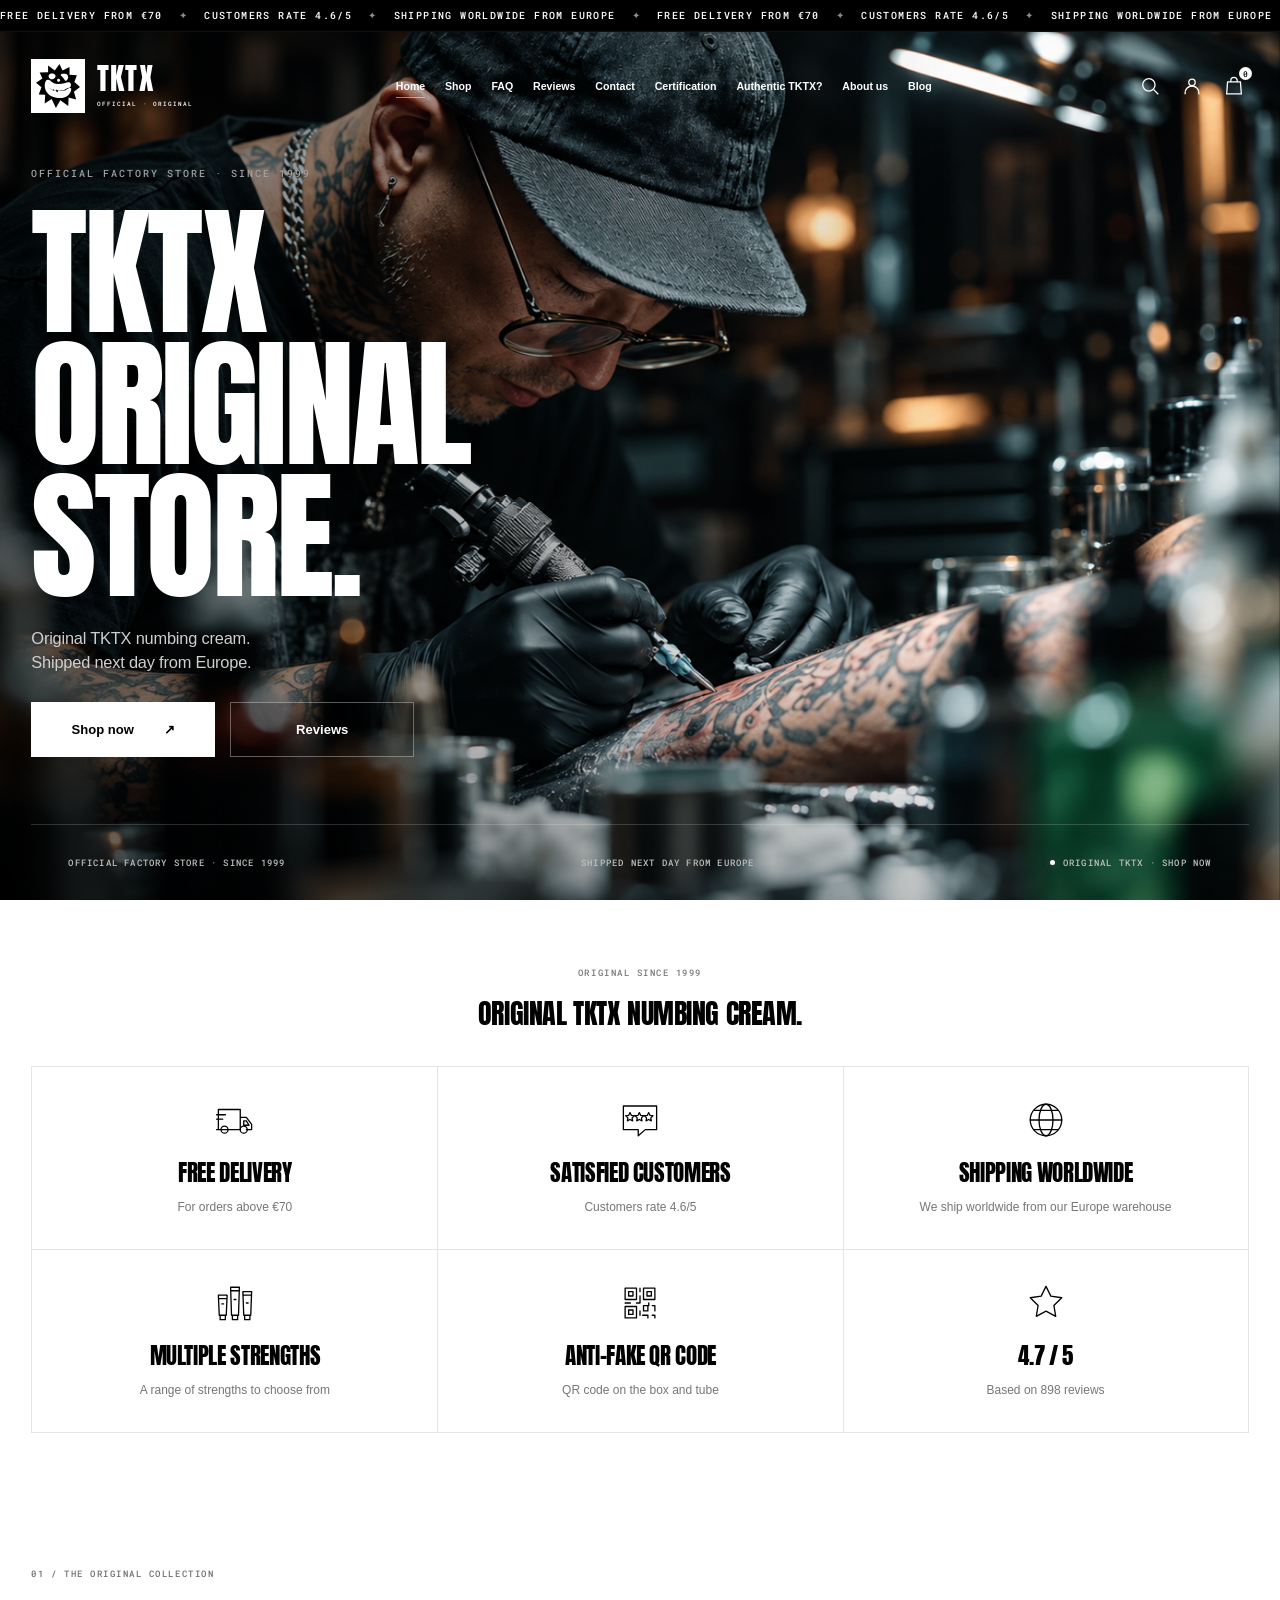
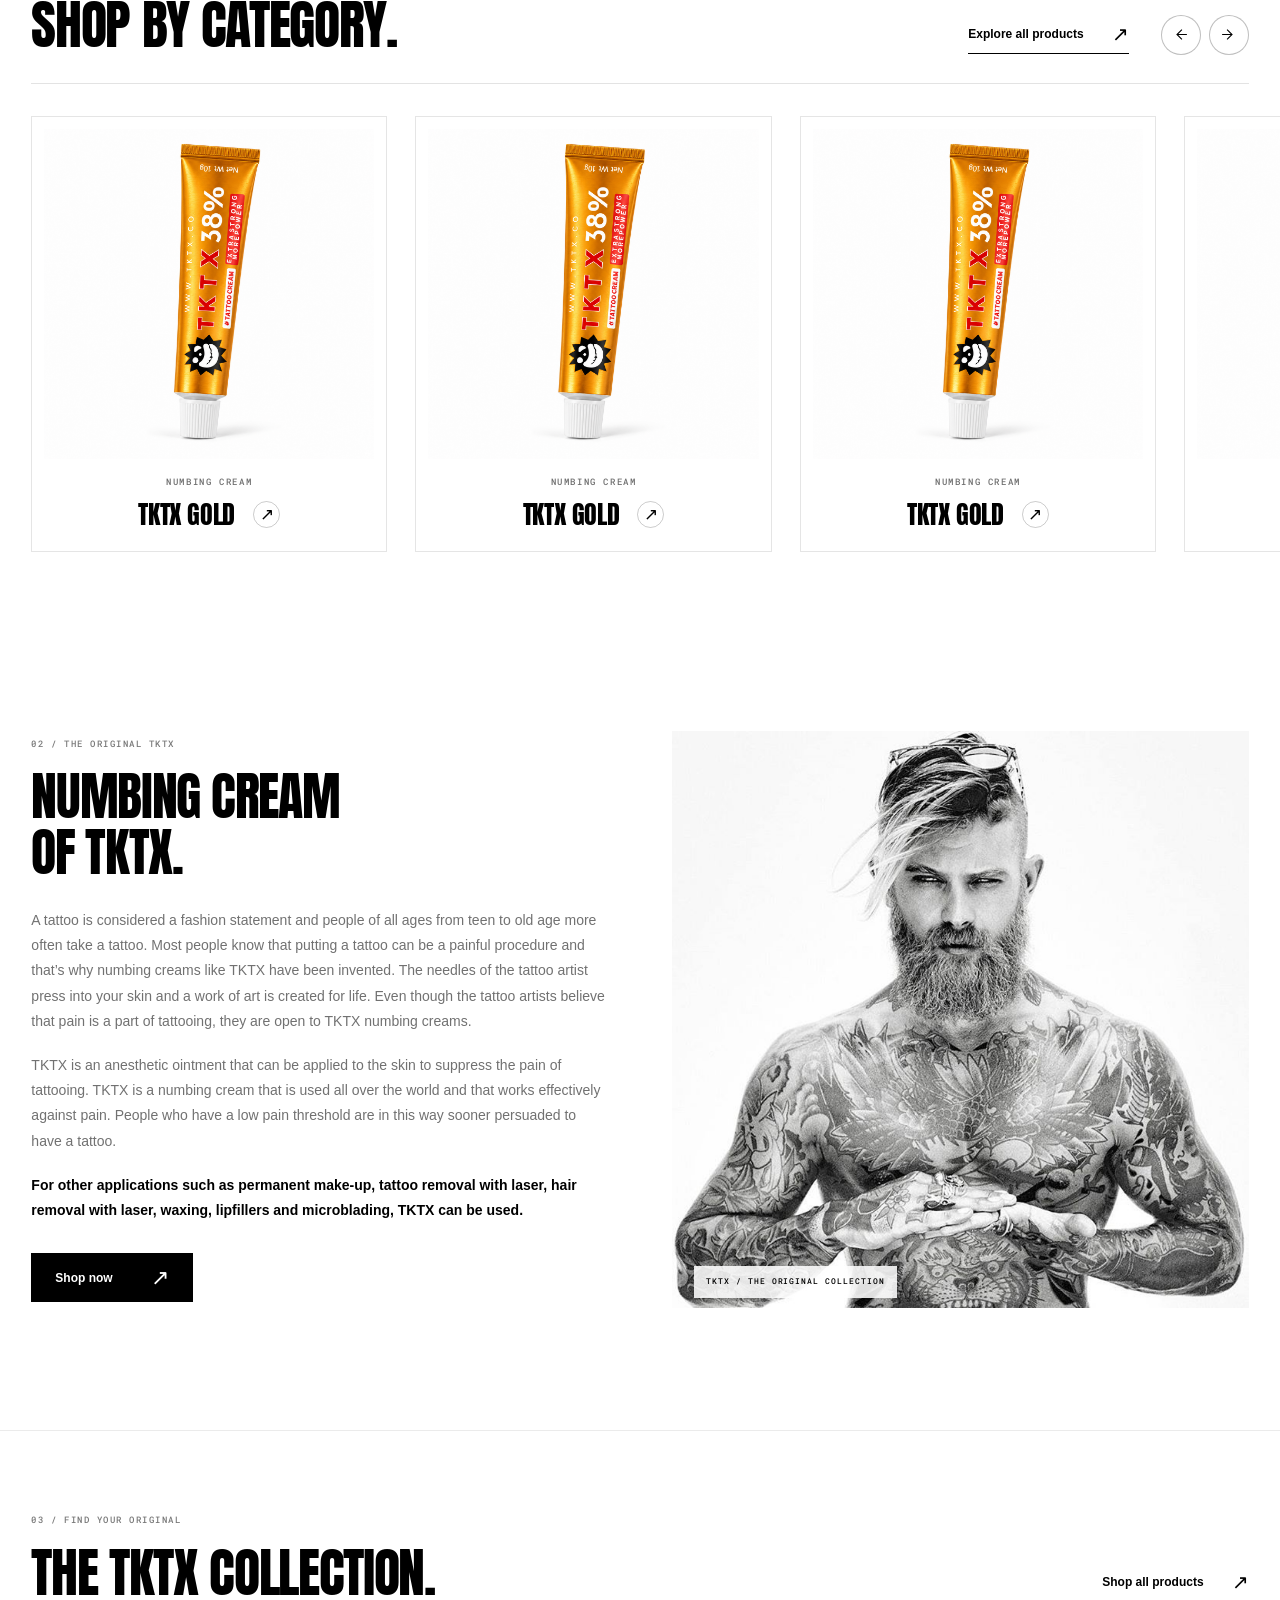
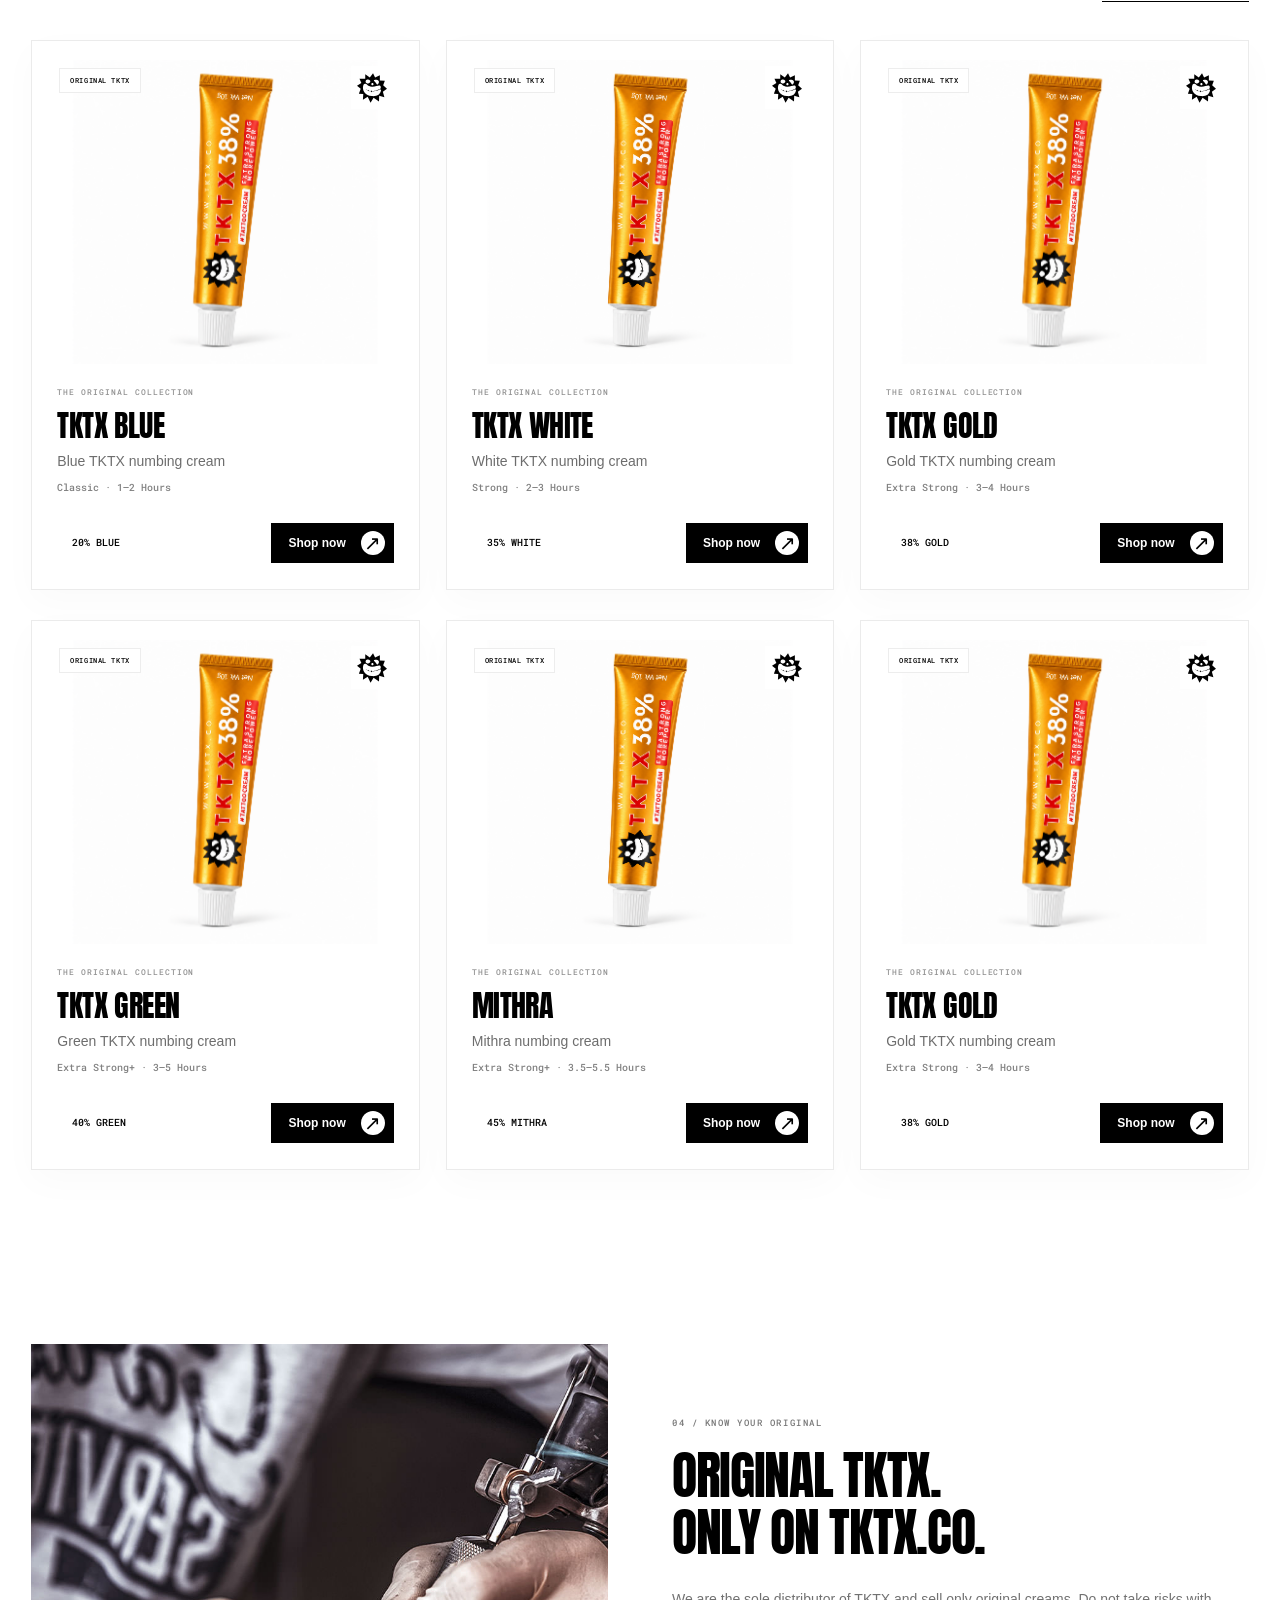
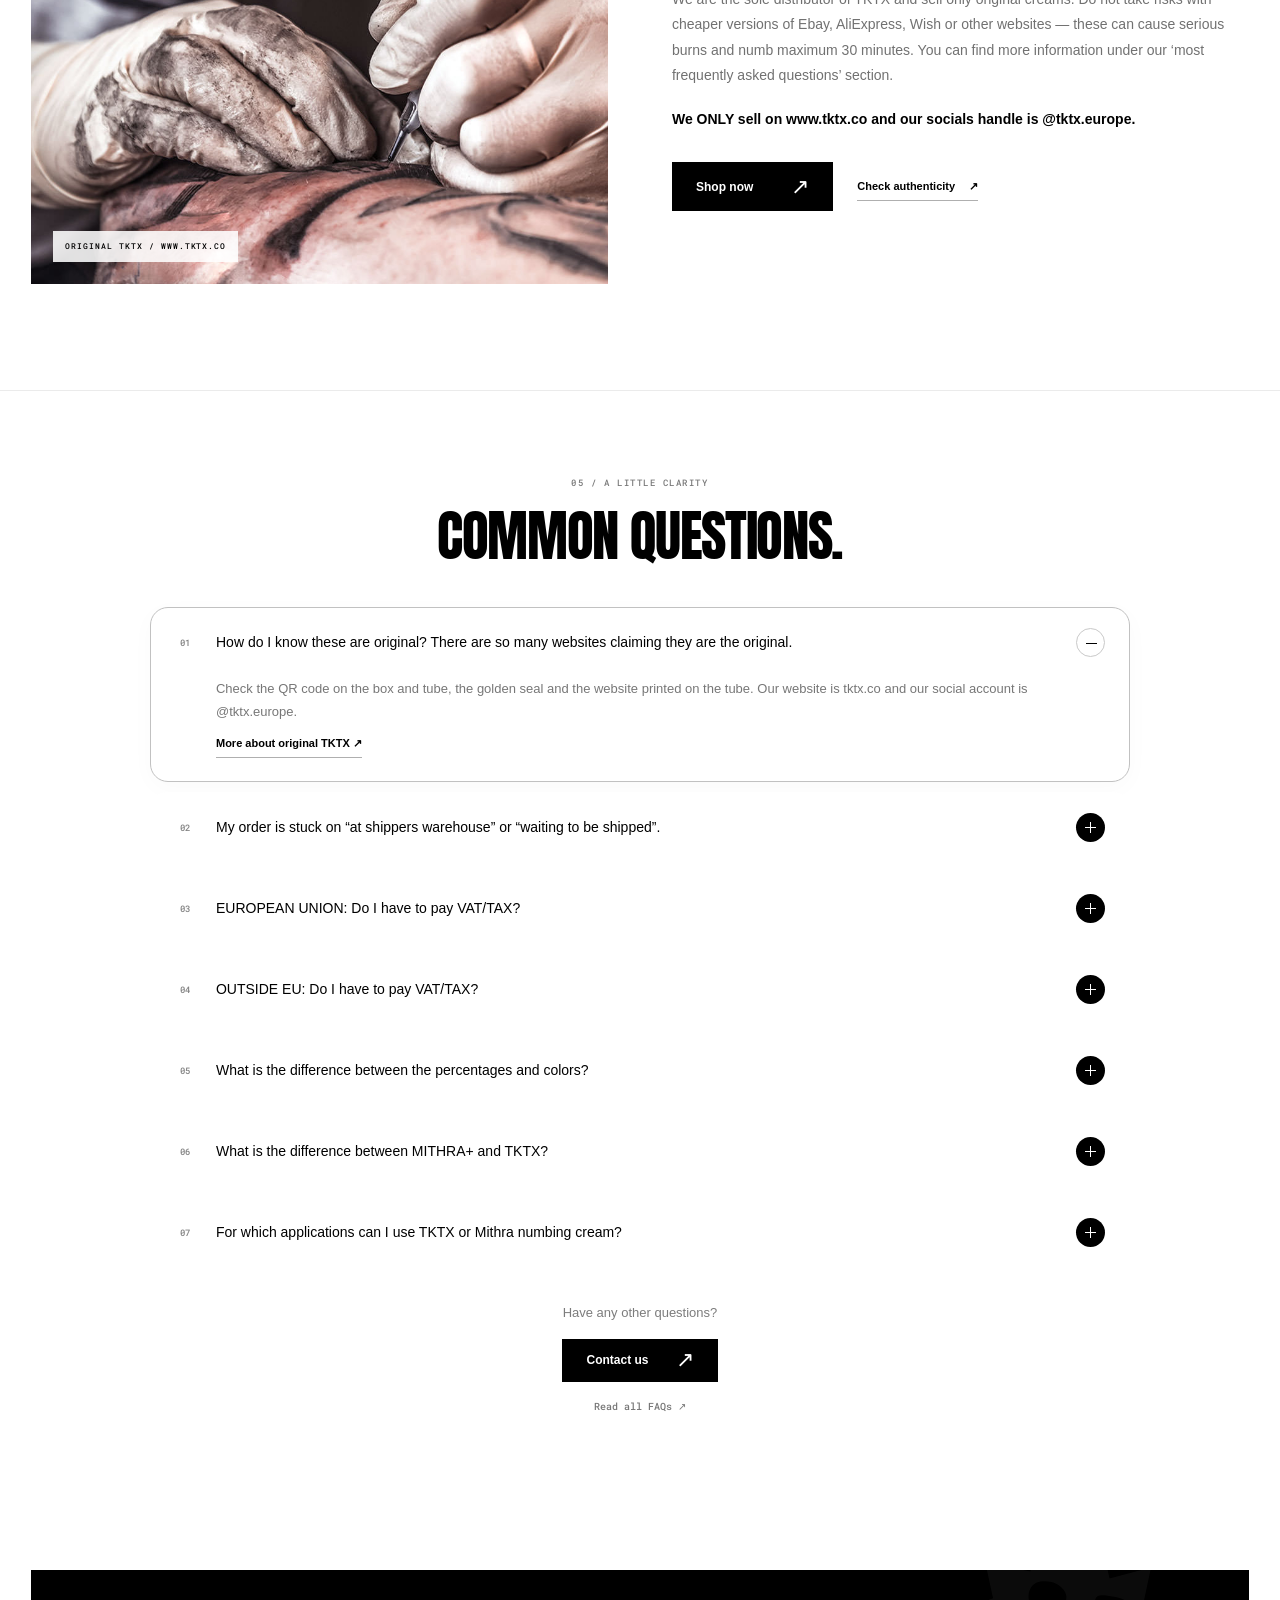
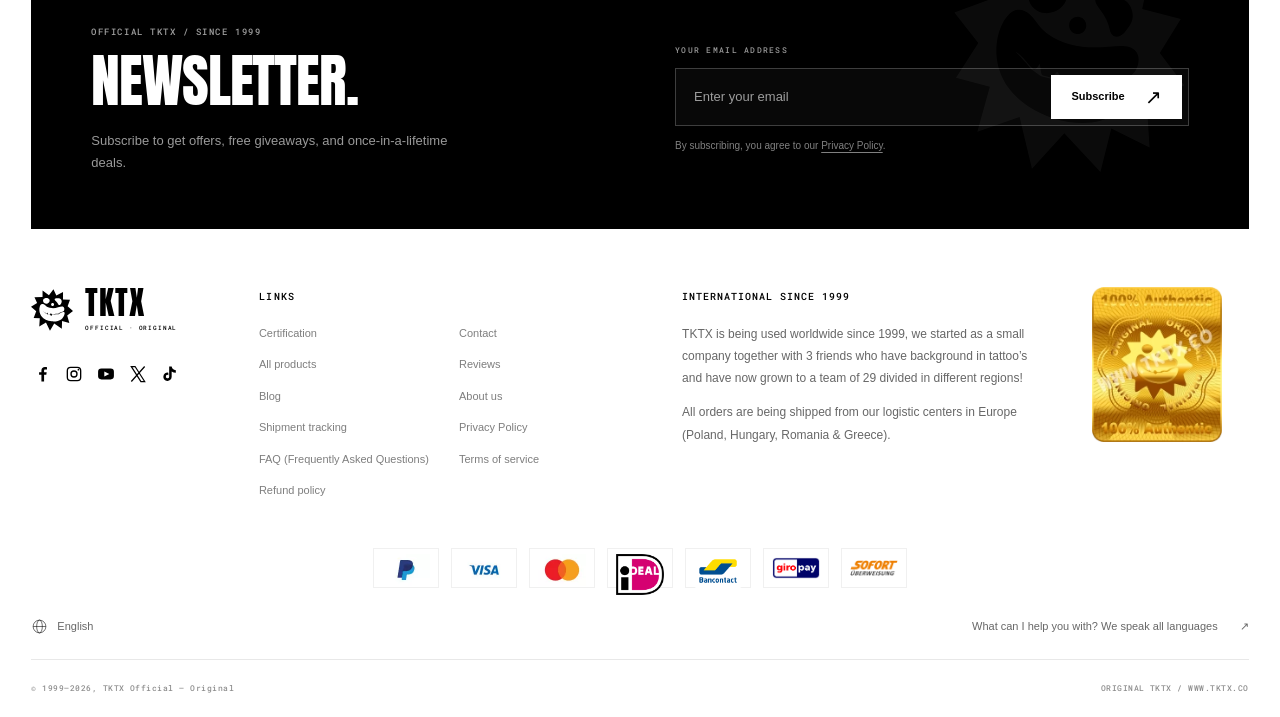
==== index.html @ 7bce00c0 "Add files via upload" ====
<!doctype html>
<html lang="en">
<head>
  <meta charset="UTF-8">
  <meta name="viewport" content="width=device-width, initial-scale=1">
  <meta name="theme-color" content="#000000">
  <meta name="description" content="TKTX Official — Original Store. Original TKTX numbing cream, shipped from Europe.">
  <title>TKTX Official — Original Store</title>
  <link rel="icon" href="assets/tktx-logo-light.svg" type="image/svg+xml">
  <link rel="preload" href="assets/anton.ttf" as="font" type="font/ttf" crossorigin>
  <link rel="preload" href="assets/roboto-mono.ttf" as="font" type="font/ttf" crossorigin>
  <link rel="preload" href="assets/cinematic-tattoo.png" as="image" fetchpriority="high">
  <style>html,body{margin:0;min-width:320px;background:#000000}</style>
  <link rel="stylesheet" href="style.css?v=7">
  <link rel="stylesheet" href="home-sections.css?v=6">
  <link rel="stylesheet" href="footer-finish.css?v=3">
  <script src="script.js?v=3" defer></script>
  <script src="category-slider.js?v=1" defer></script>
  <script src="home-sections.js?v=1" defer></script>
</head>
<body>
  <main class="tktx-store">
    <section class="hero" aria-labelledby="hero-title">
      <div class="announcement" role="region" aria-label="Store announcements">
        <p class="sr-only">Free delivery from €70. Customers rate 4.6/5. Shipping worldwide from Europe.</p>
        <div class="announcement-track" aria-hidden="true">
          <div class="announcement-group"><span>FREE DELIVERY FROM €70</span><i>✦</i><span>CUSTOMERS RATE 4.6/5</span><i>✦</i><span>SHIPPING WORLDWIDE FROM EUROPE</span><i>✦</i></div>
          <div class="announcement-group"><span>FREE DELIVERY FROM €70</span><i>✦</i><span>CUSTOMERS RATE 4.6/5</span><i>✦</i><span>SHIPPING WORLDWIDE FROM EUROPE</span><i>✦</i></div>
        </div>
      </div>
      <div class="hero-image" aria-hidden="true"></div>
      <div class="hero-shade" aria-hidden="true"></div>
      <header class="header">
        <a class="brand" href="https://www.tktx.co/" aria-label="TKTX home">
          <span class="brand-mark"><img src="assets/tktx-logo-dark.svg" alt="" width="44" height="44"></span>
          <span class="brand-name">TKTX<span>OFFICIAL · ORIGINAL</span></span>
        </a>
        <nav class="desktop-nav" aria-label="Main navigation">
          <a class="nav-link current" href="https://www.tktx.co/" aria-current="page">Home</a>
          <a class="nav-link" href="https://www.tktx.co/shop/">Shop</a>
          <a class="nav-link" href="https://www.tktx.co/faq-frequently-asked-questions/">FAQ</a>
          <a class="nav-link" href="https://www.tktx.co/reviews/">Reviews</a>
          <a class="nav-link" href="https://www.tktx.co/contact/">Contact</a>
          <a class="nav-link" href="https://www.tktx.co/certification/">Certification</a>
          <a class="nav-link" href="https://www.tktx.co/fake-tktx/">Authentic TKTX?</a>
          <a class="nav-link" href="https://www.tktx.co/about-us/">About us</a>
          <a class="nav-link" href="https://www.tktx.co/magazinea/">Blog</a>
        </nav>
        <div class="header-tools">
          <button class="icon-link search-toggle" aria-label="Search products" aria-haspopup="dialog"><svg viewBox="0 0 24 24" fill="none" stroke="currentColor" stroke-width="1.4" aria-hidden="true"><circle cx="10.75" cy="10.75" r="6.75"/><path d="m16 16 5 5"/></svg></button>
          <a class="icon-link account-link" href="https://www.tktx.co/my-account/" aria-label="Your account"><svg viewBox="0 0 24 24" fill="none" stroke="currentColor" stroke-width="1.4" aria-hidden="true"><circle cx="12" cy="8" r="3.5"/><path d="M4.5 21v-1.5a7.5 7.5 0 0 1 15 0V21"/></svg></a>
          <a class="icon-link cart-link" href="https://www.tktx.co/cart/" aria-label="Shopping bag"><svg viewBox="0 0 24 24" fill="none" stroke="currentColor" stroke-width="1.4" aria-hidden="true"><path d="M5 7.5h14l1 13H4l1-13Z"/><path d="M8.5 8V6a3.5 3.5 0 0 1 7 0v2"/></svg><span class="cart-count">0</span></a>
          <button class="menu-toggle" aria-expanded="false" aria-controls="mobile-nav" aria-label="Open menu"><span></span><span></span></button>
        </div>
      </header>
      <div class="hero-copy">
        <p class="eyebrow reveal">OFFICIAL FACTORY STORE · SINCE 1999</p>
        <h1 id="hero-title" aria-label="TKTX Official — Original Store">
          <span class="line"><span>TKTX</span></span>
          <span class="line"><span>ORIGINAL</span></span>
          <span class="line"><span>STORE.</span></span>
        </h1>
        <p class="description reveal">Original TKTX numbing cream.<br>Shipped next day from Europe.</p>
        <div class="actions reveal">
          <a class="button primary" href="https://www.tktx.co/shop/">Shop now <span aria-hidden="true">↗</span></a>
          <a class="button secondary" href="https://www.tktx.co/reviews/">Reviews</a>
        </div>
      </div>
      <footer class="hero-footer">
        <span>OFFICIAL FACTORY STORE · SINCE 1999</span>
        <span>SHIPPED NEXT DAY FROM EUROPE</span>
        <a class="store-status" href="https://www.tktx.co/shop/"><i aria-hidden="true"></i> ORIGINAL TKTX · SHOP NOW</a>
      </footer>
      <nav id="mobile-nav" class="mobile-nav" aria-label="Mobile navigation" inert>
        <a href="https://www.tktx.co/">Home</a><a href="https://www.tktx.co/shop/">Shop <span aria-hidden="true">↗</span></a>
        <a href="https://www.tktx.co/faq-frequently-asked-questions/">FAQ</a><a href="https://www.tktx.co/reviews/">Reviews</a>
        <a href="https://www.tktx.co/contact/">Contact</a><a href="https://www.tktx.co/certification/">Certification</a>
        <a href="https://www.tktx.co/fake-tktx/">Authentic TKTX?</a><a href="https://www.tktx.co/about-us/">About us</a>
        <a href="https://www.tktx.co/magazinea/">Blog</a>
      </nav>
    </section>
    <section class="benefits-section" id="benefits" aria-labelledby="benefits-title">
      <div class="page-container">
        <p class="section-kicker center">ORIGINAL SINCE 1999</p>
        <h2 id="benefits-title" class="benefits-title">ORIGINAL TKTX NUMBING CREAM.</h2>
        <div class="benefits-grid">
          <article class="benefit"><div class="benefit-icon"><svg viewBox="0 0 48 48" fill="none" stroke="currentColor" stroke-width="1.5" stroke-linecap="round" stroke-linejoin="round" aria-hidden="true"><path d="M5 12h25v23H5zM30 21h7l6 8v6h-6M30 35H17M5 35H3M3 18h10M3 23h7"/><circle cx="12" cy="35" r="4"/><circle cx="34" cy="35" r="4"/><path d="M34 25h3l3 5h-6z"/></svg></div><h3>FREE DELIVERY</h3><p>For orders above €70</p></article>
          <article class="benefit"><div class="benefit-icon"><svg viewBox="0 0 48 48" fill="none" stroke="currentColor" stroke-width="1.5" stroke-linecap="round" stroke-linejoin="round" aria-hidden="true"><path d="M5 8h38v27H30l-8 7v-7H5z"/><path d="m14 16 1.5 3.2 3.5.5-2.5 2.5.6 3.5-3.1-1.6-3.1 1.6.6-3.5L9 19.7l3.5-.5zM25 16l1.5 3.2 3.5.5-2.5 2.5.6 3.5-3.1-1.6-3.1 1.6.6-3.5-2.5-2.5 3.5-.5zM36 16l1.5 3.2 3.5.5-2.5 2.5.6 3.5-3.1-1.6-3.1 1.6.6-3.5-2.5-2.5 3.5-.5z" transform="translate(-1 0) scale(.97)"/></svg></div><h3>SATISFIED CUSTOMERS</h3><p>Customers rate 4.6/5</p></article>
          <article class="benefit"><div class="benefit-icon"><svg viewBox="0 0 48 48" fill="none" stroke="currentColor" stroke-width="1.5" stroke-linecap="round" stroke-linejoin="round" aria-hidden="true"><circle cx="24" cy="24" r="18"/><ellipse cx="24" cy="24" rx="8" ry="18"/><path d="M6 24h36M10 13h28M10 35h28"/></svg></div><h3>SHIPPING WORLDWIDE</h3><p>We ship worldwide from our Europe warehouse</p></article>
          <article class="benefit"><div class="benefit-icon"><svg viewBox="0 0 48 48" fill="none" stroke="currentColor" stroke-width="1.5" stroke-linecap="round" stroke-linejoin="round" aria-hidden="true"><path d="M5 15h10l-1 23H6L5 15ZM19 6h10l-1 32h-8L19 6ZM33 11h10l-1 27h-8l-1-27ZM7 38h6v5H7zM21 38h6v5h-6zM35 38h6v5h-6zM5 19h10M19 10h10M33 15h10"/><path d="M9 25h2M23 20h2M37 24h2"/></svg></div><h3>MULTIPLE STRENGTHS</h3><p>A range of strengths to choose from</p></article>
          <article class="benefit"><div class="benefit-icon"><svg viewBox="0 0 48 48" fill="none" stroke="currentColor" stroke-width="1.5" stroke-linecap="round" stroke-linejoin="round" aria-hidden="true"><path d="M7 7h13v13H7zM28 7h13v13H28zM7 28h13v13H7z"/><path d="M11 11h5v5h-5zM32 11h5v5h-5zM11 32h5v5h-5zM28 27h5v6h-5zM38 27h3v6M27 38h6v3M38 38h3v3M20 24h4M24 7v4M24 16v8M7 24h6M34 24v3M24 33v5"/></svg></div><h3>ANTI-FAKE QR CODE</h3><p>QR code on the box and tube</p></article>
          <article class="benefit benefit-rating"><div class="benefit-icon"><svg viewBox="0 0 48 48" fill="none" stroke="currentColor" stroke-width="1.5" stroke-linecap="round" stroke-linejoin="round" aria-hidden="true"><path d="m24 5 5.5 11.1L42 18l-9 8.8 2.1 12.4L24 33.3l-11.1 5.9L15 26.8 6 18l12.5-1.9L24 5Z"/></svg></div><h3>4.7 / 5</h3><p>Based on 898 reviews</p></article>
        </div>
      </div>
    </section>
    <section class="collection-section" id="categories" aria-labelledby="collection-title" data-category-carousel aria-roledescription="carousel">
      <div class="collection-container">
        <header class="collection-heading">
          <div>
            <p class="collection-eyebrow">01 / THE ORIGINAL COLLECTION</p>
            <h2 id="collection-title">SHOP BY CATEGORY.</h2>
          </div>
          <div class="collection-heading-actions">
            <a class="collection-all" href="https://www.tktx.co/shop/">Explore all products <span aria-hidden="true">↗</span></a>
<div class="category-controls" aria-label="Category slider controls">
              <button class="category-control category-prev" type="button" aria-label="Previous category"><svg viewBox="0 0 24 24" fill="none" stroke="currentColor" stroke-width="1.5" aria-hidden="true"><path d="m14 5-7 7 7 7M7 12h14"/></svg></button>
              <button class="category-control category-next" type="button" aria-label="Next category"><svg viewBox="0 0 24 24" fill="none" stroke="currentColor" stroke-width="1.5" aria-hidden="true"><path d="m10 5 7 7-7 7M17 12H3"/></svg></button>
            </div>
          </div>
        </header>
        <div class="category-viewport">
          <div class="category-track">
            <a class="category-product" href="https://www.tktx.co/product/tktx-mithra-numbing-cream/?attribute_pa_strength=38-gold-extra-strong-3-4-hours" aria-label="Explore TKTX Gold numbing cream">
            <figure>
              <div class="category-product-stage"><img src="assets/tktx-gold-studio.png" width="1254" height="1254" loading="lazy" decoding="async" alt="TKTX Gold tube presented on a clean white studio background"></div>
              <figcaption>
                <span class="category-type">NUMBING CREAM</span>
                <h3>TKTX GOLD<span class="category-arrow" aria-hidden="true">↗</span></h3>
              </figcaption>
            </figure>
          </a>
            <a class="category-product" href="https://www.tktx.co/product/tktx-mithra-numbing-cream/?attribute_pa_strength=38-gold-extra-strong-3-4-hours" aria-label="Explore TKTX Gold numbing cream">
            <figure>
              <div class="category-product-stage"><img src="assets/tktx-gold-studio.png" width="1254" height="1254" loading="lazy" decoding="async" alt="TKTX Gold tube presented on a clean white studio background"></div>
              <figcaption>
                <span class="category-type">NUMBING CREAM</span>
                <h3>TKTX GOLD<span class="category-arrow" aria-hidden="true">↗</span></h3>
              </figcaption>
            </figure>
          </a>
            <a class="category-product" href="https://www.tktx.co/product/tktx-mithra-numbing-cream/?attribute_pa_strength=38-gold-extra-strong-3-4-hours" aria-label="Explore TKTX Gold numbing cream">
            <figure>
              <div class="category-product-stage"><img src="assets/tktx-gold-studio.png" width="1254" height="1254" loading="lazy" decoding="async" alt="TKTX Gold tube presented on a clean white studio background"></div>
              <figcaption>
                <span class="category-type">NUMBING CREAM</span>
                <h3>TKTX GOLD<span class="category-arrow" aria-hidden="true">↗</span></h3>
              </figcaption>
            </figure>
          </a>
            <a class="category-product" href="https://www.tktx.co/product/tktx-mithra-numbing-cream/?attribute_pa_strength=38-gold-extra-strong-3-4-hours" aria-label="Explore TKTX Gold numbing cream">
            <figure>
              <div class="category-product-stage"><img src="assets/tktx-gold-studio.png" width="1254" height="1254" loading="lazy" decoding="async" alt="TKTX Gold tube presented on a clean white studio background"></div>
              <figcaption>
                <span class="category-type">NUMBING CREAM</span>
                <h3>TKTX GOLD<span class="category-arrow" aria-hidden="true">↗</span></h3>
              </figcaption>
            </figure>
          </a>
            <a class="category-product" href="https://www.tktx.co/product/tktx-mithra-numbing-cream/?attribute_pa_strength=38-gold-extra-strong-3-4-hours" aria-label="Explore TKTX Gold numbing cream">
            <figure>
              <div class="category-product-stage"><img src="assets/tktx-gold-studio.png" width="1254" height="1254" loading="lazy" decoding="async" alt="TKTX Gold tube presented on a clean white studio background"></div>
              <figcaption>
                <span class="category-type">NUMBING CREAM</span>
                <h3>TKTX GOLD<span class="category-arrow" aria-hidden="true">↗</span></h3>
              </figcaption>
            </figure>
          </a>
            <a class="category-product" href="https://www.tktx.co/product/tktx-mithra-numbing-cream/?attribute_pa_strength=38-gold-extra-strong-3-4-hours" aria-label="Explore TKTX Gold numbing cream">
            <figure>
              <div class="category-product-stage"><img src="assets/tktx-gold-studio.png" width="1254" height="1254" loading="lazy" decoding="async" alt="TKTX Gold tube presented on a clean white studio background"></div>
              <figcaption>
                <span class="category-type">NUMBING CREAM</span>
                <h3>TKTX GOLD<span class="category-arrow" aria-hidden="true">↗</span></h3>
              </figcaption>
            </figure>
          </a>
          </div>
        </div>
      </div>
    </section>
    <section class="story-section" id="about-tktx" aria-labelledby="story-title">
      <div class="page-container story-grid">
        <div class="story-copy">
          <p class="section-kicker">02 / THE ORIGINAL TKTX</p>
          <h2 id="story-title">NUMBING CREAM<br>OF TKTX.</h2>
          <div class="story-text">
            <p>A tattoo is considered a fashion statement and people of all ages from teen to old age more often take a tattoo. Most people know that putting a tattoo can be a painful procedure and that’s why numbing creams like TKTX have been invented. The needles of the tattoo artist press into your skin and a work of art is created for life. Even though the tattoo artists believe that pain is a part of tattooing, they are open to TKTX numbing creams.</p>
            <p>TKTX is an anesthetic ointment that can be applied to the skin to suppress the pain of tattooing. TKTX is a numbing cream that is used all over the world and that works effectively against pain. People who have a low pain threshold are in this way sooner persuaded to have a tattoo.</p>
            <p class="story-emphasis">For other applications such as permanent make-up, tattoo removal with laser, hair removal with laser, waxing, lipfillers and microblading, TKTX can be used.</p>
          </div>
          <a class="dark-button" href="https://www.tktx.co/shop/">Shop now <span aria-hidden="true">↗</span></a>
        </div>
        <figure class="story-image"><img src="assets/tktx-story-model.png" alt="Black and white portrait of a tattooed model" width="750" height="750" loading="lazy" decoding="async"><figcaption>TKTX / THE ORIGINAL COLLECTION</figcaption></figure>
      </div>
    </section>
    <section class="products-section" id="products" aria-labelledby="products-title">
      <div class="page-container">
        <header class="products-heading"><div><p class="section-kicker">03 / FIND YOUR ORIGINAL</p><h2 id="products-title">THE TKTX COLLECTION.</h2></div><a class="collection-all" href="https://www.tktx.co/shop/">Shop all products <span aria-hidden="true">↗</span></a></header>
        <div class="shop-grid">
          <article class="shop-card">
            <a class="shop-card-image" href="https://www.tktx.co/product/tktx-mithra-numbing-cream/?attribute_pa_strength=20-blue-classic-1-2-hours" aria-label="View TKTX BLUE">
              <span class="shop-card-badge">ORIGINAL TKTX</span>
              <span class="shop-card-mark"><img src="assets/tktx-logo-dark.svg" alt="" width="30" height="30"></span>
              <img class="shop-packshot" src="assets/tktx-gold-studio.png" alt="TKTX Gold studio packshot used as the shared design preview" width="1254" height="1254" loading="lazy" decoding="async">
            </a>
            <div class="shop-card-body">
              <p class="shop-card-label">THE ORIGINAL COLLECTION</p>
              <h3>TKTX BLUE</h3>
              <p class="shop-card-description">Blue TKTX numbing cream</p>
              <p class="shop-card-meta">Classic · 1–2 Hours</p>
              <div class="shop-card-bottom"><span class="variant-pill">20% BLUE</span><a class="buy-button" href="https://www.tktx.co/product/tktx-mithra-numbing-cream/?attribute_pa_strength=20-blue-classic-1-2-hours" aria-label="Shop TKTX BLUE">Shop now <span aria-hidden="true">↗</span></a></div>
            </div>
          </article>
          <article class="shop-card">
            <a class="shop-card-image" href="https://www.tktx.co/product/tktx-mithra-numbing-cream/?attribute_pa_strength=35-white-strong-2-3-hours" aria-label="View TKTX WHITE">
              <span class="shop-card-badge">ORIGINAL TKTX</span>
              <span class="shop-card-mark"><img src="assets/tktx-logo-dark.svg" alt="" width="30" height="30"></span>
              <img class="shop-packshot" src="assets/tktx-gold-studio.png" alt="TKTX Gold studio packshot used as the shared design preview" width="1254" height="1254" loading="lazy" decoding="async">
            </a>
            <div class="shop-card-body">
              <p class="shop-card-label">THE ORIGINAL COLLECTION</p>
              <h3>TKTX WHITE</h3>
              <p class="shop-card-description">White TKTX numbing cream</p>
              <p class="shop-card-meta">Strong · 2–3 Hours</p>
              <div class="shop-card-bottom"><span class="variant-pill">35% WHITE</span><a class="buy-button" href="https://www.tktx.co/product/tktx-mithra-numbing-cream/?attribute_pa_strength=35-white-strong-2-3-hours" aria-label="Shop TKTX WHITE">Shop now <span aria-hidden="true">↗</span></a></div>
            </div>
          </article>
          <article class="shop-card">
            <a class="shop-card-image" href="https://www.tktx.co/product/tktx-mithra-numbing-cream/?attribute_pa_strength=38-gold-extra-strong-3-4-hours" aria-label="View TKTX GOLD">
              <span class="shop-card-badge">ORIGINAL TKTX</span>
              <span class="shop-card-mark"><img src="assets/tktx-logo-dark.svg" alt="" width="30" height="30"></span>
              <img class="shop-packshot" src="assets/tktx-gold-studio.png" alt="TKTX Gold studio packshot used as the shared design preview" width="1254" height="1254" loading="lazy" decoding="async">
            </a>
            <div class="shop-card-body">
              <p class="shop-card-label">THE ORIGINAL COLLECTION</p>
              <h3>TKTX GOLD</h3>
              <p class="shop-card-description">Gold TKTX numbing cream</p>
              <p class="shop-card-meta">Extra Strong · 3–4 Hours</p>
              <div class="shop-card-bottom"><span class="variant-pill">38% GOLD</span><a class="buy-button" href="https://www.tktx.co/product/tktx-mithra-numbing-cream/?attribute_pa_strength=38-gold-extra-strong-3-4-hours" aria-label="Shop TKTX GOLD">Shop now <span aria-hidden="true">↗</span></a></div>
            </div>
          </article>
          <article class="shop-card">
            <a class="shop-card-image" href="https://www.tktx.co/product/tktx-mithra-numbing-cream/?attribute_pa_strength=40-green-extra-strong-3-5-hours" aria-label="View TKTX GREEN">
              <span class="shop-card-badge">ORIGINAL TKTX</span>
              <span class="shop-card-mark"><img src="assets/tktx-logo-dark.svg" alt="" width="30" height="30"></span>
              <img class="shop-packshot" src="assets/tktx-gold-studio.png" alt="TKTX Gold studio packshot used as the shared design preview" width="1254" height="1254" loading="lazy" decoding="async">
            </a>
            <div class="shop-card-body">
              <p class="shop-card-label">THE ORIGINAL COLLECTION</p>
              <h3>TKTX GREEN</h3>
              <p class="shop-card-description">Green TKTX numbing cream</p>
              <p class="shop-card-meta">Extra Strong+ · 3–5 Hours</p>
              <div class="shop-card-bottom"><span class="variant-pill">40% GREEN</span><a class="buy-button" href="https://www.tktx.co/product/tktx-mithra-numbing-cream/?attribute_pa_strength=40-green-extra-strong-3-5-hours" aria-label="Shop TKTX GREEN">Shop now <span aria-hidden="true">↗</span></a></div>
            </div>
          </article>
          <article class="shop-card">
            <a class="shop-card-image" href="https://www.tktx.co/product/tktx-mithra-numbing-cream/?attribute_pa_strength=45-mithra-extra-strong-3-5-5-5-hours" aria-label="View MITHRA">
              <span class="shop-card-badge">ORIGINAL TKTX</span>
              <span class="shop-card-mark"><img src="assets/tktx-logo-dark.svg" alt="" width="30" height="30"></span>
              <img class="shop-packshot" src="assets/tktx-gold-studio.png" alt="TKTX Gold studio packshot used as the shared design preview" width="1254" height="1254" loading="lazy" decoding="async">
            </a>
            <div class="shop-card-body">
              <p class="shop-card-label">THE ORIGINAL COLLECTION</p>
              <h3>MITHRA</h3>
              <p class="shop-card-description">Mithra numbing cream</p>
              <p class="shop-card-meta">Extra Strong+ · 3.5–5.5 Hours</p>
              <div class="shop-card-bottom"><span class="variant-pill">45% MITHRA</span><a class="buy-button" href="https://www.tktx.co/product/tktx-mithra-numbing-cream/?attribute_pa_strength=45-mithra-extra-strong-3-5-5-5-hours" aria-label="Shop MITHRA">Shop now <span aria-hidden="true">↗</span></a></div>
            </div>
          </article>
          <article class="shop-card">
            <a class="shop-card-image" href="https://www.tktx.co/product/tktx-mithra-numbing-cream/?attribute_pa_strength=38-gold-extra-strong-3-4-hours" aria-label="View TKTX GOLD">
              <span class="shop-card-badge">ORIGINAL TKTX</span>
              <span class="shop-card-mark"><img src="assets/tktx-logo-dark.svg" alt="" width="30" height="30"></span>
              <img class="shop-packshot" src="assets/tktx-gold-studio.png" alt="TKTX Gold studio packshot used as the shared design preview" width="1254" height="1254" loading="lazy" decoding="async">
            </a>
            <div class="shop-card-body">
              <p class="shop-card-label">THE ORIGINAL COLLECTION</p>
              <h3>TKTX GOLD</h3>
              <p class="shop-card-description">Gold TKTX numbing cream</p>
              <p class="shop-card-meta">Extra Strong · 3–4 Hours</p>
              <div class="shop-card-bottom"><span class="variant-pill">38% GOLD</span><a class="buy-button" href="https://www.tktx.co/product/tktx-mithra-numbing-cream/?attribute_pa_strength=38-gold-extra-strong-3-4-hours" aria-label="Shop TKTX GOLD">Shop now <span aria-hidden="true">↗</span></a></div>
            </div>
          </article>
        </div>
      </div>
    </section>
    <section class="authentic-section" id="original-tktx" aria-labelledby="authentic-title">
      <div class="page-container story-grid authenticity-grid">
        <figure class="story-image authentic-image"><img src="assets/tktx-authentic-model.png" alt="Close-up of a tattoo artist working with a tattoo machine" width="1400" height="870" loading="lazy" decoding="async"><figcaption>ORIGINAL TKTX / WWW.TKTX.CO</figcaption></figure>
        <div class="story-copy">
          <p class="section-kicker">04 / KNOW YOUR ORIGINAL</p>
          <h2 id="authentic-title">ORIGINAL TKTX.<br>ONLY ON TKTX.CO.</h2>
          <div class="story-text"><p>We are the sole distributor of TKTX and sell only original creams. Do not take risks with cheaper versions of Ebay, AliExpress, Wish or other websites — these can cause serious burns and numb maximum 30 minutes. You can find more information under our ‘most frequently asked questions’ section.</p><p class="story-emphasis">We ONLY sell on www.tktx.co and our socials handle is @tktx.europe.</p></div>
          <div class="story-actions"><a class="dark-button" href="https://www.tktx.co/shop/">Shop now <span aria-hidden="true">↗</span></a><a class="text-link" href="https://www.tktx.co/fake-tktx/">Check authenticity <span aria-hidden="true">↗</span></a></div>
        </div>
      </div>
    </section>
    <section class="faq-section" id="faq" aria-labelledby="faq-title">
      <div class="page-container">
        <header class="faq-heading"><p class="section-kicker">05 / A LITTLE CLARITY</p><h2 id="faq-title">COMMON QUESTIONS.</h2></header>
        <div class="faq-list">
          <details class="faq-item" name="tktx-faq" open><summary><span class="faq-number">01</span><span>How do I know these are original? There are so many websites claiming they are the original.</span><span class="faq-toggle" aria-hidden="true"></span></summary><div class="faq-answer"><p>Check the QR code on the box and tube, the golden seal and the website printed on the tube. Our website is tktx.co and our social account is @tktx.europe.</p><a class="text-link" href="https://www.tktx.co/fake-tktx/">More about original TKTX ↗</a></div></details>
          <details class="faq-item" name="tktx-faq"><summary><span class="faq-number">02</span><span>My order is stuck on “at shippers warehouse” or “waiting to be shipped”.</span><span class="faq-toggle" aria-hidden="true"></span></summary><div class="faq-answer"><p>Tracking updates when the parcel reaches your country. If you have received a tracking number, your order is on its way.</p></div></details>
          <details class="faq-item" name="tktx-faq"><summary><span class="faq-number">03</span><span>EUROPEAN UNION: Do I have to pay VAT/TAX?</span><span class="faq-toggle" aria-hidden="true"></span></summary><div class="faq-answer"><p>It is included. Orders ship from within Europe.</p></div></details>
          <details class="faq-item" name="tktx-faq"><summary><span class="faq-number">04</span><span>OUTSIDE EU: Do I have to pay VAT/TAX?</span><span class="faq-toggle" aria-hidden="true"></span></summary><div class="faq-answer"><p>Charges depend on your local government’s rules. Contact us if you need help with your order.</p></div></details>
          <details class="faq-item" name="tktx-faq"><summary><span class="faq-number">05</span><span>What is the difference between the percentages and colors?</span><span class="faq-toggle" aria-hidden="true"></span></summary><div class="faq-answer"><p>The versions are Blue 20%, White 35%, Gold 38%, Green 40% and Mithra 45%. See the product page for each option. Times can vary by person and application area.</p></div></details>
          <details class="faq-item" name="tktx-faq"><summary><span class="faq-number">06</span><span>What is the difference between MITHRA+ and TKTX?</span><span class="faq-toggle" aria-hidden="true"></span></summary><div class="faq-answer"><p>The companies have joined. Mithra+ has a thicker pink cream; TKTX has a white cream.</p></div></details>
          <details class="faq-item" name="tktx-faq"><summary><span class="faq-number">07</span><span>For which applications can I use TKTX or Mithra numbing cream?</span><span class="faq-toggle" aria-hidden="true"></span></summary><div class="faq-answer"><p>The site lists tattooing, piercing, waxing, laser procedures, permanent make-up and microblading. Read the full product information and FAQ for details.</p></div></details>
        </div>
        <div class="faq-contact"><p>Have any other questions?</p><a class="dark-button" href="https://www.tktx.co/contact/">Contact us <span aria-hidden="true">↗</span></a><a class="faq-more" href="https://www.tktx.co/faq-frequently-asked-questions/">Read all FAQs ↗</a></div>
      </div>
    </section>
    <footer class="site-footer" id="footer" role="contentinfo">
      <div class="page-container">
        <div class="newsletter-panel">
          <div class="newsletter-copy"><p class="section-kicker">OFFICIAL TKTX / SINCE 1999</p><h2>NEWSLETTER.</h2><p class="newsletter-description">Subscribe to get offers, free giveaways, and once-in-a-lifetime deals.</p></div>
          <form class="newsletter-form"><label class="newsletter-label" for="newsletter-email">YOUR EMAIL ADDRESS</label>
            <div class="newsletter-input-row"><input class="newsletter-input" id="newsletter-email" type="email" name="email" placeholder="Enter your email" autocomplete="email" required><button class="newsletter-submit" type="submit">Subscribe <span aria-hidden="true">↗</span></button></div>
            <p class="newsletter-privacy">By subscribing, you agree to our <a href="https://www.tktx.co/privacy-policy-2/">Privacy Policy</a>.</p><p class="newsletter-feedback" role="status" hidden></p>
          </form>
        </div>
        <div class="footer-main">
          <div class="footer-about"><a class="footer-brand" href="https://www.tktx.co/" aria-label="TKTX home"><img src="assets/tktx-logo-dark.svg" alt="" width="42" height="42"><span class="footer-wordmark">TKTX<small>OFFICIAL · ORIGINAL</small></span></a><div class="footer-socials" aria-label="Social accounts"><a href="https://www.facebook.com/TKTX.Europe" aria-label="Facebook" target="_blank" rel="noopener noreferrer"><svg viewBox="0 0 24 24" aria-hidden="true"><path d="M14.5 21v-8h2.7l.4-3h-3.1V8c0-.9.3-1.5 1.6-1.5H18V3.8c-.4-.1-1.4-.2-2.5-.2-2.5 0-4.2 1.5-4.2 4.3V10H8.5v3h2.8v8z" fill="currentColor"/></svg></a><a href="https://www.instagram.com/tktx.europe" aria-label="Instagram" target="_blank" rel="noopener noreferrer"><svg viewBox="0 0 24 24" aria-hidden="true"><rect x="4" y="4" width="16" height="16" rx="4" fill="none" stroke="currentColor" stroke-width="1.6"/><circle cx="12" cy="12" r="3.6" fill="none" stroke="currentColor" stroke-width="1.6"/><circle cx="17.3" cy="6.8" r="1" fill="currentColor"/></svg></a><a href="https://www.youtube.com/@tktx.co.europe/shorts" aria-label="YouTube" target="_blank" rel="noopener noreferrer"><svg viewBox="0 0 24 24" aria-hidden="true"><rect x="2.5" y="5.5" width="19" height="13" rx="4" fill="currentColor"/><path d="m10 9 6 3-6 3z" fill="#ffffff"/></svg></a><a href="https://x.com/TKTX_europe" aria-label="X" target="_blank" rel="noopener noreferrer"><svg viewBox="0 0 24 24" aria-hidden="true"><path d="M4 3h4.5L20 21h-4.5L4 3Zm16 0L4 21" fill="none" stroke="currentColor" stroke-width="1.5"/></svg></a><a href="https://www.tiktok.com/@tktx.europe" aria-label="TikTok" target="_blank" rel="noopener noreferrer"><svg viewBox="0 0 24 24" aria-hidden="true"><path d="M14 3v12.3a5 5 0 1 1-4-4.9v3a2 2 0 1 0 1 1.9V3h3c.5 2.7 2 4.1 5 4.5v3A9 9 0 0 1 14 9" fill="currentColor"/></svg></a></div></div>
          <nav class="footer-column footer-links" aria-label="Footer links"><h3>LINKS</h3><ul><li><a href="https://www.tktx.co/certification/">Certification</a></li><li><a href="https://www.tktx.co/contact/">Contact</a></li><li><a href="https://www.tktx.co/shop/">All products</a></li><li><a href="https://www.tktx.co/reviews/">Reviews</a></li><li><a href="https://www.tktx.co/magazinea/">Blog</a></li><li><a href="https://www.tktx.co/about-us/">About us</a></li><li><a href="https://www.tktx.co/ts-shipment-tracking/">Shipment tracking</a></li><li><a href="https://www.tktx.co/privacy-policy-2/">Privacy Policy</a></li><li><a href="https://www.tktx.co/faq-frequently-asked-questions/">FAQ (Frequently Asked Questions)</a></li><li><a href="https://www.tktx.co/terms-of-service/">Terms of service</a></li><li><a href="https://www.tktx.co/return-and-refund-policy/">Refund policy</a></li></ul></nav>
          <div class="footer-history"><h3>INTERNATIONAL SINCE 1999</h3><p>TKTX is being used worldwide since 1999, we started as a small company together with 3 friends who have background in tattoo’s and have now grown to a team of 29 divided in different regions!</p><p>All orders are being shipped from our logistic centers in Europe (Poland, Hungary, Romania &amp; Greece).</p></div>
          <div class="footer-authenticity"><img src="assets/tktx-authentic-seal.avif" alt="TKTX 100% Authentic seal" width="150" height="180" loading="lazy"></div>
        </div>
        <div class="footer-payments" aria-label="Payment methods"><span><img src="assets/payment-paypal.webp" alt="PayPal" width="68" height="40" loading="lazy"></span><span><img src="assets/payment-visa.webp" alt="Visa" width="68" height="40" loading="lazy"></span><span><img src="assets/payment-mastercard.webp" alt="Mastercard" width="68" height="40" loading="lazy"></span><span><img src="assets/payment-ideal.webp" alt="iDEAL" width="68" height="40" loading="lazy"></span><span><img src="assets/payment-bancontact.webp" alt="Bancontact" width="68" height="40" loading="lazy"></span><span><img src="assets/payment-giropay.webp" alt="Giropay" width="68" height="40" loading="lazy"></span><span><img src="assets/payment-sofort.webp" alt="Sofort" width="68" height="40" loading="lazy"></span></div>
        <div class="footer-service"><span class="footer-language"><svg viewBox="0 0 24 24" fill="none" stroke="currentColor" stroke-width="1.3" aria-hidden="true"><circle cx="12" cy="12" r="9"/><ellipse cx="12" cy="12" rx="4" ry="9"/><path d="M3 12h18"/></svg>English</span><a href="https://www.tktx.co/contact/">What can I help you with? We speak all languages <span aria-hidden="true">↗</span></a></div>
        <div class="footer-bottom"><span>© 1999–2026, TKTX Official – Original</span><span>ORIGINAL TKTX / WWW.TKTX.CO</span></div>
      </div>
    </footer>
  <dialog class="search-panel" id="search-panel" aria-labelledby="search-title">
    <button class="panel-close" aria-label="Close search">×</button>
    <p class="eyebrow">TKTX OFFICIAL · ORIGINAL STORE</p>
    <h2 id="search-title">FIND YOUR TKTX.</h2>
    <form action="https://www.tktx.co/" method="get" class="search-form">
      <label class="sr-only" for="product-search">Search products</label>
      <input id="product-search" type="search" name="s" placeholder="Search products…" required>
      <input type="hidden" name="post_type" value="product">
      <button class="button" type="submit">Search ↗</button>
    </form>
  </dialog>
  </main>
</body>
</html>
---- style.css ----
@font-face{font-family:TKTXAnton;src:url('assets/anton.ttf') format('truetype');font-weight:400;font-style:normal;font-display:swap}
@font-face{font-family:TKTXMono;src:url('assets/roboto-mono.ttf') format('truetype');font-weight:500;font-style:normal;font-display:swap}
.tktx-store{--paper:#ffffff;--ink:#000000;--gutter:2.45vw;--content-max:1400px;--content-edge:max(var(--gutter),calc((100% - var(--content-max))/2));--announcement-height:32px;--ease:cubic-bezier(.22,1,.36,1);color-scheme:dark;color:var(--paper);font-family:Arial,Helvetica,sans-serif;-webkit-font-smoothing:antialiased}
.tktx-store *{box-sizing:border-box}
.tktx-store button,.tktx-store a{-webkit-tap-highlight-color:transparent}
.tktx-store button{font:inherit;color:inherit;cursor:pointer}
.tktx-store a{color:inherit;text-decoration:none}
.tktx-store button:focus-visible,.tktx-store a:focus-visible,.tktx-store input:focus-visible{outline:2px solid var(--paper);outline-offset:5px}
.tktx-store ::selection{color:var(--ink);background:var(--paper)}
.tktx-store .sr-only{position:absolute;width:1px;height:1px;padding:0;margin:-1px;overflow:hidden;clip:rect(0,0,0,0);white-space:nowrap;border:0}
.tktx-store .hero{height:100vh;height:100svh;position:relative;isolation:isolate;overflow:hidden;background:var(--ink)}
.tktx-store .announcement{position:absolute;top:0;left:0;right:0;z-index:10;height:var(--announcement-height);overflow:hidden;background:#000000;color:var(--paper);border-bottom:1px solid #ffffff13}
.tktx-store .announcement-track{display:flex;width:max-content;height:var(--announcement-height);animation:tktx-marquee var(--marquee-duration,48s) linear infinite}
.tktx-store .announcement-group{display:flex;flex-shrink:0;align-items:center;gap:16px;padding-right:16px;font:500 10px/var(--announcement-height) TKTXMono,monospace;letter-spacing:.14em;white-space:nowrap}
.tktx-store .announcement-group i{font:normal 10px/1 Arial,sans-serif;opacity:.55}
.tktx-store .announcement:hover .announcement-track{animation-play-state:paused}
.tktx-store .hero-image{position:absolute;inset:var(--announcement-height) 0 0;z-index:-3;background:url('assets/cinematic-tattoo.png') center center/cover no-repeat;animation:tktx-photo-enter 1.8s var(--ease) both}
.tktx-store .hero-shade{position:absolute;inset:var(--announcement-height) 0 0;z-index:-2;background:linear-gradient(90deg,#00000099,#00000045 36%,transparent 74%),linear-gradient(0deg,#00000038,transparent 24%)}
.tktx-store .header{position:absolute;left:var(--content-edge);right:var(--content-edge);top:calc(var(--announcement-height) + 3vh);display:flex;justify-content:space-between;align-items:center;gap:24px;z-index:5;animation:tktx-fade-enter 1s .16s both}
.tktx-store .brand{display:inline-flex;align-items:center;gap:12px;flex-shrink:0}
.tktx-store .brand-mark{display:grid;place-items:center;width:54px;height:54px;background:var(--paper)}
.tktx-store .brand-mark img{display:block;width:44px;height:44px;object-fit:contain;transition:transform .45s var(--ease)}
.tktx-store .brand:hover img{transform:rotate(-9deg)}
.tktx-store .brand-name{font:400 30px/1 TKTXAnton,Impact,sans-serif;letter-spacing:.035em}
.tktx-store .brand-name>span{display:block;margin-top:7px;font:500 6px/1.2 TKTXMono,monospace;letter-spacing:.17em;white-space:nowrap}
.tktx-store .desktop-nav{display:flex;align-items:center;gap:clamp(14px,1.55vw,28px)}
.tktx-store .nav-link{padding:8px 0;border:0;font-size:clamp(10px,.83vw,14px);font-weight:600;position:relative;white-space:nowrap}
.tktx-store .nav-link::after{content:'';position:absolute;left:0;right:0;bottom:2px;height:1px;background:currentColor;transform:scaleX(0);transform-origin:left;transition:transform .35s var(--ease)}
.tktx-store .nav-link:hover::after,.tktx-store .nav-link.current::after{transform:scaleX(1)}
.tktx-store .nav-link.current::after{opacity:.5}
.tktx-store .header-tools{display:flex;align-items:center;gap:12px}
.tktx-store .icon-link{display:inline-flex;align-items:center;justify-content:center;position:relative;flex-shrink:0;width:30px;height:36px;border:0;background:none;padding:3px;transition:opacity .25s}
.tktx-store .icon-link:hover{opacity:.65}
.tktx-store .icon-link svg{width:22px;height:22px}
.tktx-store .cart-count{position:absolute;top:-1px;right:-3px;display:grid;place-items:center;min-width:13px;height:13px;border-radius:50%;font:500 8px/1 TKTXMono,monospace;background:var(--paper);color:var(--ink)}
.tktx-store .button{min-height:46px;display:inline-flex;align-items:center;justify-content:center;gap:30px;border-radius:0;border:1px solid var(--paper);background:var(--paper);color:var(--ink);font-weight:600;font-size:clamp(12px,1.02vw,17px);padding:0 1.9vw;position:relative;transition:background .3s,color .3s,border-color .3s,transform .3s var(--ease)}
.tktx-store .button:hover{background:#d3d3d3;border-color:#d3d3d3;transform:translateY(-2px)}
.tktx-store .hero-copy{position:absolute;top:calc(var(--announcement-height) + 15vh);left:var(--content-edge);width:min(55%,770px);z-index:1}
.tktx-store .eyebrow{margin:0;font:500 clamp(9px,.78vw,13px)/1.5 TKTXMono,monospace;letter-spacing:.2em;color:#9e9e9e}
.tktx-store h1{font:400 min(11.1vw,155.4px,17.8vh)/.93 TKTXAnton,Impact,'Arial Narrow',sans-serif;letter-spacing:-.025em;margin:2.65vh 0;width:100%;text-transform:uppercase;color:var(--paper)}
.tktx-store .line{display:block;white-space:nowrap;overflow:hidden;padding-bottom:.055em;margin-bottom:-.055em}
.tktx-store .line>span{display:block;animation:tktx-line-enter 1.15s var(--ease) both;animation-delay:.12s}
.tktx-store .line:nth-child(2)>span{animation-delay:.25s}
.tktx-store .line:nth-child(3)>span{animation-delay:.38s}
.tktx-store .description{font-size:clamp(13px,1.28vw,22px);line-height:1.48;color:#cfcfcf;margin:0 0 3.05vh;letter-spacing:-.012em;animation-delay:.6s!important}
.tktx-store .actions{display:flex;gap:1.2vw;animation-delay:.75s!important}
.tktx-store .actions .button{height:6.15vh;min-width:14.35vw}
.tktx-store .secondary{background:#00000020;border-color:#ffffff59;color:var(--paper)}
.tktx-store .secondary:hover{background:var(--paper);color:var(--ink)}
.tktx-store .reveal{animation:tktx-fade-up 1s var(--ease) both}
.tktx-store .hero-footer{position:absolute;bottom:0;left:var(--content-edge);right:var(--content-edge);height:8.45vh;min-height:46px;border-top:1px solid #ffffff2b;display:flex;justify-content:space-between;align-items:center;gap:18px;padding:0 min(2.9vw,40px);font:500 clamp(8px,.72vw,12px)/1.4 TKTXMono,monospace;letter-spacing:.13em;white-space:nowrap;color:#bfbfbf;animation:tktx-fade-enter 1.2s .8s both}
.tktx-store .store-status{display:flex;align-items:center;gap:.6vw;padding:10px 0;transition:color .3s}
.tktx-store .store-status:hover{color:#ffffff}
.tktx-store .store-status i{width:5px;height:5px;background:var(--paper);border-radius:100%;box-shadow:0 0 8px #ffffff40;animation:tktx-status-breathe 3s ease-in-out infinite}
.tktx-store .menu-toggle,.tktx-store .mobile-nav{display:none}
.tktx-store .search-panel{position:fixed;inset:0;margin:auto;width:min(620px,calc(100vw - 32px));max-height:85svh;overflow:auto;padding:55px 36px 36px;background:var(--ink);color:var(--paper);border:1px solid #505050;box-shadow:0 24px 100px #00000088}
.tktx-store .search-panel::backdrop{background:#000000b8;backdrop-filter:blur(9px)}
.tktx-store .search-panel[open]{animation:tktx-fade-up .45s var(--ease) both}
.tktx-store .panel-close{position:absolute;top:14px;right:18px;font-size:30px;font-weight:300;background:none;border:0;line-height:1;padding:4px 8px}
.tktx-store .search-panel h2{font:400 clamp(36px,5vw,58px)/1.05 TKTXAnton,sans-serif;letter-spacing:-.025em;margin:22px 0}
.tktx-store .search-form{display:flex;gap:10px}
.tktx-store .search-form input[type=search]{width:0;flex:1;min-width:0;padding:14px;border:1px solid #ffffff59;background:#ffffff05;border-radius:0;color:var(--paper);font:14px Arial,sans-serif}
.tktx-store .search-form .button{padding:0 20px;font-size:13px}
@keyframes tktx-marquee{to{transform:translateX(-50%)}}
@keyframes tktx-line-enter{from{transform:translateY(115%)}to{transform:translateY(0)}}
@keyframes tktx-fade-up{from{opacity:0;transform:translateY(18px)}to{opacity:1;transform:translateY(0)}}
@keyframes tktx-fade-enter{from{opacity:0}to{opacity:1}}
@keyframes tktx-photo-enter{from{transform:scale(1.045);opacity:.3}to{transform:scale(1);opacity:1}}
@keyframes tktx-status-breathe{50%{opacity:.4;box-shadow:0 0 0 transparent}}
@media(min-width:1800px){.tktx-store .announcement-group{gap:16px;padding-right:16px;font-size:10px}.tktx-store .brand-mark{width:64px;height:64px}.tktx-store .brand-mark img{width:52px;height:52px}.tktx-store .brand-name{font-size:36px}}
@media(min-aspect-ratio:2/1){.tktx-store .hero-image{background-size:100% auto;background-position:center 45%}.tktx-store .hero-copy{top:calc(var(--announcement-height) + 15vh)}.tktx-store h1{font-size:min(16.9vh,155.4px);margin:1.8vh 0}.tktx-store .description{font-size:1.9vh}.tktx-store .actions .button{min-height:36px}.tktx-store .hero-footer{min-height:38px}}
@media(max-width:1100px){
 .tktx-store .desktop-nav{display:none}
 .tktx-store .menu-toggle{display:flex;flex-direction:column;justify-content:center;gap:6px;width:36px;height:36px;background:none;border:0;padding:5px}
 .tktx-store .menu-toggle span{width:26px;height:1px;background:var(--paper);transition:transform .3s}
 .tktx-store .menu-toggle[aria-expanded=true] span:first-child{transform:translateY(3.5px) rotate(45deg)}
 .tktx-store .menu-toggle[aria-expanded=true] span:last-child{transform:translateY(-3.5px) rotate(-45deg)}
 .tktx-store .mobile-nav{display:flex;position:absolute;inset:var(--announcement-height) 0 auto;z-index:4;max-height:calc(100svh - var(--announcement-height));overflow:auto;padding:110px 6vw 24px;background:#000000f7;backdrop-filter:blur(15px);flex-direction:column;transform:translateY(-110%);visibility:hidden;transition:transform .5s var(--ease),visibility .5s}
 .tktx-store .mobile-nav.open{transform:translateY(0);visibility:visible}
 .tktx-store .mobile-nav a{display:flex;justify-content:space-between;padding:11px 0;border-bottom:1px solid #ffffff20;font:400 25px/1.15 TKTXAnton,sans-serif;text-transform:uppercase}
}
@media(max-width:760px){
 .tktx-store{--gutter:6vw}
 .tktx-store .announcement-group{gap:14px;padding-right:14px;font-size:9px;letter-spacing:.1em}
 .tktx-store .hero-image{background-position:54% center}
 .tktx-store .hero-shade{background:linear-gradient(90deg,#000000b0,#00000059 65%,#0000001f),linear-gradient(0deg,#000000a6,transparent 45%)}
 .tktx-store .header{top:calc(var(--announcement-height) + 24px);gap:12px}
 .tktx-store .brand{gap:9px}
 .tktx-store .brand-mark{width:44px;height:44px}
 .tktx-store .brand-mark img{width:36px;height:36px}
 .tktx-store .brand-name{font-size:26px}
 .tktx-store .brand-name>span{font-size:5px;margin-top:5px}
 .tktx-store .header-tools{gap:8px}
 .tktx-store .account-link{display:none}
 .tktx-store .hero-copy{top:calc(var(--announcement-height) + 18%);width:88%}
 .tktx-store .eyebrow{font-size:8px;letter-spacing:.16em}
 .tktx-store h1{font-size:min(22vw,15.9svh);line-height:.98;margin:24px 0 25px;letter-spacing:-.03em}
 .tktx-store .description{font-size:13px;line-height:1.6;margin-bottom:24px}
 .tktx-store .actions{gap:10px}
 .tktx-store .actions .button{font-size:11px;min-width:135px;padding:0 18px;height:46px;gap:22px}
 .tktx-store .hero-footer{height:95px;display:grid;grid-template-columns:1fr 1fr;gap:13px 8px;align-content:center;padding:12px 0;font-size:7px;letter-spacing:.08em}
 .tktx-store .hero-footer>span:first-child{grid-column:1/-1}
 .tktx-store .store-status{justify-self:end;padding:0;gap:7px;font-size:7px}
 .tktx-store .store-status i{height:4px;width:4px}
 .tktx-store .search-panel{padding:50px 22px 26px}
}
@media(max-width:380px){.tktx-store .brand-name>span{display:none}.tktx-store .header-tools{gap:4px}.tktx-store .hero-footer,.tktx-store .store-status{font-size:6px}}
@media(max-width:760px) and (max-height:740px){
 .tktx-store .hero-copy{top:calc(var(--announcement-height) + 14%)}
 .tktx-store h1{font-size:min(22vw,11.2svh);line-height:.94;margin:1.8svh 0}
 .tktx-store .description{font-size:12px;line-height:1.45;margin-bottom:2svh}
 .tktx-store .actions .button{height:40px;min-height:40px}
 .tktx-store .hero-footer{height:65px;row-gap:8px}
 .tktx-store .header{top:calc(var(--announcement-height) + 18px)}
 .tktx-store .mobile-nav{padding-top:82px}
 .tktx-store .mobile-nav a{font-size:21px;padding:9px 0}
}
@media(prefers-reduced-motion:reduce){
 .tktx-store *,.tktx-store *::before,.tktx-store *::after{animation:none!important;transition:none!important}
}

/* White collection section — shares the banner's typography and 1400px grid. */
.tktx-store .collection-section{background:#ffffff;color:var(--ink);padding:82px 0 94px;scroll-margin-top:24px}
.tktx-store .collection-container{width:calc(100% - 2 * var(--gutter));max-width:var(--content-max,1400px);margin:0 auto}
.tktx-store .collection-heading{display:flex;align-items:flex-end;justify-content:space-between;gap:28px;padding-bottom:28px;border-bottom:1px solid #0000001c}
.tktx-store .collection-eyebrow{margin:0 0 15px;font:500 9px/1.5 TKTXMono,monospace;letter-spacing:.17em;color:#707070}
.tktx-store .collection-heading h2{margin:0;color:var(--ink);font:400 clamp(36px,4.2vw,60px)/1.1 TKTXAnton,Impact,sans-serif;letter-spacing:-.025em}
.tktx-store .collection-all{display:inline-flex;align-items:center;gap:28px;padding:9px 0;font-size:12px;font-weight:600;white-space:nowrap;border-bottom:1px solid #000000;transition:opacity .25s}
.tktx-store .collection-all:hover{opacity:.55}
.tktx-store .collection-all span{font-size:20px;font-weight:400;line-height:1}
.tktx-store .category-grid{display:flex;justify-content:center;padding-top:32px}
.tktx-store .category-product{display:block;width:min(400px,100%);text-align:center}
.tktx-store .category-product figure{margin:0}
.tktx-store .category-product-stage{display:grid;place-items:center;height:350px;background:#ffffff}
.tktx-store .category-product-stage img{display:block;width:350px;max-width:100%;height:auto;aspect-ratio:1;object-fit:contain;transition:transform .7s var(--ease)}
.tktx-store .category-product:hover .category-product-stage img{transform:translateY(-7px) rotate(-2deg)}
.tktx-store .category-product figcaption{padding:20px 20px 0}
.tktx-store .category-type{display:block;margin-bottom:10px;font:500 9px/1.5 TKTXMono,monospace;letter-spacing:.18em;color:#707070}
.tktx-store .category-product h3{display:inline-flex;align-items:center;gap:18px;margin:0;color:var(--ink);font:400 27px/1.2 TKTXAnton,Impact,sans-serif;letter-spacing:-.015em}
.tktx-store .category-arrow{display:grid;place-items:center;width:27px;height:27px;border:1px solid #00000033;border-radius:50%;font:400 17px/1 Arial,sans-serif;transition:background .3s,color .3s,transform .3s}
.tktx-store .category-product:hover .category-arrow{background:var(--ink);color:#ffffff;transform:rotate(5deg)}
.tktx-store .collection-section a:focus-visible{outline:2px solid var(--ink)}
@media(max-width:760px){
 .tktx-store .collection-section{padding:54px 0 64px}
 .tktx-store .collection-heading{align-items:flex-start;gap:20px;padding-bottom:24px;flex-direction:column}
 .tktx-store .collection-eyebrow{font-size:8px;margin-bottom:12px}
 .tktx-store .collection-heading h2{font-size:clamp(32px,8.7vw,48px)}
 .tktx-store .collection-all{font-size:11px;gap:20px}
 .tktx-store .category-grid{padding-top:24px}
 .tktx-store .category-product-stage{height:300px}
 .tktx-store .category-product-stage img{width:300px}
 .tktx-store .category-product figcaption{padding-top:14px}
 .tktx-store .category-product h3{font-size:25px}
}

/* Three full cards with the next card exposed past the right container edge. */
.tktx-store .collection-section{overflow:hidden}
.tktx-store .collection-container{--category-gap:28px;--category-content:min(var(--content-max,1400px),calc(100vw - 2 * var(--gutter)));--category-width:calc((var(--category-content) - 3 * var(--category-gap)) / 3.18)}
.tktx-store .collection-heading-actions{display:flex;align-items:center;gap:32px}
.tktx-store .category-controls{display:flex;gap:8px}
.tktx-store .category-control{display:grid;place-items:center;width:40px;height:40px;padding:0;border:1px solid #00000040;border-radius:50%;background:#ffffff;color:var(--ink);cursor:pointer;transition:background .25s,color .25s}
.tktx-store .category-control:hover{background:var(--ink);color:#ffffff}
.tktx-store .category-control svg{width:17px;height:17px}
.tktx-store .category-control:focus-visible{outline:2px solid var(--ink);outline-offset:4px}
.tktx-store .category-viewport{width:calc(100% + max(var(--gutter),calc((100vw - var(--content-max,1400px)) / 2)));max-width:calc(4 * var(--category-width) + 3 * var(--category-gap));overflow:hidden;padding-top:32px;touch-action:pan-y;cursor:grab}
.tktx-store .category-viewport:active{cursor:grabbing}
.tktx-store .category-track{display:flex;align-items:flex-start;gap:var(--category-gap);width:100%;transition:transform .65s var(--ease);will-change:transform}
.tktx-store .category-track .category-product{width:var(--category-width);flex:0 0 var(--category-width);min-width:0;user-select:none}
.tktx-store .category-track .category-product-stage{height:auto;aspect-ratio:1}
.tktx-store .category-track .category-product-stage img{width:100%;height:100%;max-height:370px;pointer-events:none}
.tktx-store .category-track .category-product figcaption{padding-top:16px}
.tktx-store .category-track .category-product h3{font-size:26px}
@media(max-width:1000px){.tktx-store .collection-container{--category-gap:22px;--category-width:calc((var(--category-content) - 2 * var(--category-gap)) / 2.15)}}
@media(max-width:760px){
 .tktx-store .collection-container{--category-gap:18px;--category-width:calc((var(--category-content) - var(--category-gap)) / 1.18)}
 .tktx-store .collection-heading-actions{width:100%;justify-content:space-between;gap:16px}
 .tktx-store .category-control{width:36px;height:36px}
 .tktx-store .category-viewport{padding-top:24px}
 .tktx-store .category-track .category-product h3{font-size:25px}
}
@media(prefers-reduced-motion:reduce){.tktx-store .category-track{transition:none}}
---- home-sections.css ----
/* TKTX homepage additions: shared white canvas, charcoal typography, 1400px grid. */
.tktx-store .page-container{width:calc(100% - 2 * var(--gutter));max-width:var(--content-max,1400px);margin:0 auto}
.tktx-store .section-kicker{margin:0 0 17px;font:500 9px/1.5 TKTXMono,monospace;letter-spacing:.17em;color:#797979}
.tktx-store .center{text-align:center}
.tktx-store .benefits-section,.tktx-store .story-section,.tktx-store .authentic-section,.tktx-store .products-section,.tktx-store .faq-section{background:#ffffff;color:var(--ink);color-scheme:light}
.tktx-store .benefits-section{padding:66px 0 64px}
.tktx-store .benefits-title{margin:0;text-align:center;font:400 clamp(24px,2.2vw,34px)/1.2 TKTXAnton,Impact,sans-serif;letter-spacing:-.015em}
.tktx-store .benefits-grid{display:grid;grid-template-columns:repeat(3,minmax(0,1fr));margin-top:36px;border:1px solid #0000001a}
.tktx-store .benefit{text-align:center;padding:32px 28px}
.tktx-store .benefit:not(:nth-child(3n+1)){border-left:1px solid #0000001a}
.tktx-store .benefit:nth-child(n+4){border-top:1px solid #0000001a}
.tktx-store .benefit-icon{width:42px;height:42px;margin:0 auto 18px}
.tktx-store .benefit-icon svg{display:block;width:100%;height:100%}
.tktx-store .benefit h3{display:flex;align-items:center;justify-content:center;min-height:0;margin:0 0 11px;font:400 clamp(22px,1.8vw,28px)/1.2 TKTXAnton,Impact,sans-serif;letter-spacing:-.015em}
.tktx-store .benefit p{max-width:280px;margin:0 auto;font:12px/1.6 Arial,sans-serif;color:#767676}
.tktx-store .benefits-section+.collection-section{padding-top:70px}
.tktx-store .story-section{padding:70px 0 110px}
.tktx-store .story-grid{display:grid;grid-template-columns:minmax(0,1fr) minmax(0,1fr);align-items:center;gap:clamp(40px,5vw,90px)}
.tktx-store .story-copy h2{margin:0 0 27px;font:400 clamp(38px,4.1vw,60px)/1.08 TKTXAnton,Impact,sans-serif;letter-spacing:-.025em;color:var(--ink)}
.tktx-store .story-text p{margin:0 0 19px;font:14px/1.8 Arial,sans-serif;color:#717171}
.tktx-store .story-text .story-emphasis{color:#000000;font-weight:600}
.tktx-store .story-text{margin-bottom:30px}
.tktx-store .story-image{position:relative;overflow:hidden;align-self:stretch;min-height:600px;max-height:760px;margin:0;background:#e7e7e7}
.tktx-store .story-image>img{display:block;width:100%;height:100%;position:absolute;inset:0;object-fit:cover;object-position:65% center}
.tktx-store .story-image figcaption{position:absolute;bottom:22px;left:22px;margin:0;background:#ffffffde;color:#000000;padding:10px 12px;font:500 8px/1.4 TKTXMono,monospace;letter-spacing:.12em}
.tktx-store .dark-button{display:inline-flex;align-items:center;justify-content:center;gap:38px;min-height:49px;padding:0 23px;background:var(--ink);color:#ffffff;border:1px solid var(--ink);font:600 12px/1 Arial,sans-serif;transition:background .3s,color .3s,transform .3s}
.tktx-store .dark-button:hover{background:#000000;transform:translateY(-2px)}
.tktx-store .dark-button>span{font-size:22px;font-weight:400}
.tktx-store .text-link{display:inline-flex;align-items:center;gap:14px;color:var(--ink);font:600 11px/1.4 Arial,sans-serif;border-bottom:1px solid #00000050;padding:6px 0}
.tktx-store .story-actions{display:flex;align-items:center;flex-wrap:wrap;gap:24px}
.tktx-store .products-section{padding:82px 0 100px;border-top:1px solid #00000014}
.tktx-store .products-heading{display:flex;align-items:flex-end;justify-content:space-between;gap:28px;margin-bottom:38px}
.tktx-store .products-heading h2{margin:0;font:400 clamp(36px,4.2vw,60px)/1.1 TKTXAnton,Impact,sans-serif;letter-spacing:-.025em}
.tktx-store .shop-grid{display:grid;grid-template-columns:repeat(3,minmax(0,1fr));gap:30px 26px}
.tktx-store .shop-card{min-width:0;border:1px solid #00000014;border-radius:26px;background:#ffffff;padding:11px;box-shadow:0 12px 35px #00000006;transition:transform .45s var(--ease),box-shadow .45s}
.tktx-store .shop-card:hover{transform:translateY(-5px);box-shadow:0 18px 45px #00000010}
.tktx-store .shop-card-image{position:relative;display:grid;place-items:center;aspect-ratio:1.17;overflow:hidden;background:#ffffff;border-radius:17px}
.tktx-store .shop-packshot{display:block;width:88%;height:95%;object-fit:contain;mix-blend-mode:multiply;transition:transform .65s var(--ease)}
.tktx-store .shop-card:hover .shop-packshot{transform:rotate(-4deg) scale(1.035)}
.tktx-store .shop-card-badge{position:absolute;top:16px;left:16px;z-index:1;background:#ffffffd9;border:1px solid #00000012;border-radius:20px;padding:8px 10px;font:500 7px/1 TKTXMono,monospace;letter-spacing:.08em}
.tktx-store .shop-card-mark{position:absolute;right:14px;top:14px;z-index:1;width:43px;height:43px;border-radius:50%;display:grid;place-items:center;background:#ffffff}
.tktx-store .shop-card-mark img{display:block;width:30px;height:30px}
.tktx-store .shop-card-body{padding:23px 14px 15px}
.tktx-store .shop-card-label{margin:0 0 11px;font:500 8px/1.4 TKTXMono,monospace;letter-spacing:.12em;color:#919191}
.tktx-store .shop-card-body h3{font:400 30px/1.15 TKTXAnton,Impact,sans-serif;letter-spacing:-.02em;margin:0 0 9px}
.tktx-store .shop-card-description{margin:0 0 8px;font:14px/1.4 Arial,sans-serif;color:#6d6d6d}
.tktx-store .shop-card-meta{margin:0;font:500 10px/1.5 TKTXMono,monospace;color:#818181}
.tktx-store .shop-card-bottom{display:flex;align-items:center;justify-content:space-between;gap:10px;margin-top:28px}
.tktx-store .variant-pill{display:inline-flex;align-items:center;justify-content:center;background:#ffffff;color:#000000;border-radius:30px;padding:12px 15px;font:500 10px/1 TKTXMono,monospace;white-space:nowrap}
.tktx-store .buy-button{display:inline-flex;align-items:center;justify-content:center;gap:15px;background:var(--ink);color:#ffffff;border-radius:30px;padding:8px 9px 8px 17px;font:600 12px/1 Arial,sans-serif;white-space:nowrap;transition:background .25s}
.tktx-store .buy-button:hover{background:#000000}
.tktx-store .buy-button>span{display:grid;place-items:center;background:#ffffff;color:var(--ink);width:24px;height:24px;border-radius:50%;font:20px/1 Arial,sans-serif}
.tktx-store .authentic-section{padding:74px 0 106px}
.tktx-store .authentic-image{min-height:540px}
.tktx-store .authentic-image>img{object-position:50% center}
.tktx-store .faq-section{padding:85px 0 90px;border-top:1px solid #00000014}
.tktx-store .faq-heading{text-align:center;margin-bottom:40px}
.tktx-store .faq-heading h2{margin:0;font:400 clamp(40px,4.3vw,62px)/1.1 TKTXAnton,Impact,sans-serif;letter-spacing:-.025em}
.tktx-store .faq-list{max-width:980px;margin:0 auto;display:grid;gap:10px}
.tktx-store .faq-item{border:1px solid transparent;border-radius:18px;background:#ffffff;overflow:hidden;transition:background .25s,border-color .25s,box-shadow .25s}
.tktx-store .faq-item[open]{background:#ffffff;border-color:#c1c1c1;box-shadow:0 6px 24px #00000006}
.tktx-store .faq-item summary{list-style:none;cursor:pointer;display:grid;grid-template-columns:26px 1fr 31px;align-items:center;gap:17px;padding:20px 22px;color:var(--ink);font:500 14px/1.5 Arial,sans-serif}
.tktx-store .faq-item summary::-webkit-details-marker{display:none}
.tktx-store .faq-item summary:focus-visible{outline:2px solid var(--ink);outline-offset:-5px}
.tktx-store .faq-number{display:grid;place-items:center;width:25px;height:25px;border-radius:50%;background:#ffffff;font:500 9px/1 TKTXMono,monospace;color:#828282}
.tktx-store .faq-toggle{display:block;position:relative;width:29px;height:29px;background:var(--ink);border-radius:50%;color:#ffffff}
.tktx-store .faq-toggle::before,.tktx-store .faq-toggle::after{content:'';position:absolute;top:14px;left:9px;width:11px;height:1px;background:currentColor;transition:transform .25s}
.tktx-store .faq-toggle::after{transform:rotate(90deg)}
.tktx-store .faq-item[open] .faq-toggle{background:#ffffff;color:var(--ink);border:1px solid #c9c9c9}
.tktx-store .faq-item[open] .faq-toggle::after{transform:rotate(0)}
.tktx-store .faq-answer{padding:0 70px 23px 65px;color:#777777;font:13px/1.8 Arial,sans-serif}
.tktx-store .faq-answer p{margin:0 0 6px}
.tktx-store .faq-contact{text-align:center;margin-top:35px}
.tktx-store .faq-contact p{margin:0 0 16px;color:#7c7c7c;font:13px/1.5 Arial,sans-serif}
.tktx-store .faq-contact .dark-button{min-height:43px;gap:27px}
.tktx-store .faq-more{display:block;width:max-content;margin:18px auto 0;font:500 10px/1.4 TKTXMono,monospace;color:#777777}
.tktx-store .site-footer{background:#ffffff;color:var(--ink);color-scheme:light;padding:66px 0 22px}
.tktx-store .newsletter-panel{background:var(--ink);color:#ffffff;border-radius:24px;padding:52px 55px;display:grid;grid-template-columns:1fr 1fr;align-items:center;gap:80px}
.tktx-store .newsletter-panel .section-kicker{color:#9e9e9e;margin-bottom:14px}
.tktx-store .newsletter-panel h2{font:400 clamp(30px,3.2vw,44px)/1.1 TKTXAnton,Impact,sans-serif;letter-spacing:-.02em;margin:0 0 18px}
.tktx-store .newsletter-description{font:13px/1.7 Arial,sans-serif;color:#b1b1b1;max-width:390px;margin:0}
.tktx-store .newsletter-label{display:block;font:500 9px/1.4 TKTXMono,monospace;letter-spacing:.1em;margin-bottom:12px;color:#bebebe}
.tktx-store .newsletter-input-row{display:flex;gap:10px}
.tktx-store .newsletter-input{flex:1;min-width:0;width:0;border:1px solid #ffffff26;border-radius:30px;padding:15px 19px;background:#ffffff0b;color:#ffffff;font:12px/1.2 Arial,sans-serif}
.tktx-store .newsletter-input::placeholder{color:#9d9d9d}
.tktx-store .newsletter-submit{border:1px solid #ffffff;border-radius:30px;background:#ffffff;color:var(--ink);padding:0 22px;font:600 11px/1 Arial,sans-serif;white-space:nowrap;cursor:pointer;transition:background .25s}
.tktx-store .newsletter-submit:hover{background:#cccccc}
.tktx-store .newsletter-privacy{margin:12px 0 0;color:#9d9d9d;font:10px/1.6 Arial,sans-serif}
.tktx-store .newsletter-privacy a{text-decoration:underline;text-underline-offset:3px}
.tktx-store .newsletter-feedback{margin:12px 0 0;font:11px/1.6 Arial,sans-serif;color:#d3d3d3}
.tktx-store .footer-main{display:grid;grid-template-columns:1.5fr 1fr 1fr 1fr;gap:42px;padding:58px 0 45px}
.tktx-store .footer-brand{display:inline-flex;align-items:center;gap:12px}
.tktx-store .footer-brand>img{width:42px;height:42px}
.tktx-store .footer-wordmark{font:400 32px/1 TKTXAnton,Impact,sans-serif;letter-spacing:.03em}
.tktx-store .footer-wordmark small{display:block;font:500 6px/1.4 TKTXMono,monospace;letter-spacing:.14em;margin-top:5px}
.tktx-store .footer-about p{max-width:225px;font:12px/1.8 Arial,sans-serif;color:#828282;margin:18px 0 0}
.tktx-store .footer-column h3{font:500 10px/1.5 TKTXMono,monospace;letter-spacing:.13em;margin:2px 0 19px}
.tktx-store .footer-column ul{list-style:none;margin:0;padding:0;display:grid;gap:13px}
.tktx-store .footer-column a{font:12px/1.5 Arial,sans-serif;color:#7e7e7e;transition:color .25s}
.tktx-store .footer-column a:hover{color:var(--ink)}
.tktx-store .footer-bottom{border-top:1px solid #00000017;display:flex;justify-content:space-between;gap:20px;padding-top:22px;font:500 8px/1.6 TKTXMono,monospace;color:#8e8e8e;letter-spacing:.06em}
.tktx-store .benefits-section a:focus-visible,.tktx-store .story-section a:focus-visible,.tktx-store .products-section a:focus-visible,.tktx-store .authentic-section a:focus-visible,.tktx-store .faq-section a:focus-visible,.tktx-store .site-footer a:focus-visible{outline:2px solid var(--ink);outline-offset:5px}
.tktx-store .newsletter-panel input:focus-visible,.tktx-store .newsletter-panel button:focus-visible,.tktx-store .newsletter-panel a:focus-visible{outline:2px solid #ffffff;outline-offset:4px}
@media(max-width:1100px){
 .tktx-store .story-grid{gap:40px}
 .tktx-store .story-image{min-height:660px}
 .tktx-store .authentic-image{min-height:530px}
 .tktx-store .shop-grid{gap:22px 18px}
 .tktx-store .shop-card-body{padding:19px 8px 12px}
 .tktx-store .shop-card-bottom{gap:6px}
 .tktx-store .variant-pill{font-size:8px;padding:11px 10px}
 .tktx-store .buy-button{font-size:10px;gap:8px;padding-left:12px}
 .tktx-store .shop-card-badge{font-size:6px;top:12px;left:12px}
 .tktx-store .newsletter-panel{padding:40px;gap:40px}
}
@media(max-width:900px){
 .tktx-store .shop-grid{grid-template-columns:repeat(2,minmax(0,1fr))}
 .tktx-store .story-grid{grid-template-columns:1fr;gap:35px}
 .tktx-store .story-image{min-height:0;height:auto;aspect-ratio:1.35;max-height:none}
 .tktx-store .authentic-image{order:2}
 .tktx-store .story-copy h2{font-size:48px}
 .tktx-store .story-text p{font-size:14px}
 .tktx-store .newsletter-panel{grid-template-columns:1fr;gap:30px}
}
@media(max-width:760px){
 .tktx-store .benefits-section{padding:44px 0 38px}
 .tktx-store .benefits-title{font-size:25px}
 .tktx-store .benefits-grid{grid-template-columns:1fr;margin-top:27px}
 .tktx-store .benefit{display:grid;grid-template-columns:42px 1fr;column-gap:20px;text-align:left;padding:23px 20px}
 .tktx-store .benefit+.benefit{border-left:0;border-top:1px solid #00000013}
 .tktx-store .benefit-icon{grid-row:1/3;margin:0;align-self:center;width:38px;height:38px}
 .tktx-store .benefit h3{display:block;min-height:0;font-size:24px;margin-bottom:7px}
 .tktx-store .benefit p{max-width:none;margin:0;font-size:12px}
 .tktx-store .section-kicker{font-size:8px;margin-bottom:14px}
 .tktx-store .story-section,.tktx-store .authentic-section{padding:45px 0 60px}
 .tktx-store .story-copy h2{font-size:clamp(35px,9vw,48px);margin-bottom:23px}
 .tktx-store .story-text p{font-size:13px;line-height:1.85}
 .tktx-store .story-image{aspect-ratio:1}
 .tktx-store .story-image figcaption{bottom:15px;left:15px;font-size:6px}
 .tktx-store .products-section{padding:52px 0 62px}
 .tktx-store .products-heading{align-items:flex-start;flex-direction:column;gap:20px;margin-bottom:28px}
 .tktx-store .products-heading h2{font-size:clamp(32px,8.7vw,48px)}
 .tktx-store .shop-grid{gap:18px}
 .tktx-store .shop-card{border-radius:21px;padding:8px}
 .tktx-store .shop-card-image{border-radius:14px}
 .tktx-store .shop-card-mark{width:33px;height:33px;right:10px;top:10px}
 .tktx-store .shop-card-mark img{width:24px;height:24px}
 .tktx-store .shop-card-body h3{font-size:27px}
 .tktx-store .shop-card-description{font-size:12px}
 .tktx-store .shop-card-meta{font-size:8px}
 .tktx-store .shop-card-bottom{margin-top:22px}
 .tktx-store .faq-section{padding:55px 0 58px}
 .tktx-store .faq-heading{margin-bottom:28px}
 .tktx-store .faq-heading h2{font-size:clamp(32px,8.5vw,45px)}
 .tktx-store .faq-item{border-radius:15px}
 .tktx-store .faq-item summary{grid-template-columns:22px 1fr 27px;gap:11px;padding:17px 13px;font-size:12px}
 .tktx-store .faq-number{width:22px;height:22px;font-size:8px}
 .tktx-store .faq-answer{padding:0 47px 19px;font-size:12px}
 .tktx-store .site-footer{padding:40px 0 20px}
 .tktx-store .newsletter-panel{padding:30px 24px;border-radius:21px;gap:26px}
 .tktx-store .newsletter-panel h2{font-size:35px}
 .tktx-store .newsletter-description{font-size:12px}
 .tktx-store .newsletter-input{padding:14px}
 .tktx-store .newsletter-submit{padding:0 15px;font-size:10px}
 .tktx-store .footer-main{grid-template-columns:repeat(3,minmax(0,1fr));gap:33px 20px;padding:38px 0 32px}
 .tktx-store .footer-about{grid-column:1/-1}
 .tktx-store .footer-about p{max-width:290px}
 .tktx-store .footer-column h3{font-size:8px}
 .tktx-store .footer-column a{font-size:11px}
 .tktx-store .footer-bottom{flex-direction:column;gap:10px;font-size:7px}
}
@media(max-width:560px){.tktx-store .shop-grid{grid-template-columns:1fr}.tktx-store .shop-card-body{padding:21px 13px 14px}.tktx-store .shop-card-description{font-size:14px}.tktx-store .shop-card-meta{font-size:10px}.tktx-store .variant-pill{font-size:10px;padding:12px 15px}.tktx-store .buy-button{font-size:12px;gap:15px}.tktx-store .shop-card-badge{font-size:7px}.tktx-store .shop-card-image{aspect-ratio:1.18}}
@media(prefers-reduced-motion:reduce){.tktx-store .shop-card,.tktx-store .shop-packshot,.tktx-store .dark-button,.tktx-store .faq-item{transition:none}}
---- footer-finish.css ----
/* Requested finishing: straight product corners and a subtle category outline. */
.tktx-store .shop-card,.tktx-store .shop-card *{border-radius:0}
.tktx-store .category-track .category-product{border:1px solid #0000001a;padding:12px 12px 21px;background:#ffffff}
.tktx-store .category-track .category-product figcaption{padding-left:0;padding-right:0}
.tktx-store .story-section .story-image{background:#ffffff}
.tktx-store .story-section .story-image>img{object-fit:contain;object-position:center}
.tktx-store .newsletter-panel{position:relative;isolation:isolate;overflow:hidden;border-radius:0;background:#000000;padding:55px 60px;gap:70px}
.tktx-store .newsletter-panel::after{content:'';position:absolute;z-index:-1;right:5%;top:-35px;width:240px;height:240px;background:var(--newsletter-mark,url('assets/tktx-logo-light.svg')) center/contain no-repeat;opacity:.045;transform:rotate(12deg);pointer-events:none}
.tktx-store .newsletter-panel h2{font-size:clamp(40px,4.5vw,64px);line-height:1;margin-bottom:20px}
.tktx-store .newsletter-description{max-width:370px;color:#ffffff99}
.tktx-store .newsletter-label{font-size:8px;color:#ffffff99;letter-spacing:.16em}
.tktx-store .newsletter-input-row{gap:0;padding:6px;border:1px solid #ffffff38;background:#ffffff08}
.tktx-store .newsletter-input{border:0;border-radius:0;background:transparent;padding:13px 12px;font-size:13px}
.tktx-store .newsletter-submit{display:inline-flex;align-items:center;justify-content:center;gap:20px;padding:0 19px;min-height:44px;border-radius:0;background:#ffffff;color:#000000;border-color:#ffffff}
.tktx-store .newsletter-submit>span{font-size:20px;font-weight:400}
.tktx-store .newsletter-privacy{color:#ffffff80}
.tktx-store .footer-main{grid-template-columns:.7fr 1.45fr 1.4fr .6fr;gap:45px}
.tktx-store .footer-links ul{grid-template-columns:1fr 1fr;column-gap:22px;row-gap:13px}
.tktx-store .footer-links a{font-size:11px}
.tktx-store .footer-history h3{font:500 10px/1.5 TKTXMono,monospace;letter-spacing:.1em;margin:2px 0 19px}
.tktx-store .footer-history p{font:12px/1.85 Arial,sans-serif;margin:0 0 12px;color:#00000099}
.tktx-store .footer-authenticity img{display:block;width:100%;max-width:130px;height:auto}
.tktx-store .footer-socials{display:flex;align-items:center;gap:11px;margin-top:27px}
.tktx-store .footer-socials a{display:inline-flex;align-items:center;justify-content:center;width:21px;height:24px;color:#000000;transition:opacity .25s}
.tktx-store .footer-socials a:hover{opacity:.55}
.tktx-store .footer-socials svg{width:20px;height:20px}
.tktx-store .footer-payments{display:flex;justify-content:center;align-items:center;flex-wrap:wrap;gap:12px;padding:4px 0 30px}
.tktx-store .footer-payments>span{display:grid;place-items:center;width:66px;height:40px;background:#ffffff;border:1px solid #0000000f;padding:5px 8px}
.tktx-store .footer-payments img{display:block;width:100%;height:100%;object-fit:contain}
.tktx-store .footer-service{display:flex;align-items:center;justify-content:space-between;gap:20px;padding-bottom:24px;font:11px/1.6 Arial,sans-serif;color:#00000099}
.tktx-store .footer-language{display:flex;align-items:center;gap:9px}
.tktx-store .footer-language svg{width:17px;height:17px}
.tktx-store .footer-service>a{display:flex;align-items:center;gap:22px}
@media(max-width:1100px){.tktx-store .footer-main{grid-template-columns:.65fr 1.3fr 1.4fr;gap:30px}.tktx-store .footer-authenticity{grid-column:1/-1;justify-self:center}.tktx-store .footer-authenticity img{width:95px}.tktx-store .newsletter-panel{padding:42px;gap:35px}}
@media(max-width:760px){.tktx-store .newsletter-panel{padding:30px 24px;gap:28px}.tktx-store .newsletter-panel h2{font-size:44px}.tktx-store .newsletter-input-row{padding:4px}.tktx-store .newsletter-input{padding:12px 9px;font-size:12px}.tktx-store .newsletter-submit{gap:12px;padding:0 13px;min-height:41px}.tktx-store .footer-main{grid-template-columns:1fr;gap:32px}.tktx-store .footer-about{grid-column:auto}.tktx-store .footer-links ul{column-gap:25px;row-gap:14px}.tktx-store .footer-history h3{font-size:9px}.tktx-store .footer-authenticity{grid-column:auto;justify-self:start}.tktx-store .footer-authenticity img{width:90px}.tktx-store .footer-payments{gap:8px}.tktx-store .footer-payments>span{width:59px;height:35px;padding:4px 7px}.tktx-store .footer-service{align-items:flex-start;flex-direction:column;gap:16px;font-size:10px}.tktx-store .category-track .category-product{padding:9px 9px 18px}}

.tktx-store .footer-payments svg{display:block;width:100%;height:100%}

/* Clip the moving row at its sides without shaving off the bottom border. */
.tktx-store .category-viewport{overflow:visible;clip-path:inset(-16px 0 -16px 0);padding-bottom:4px}
.tktx-store .category-track{align-items:stretch;height:auto}
.tktx-store .category-track .category-product{height:auto;border-bottom:1px solid #0000001a}
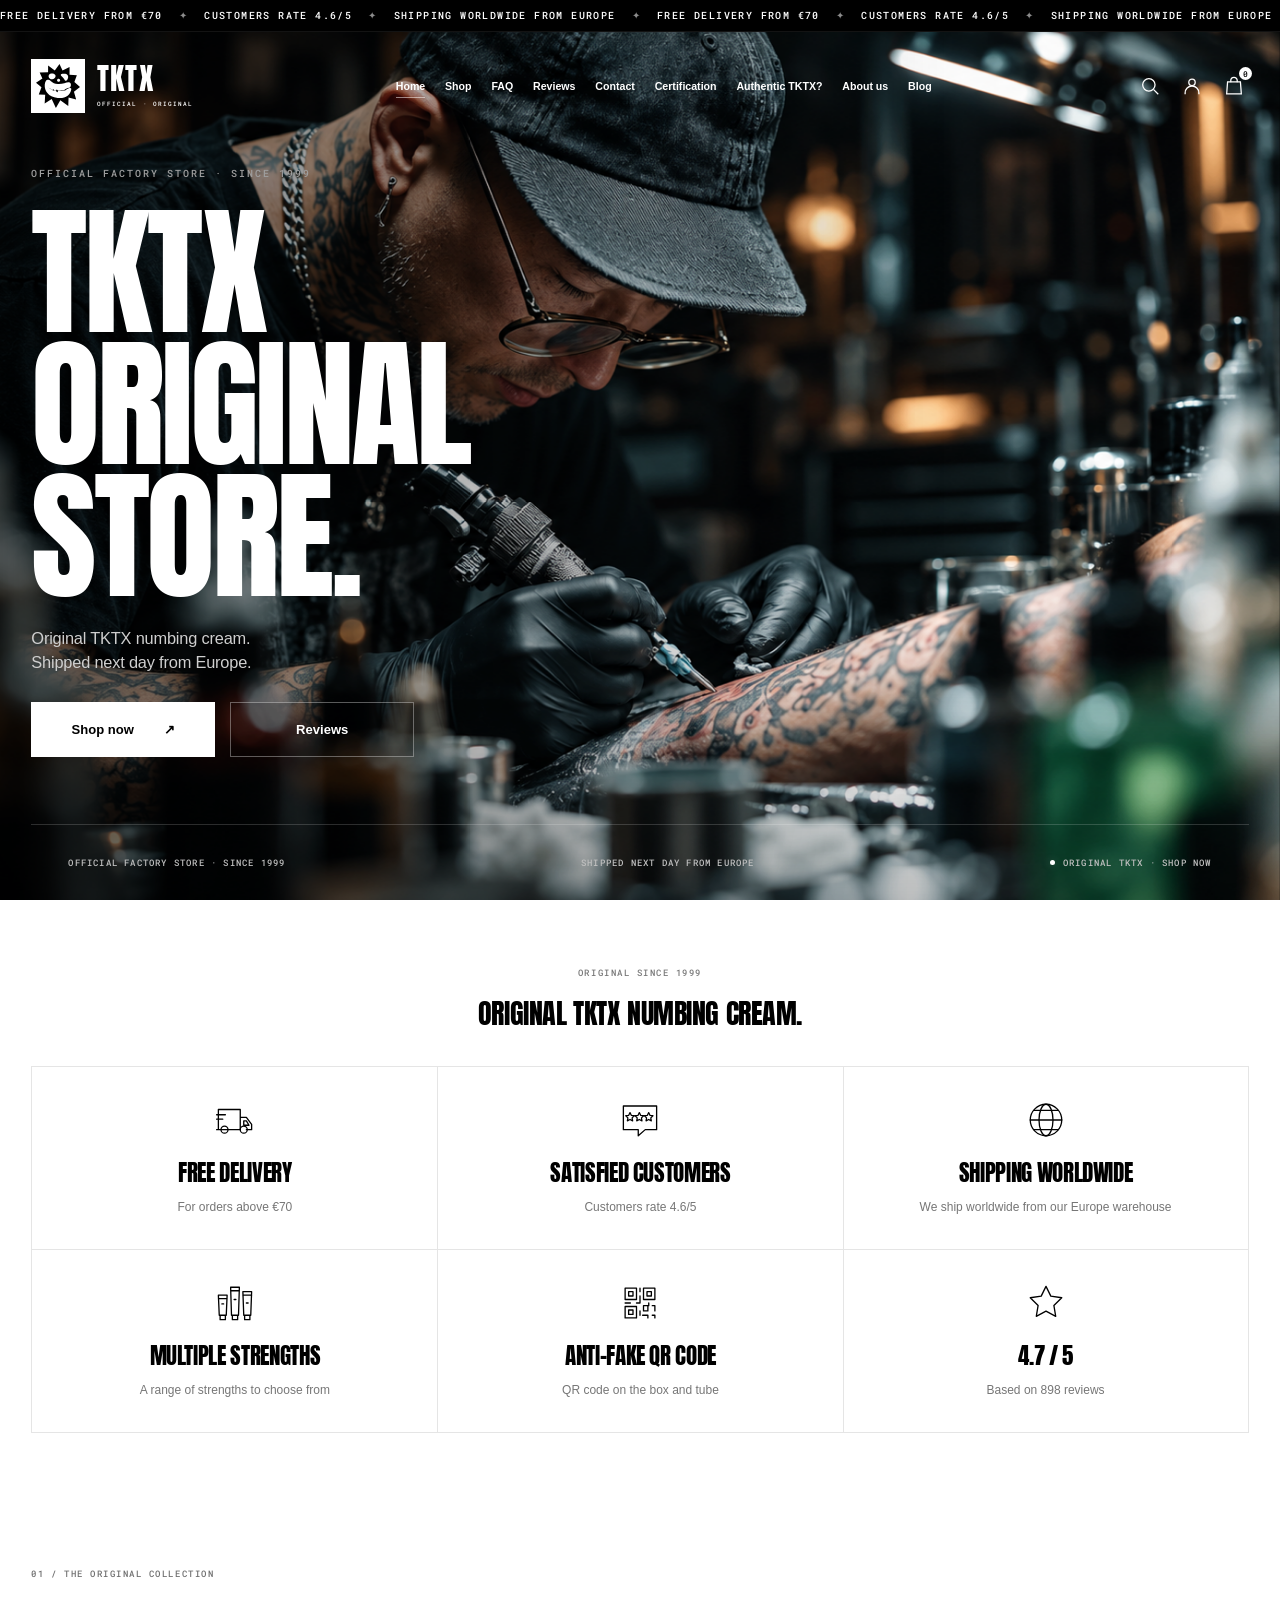
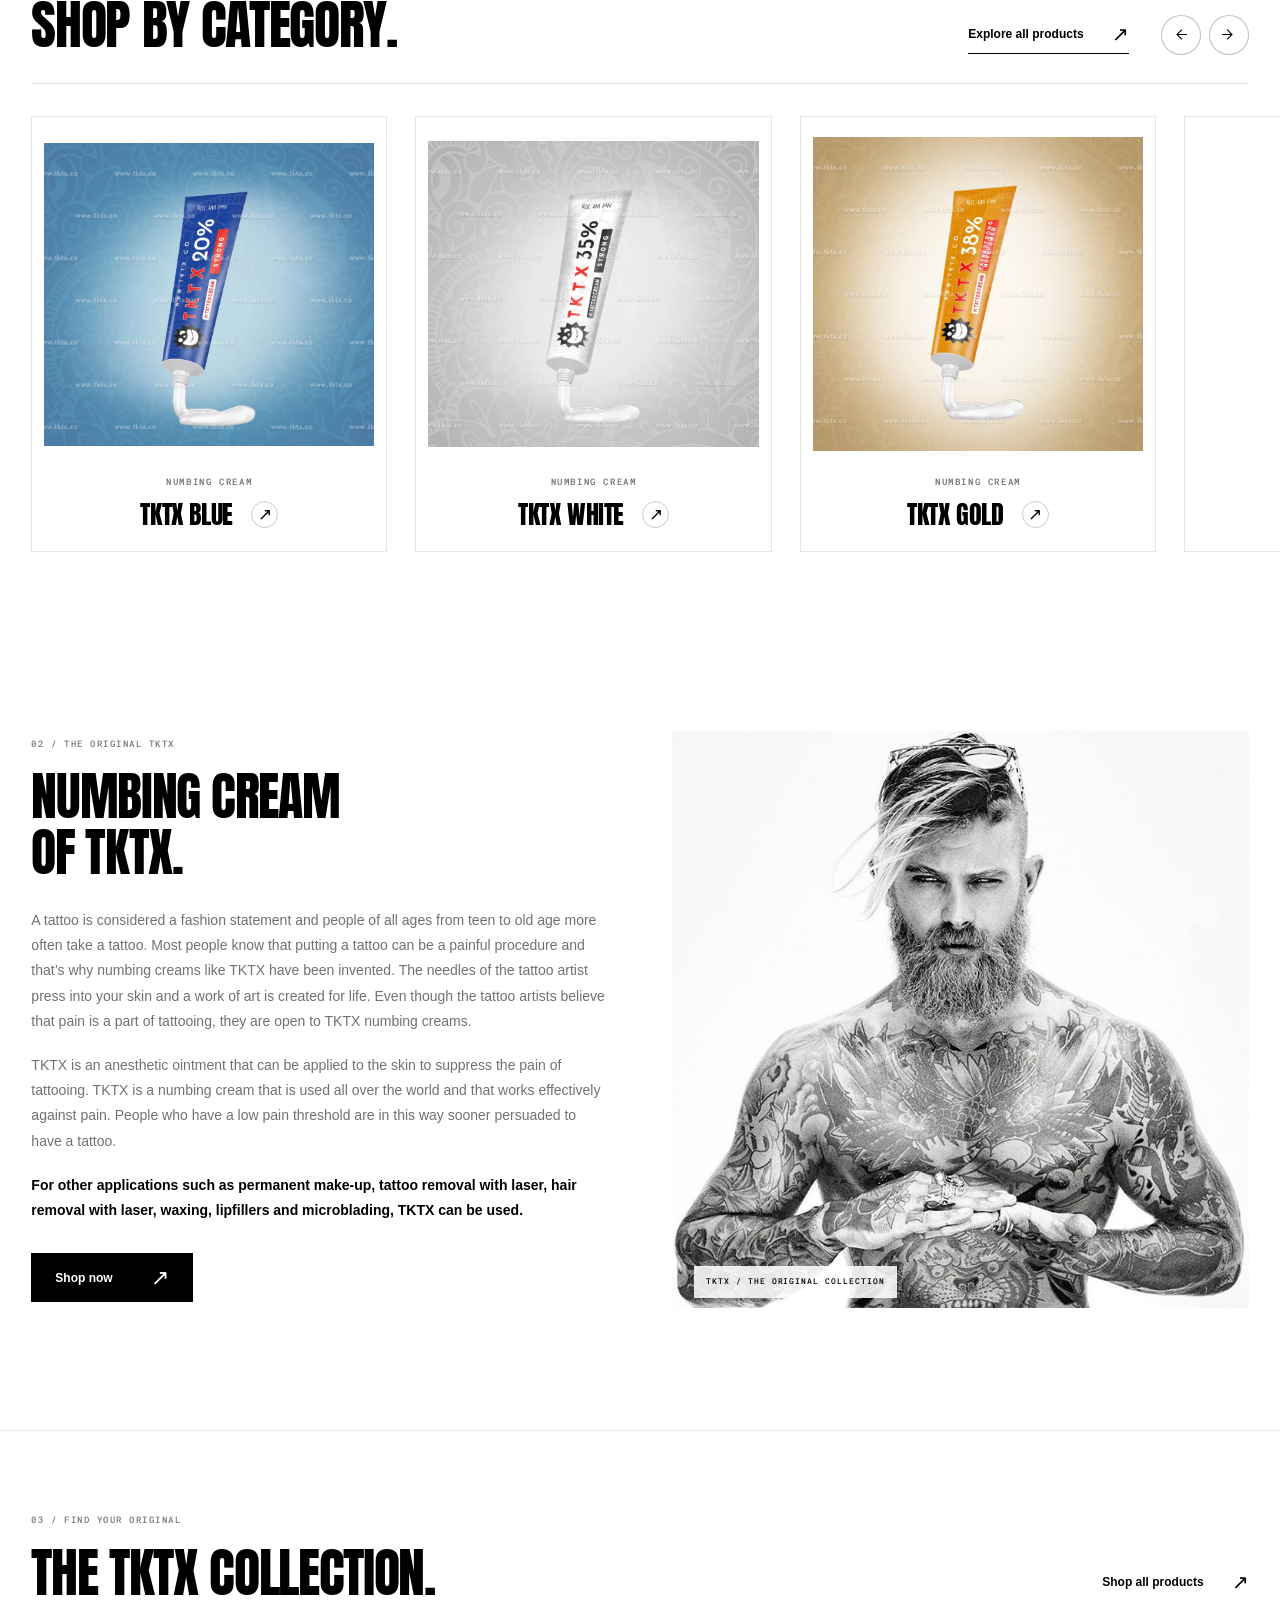
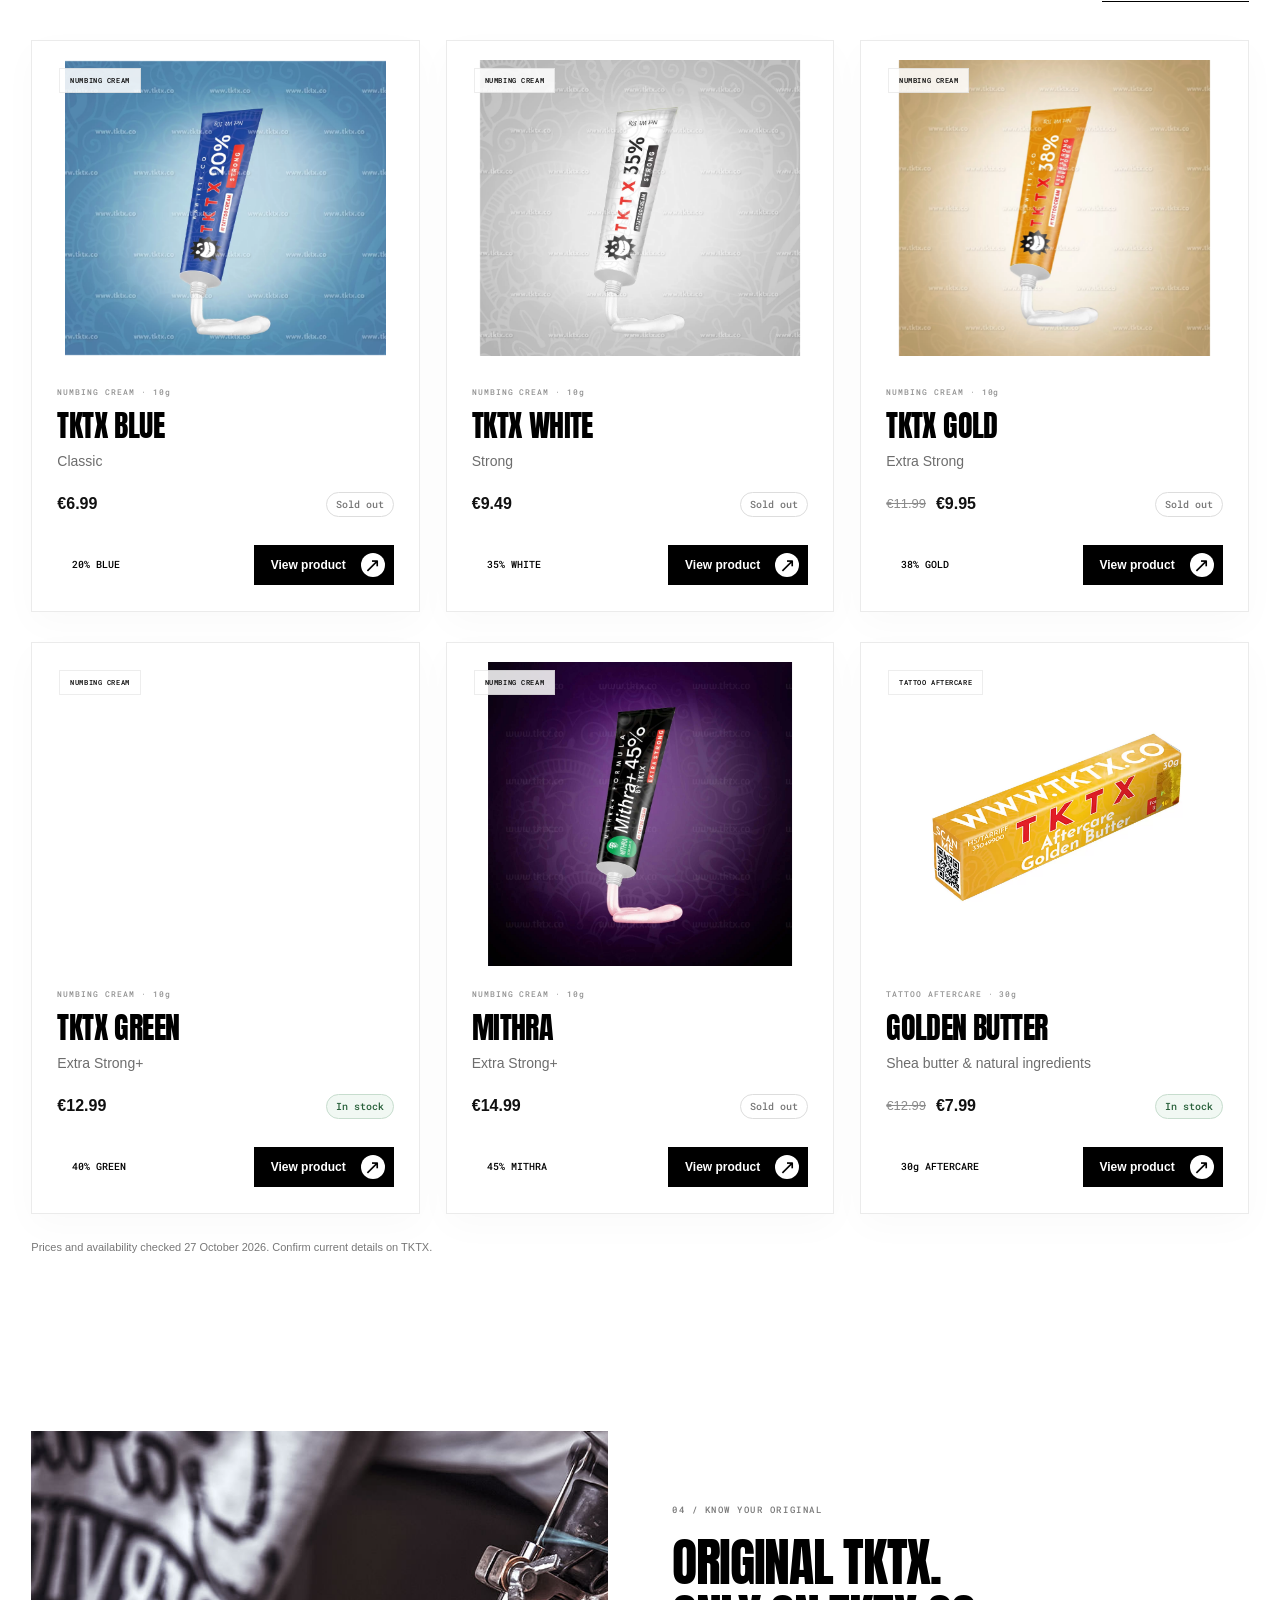
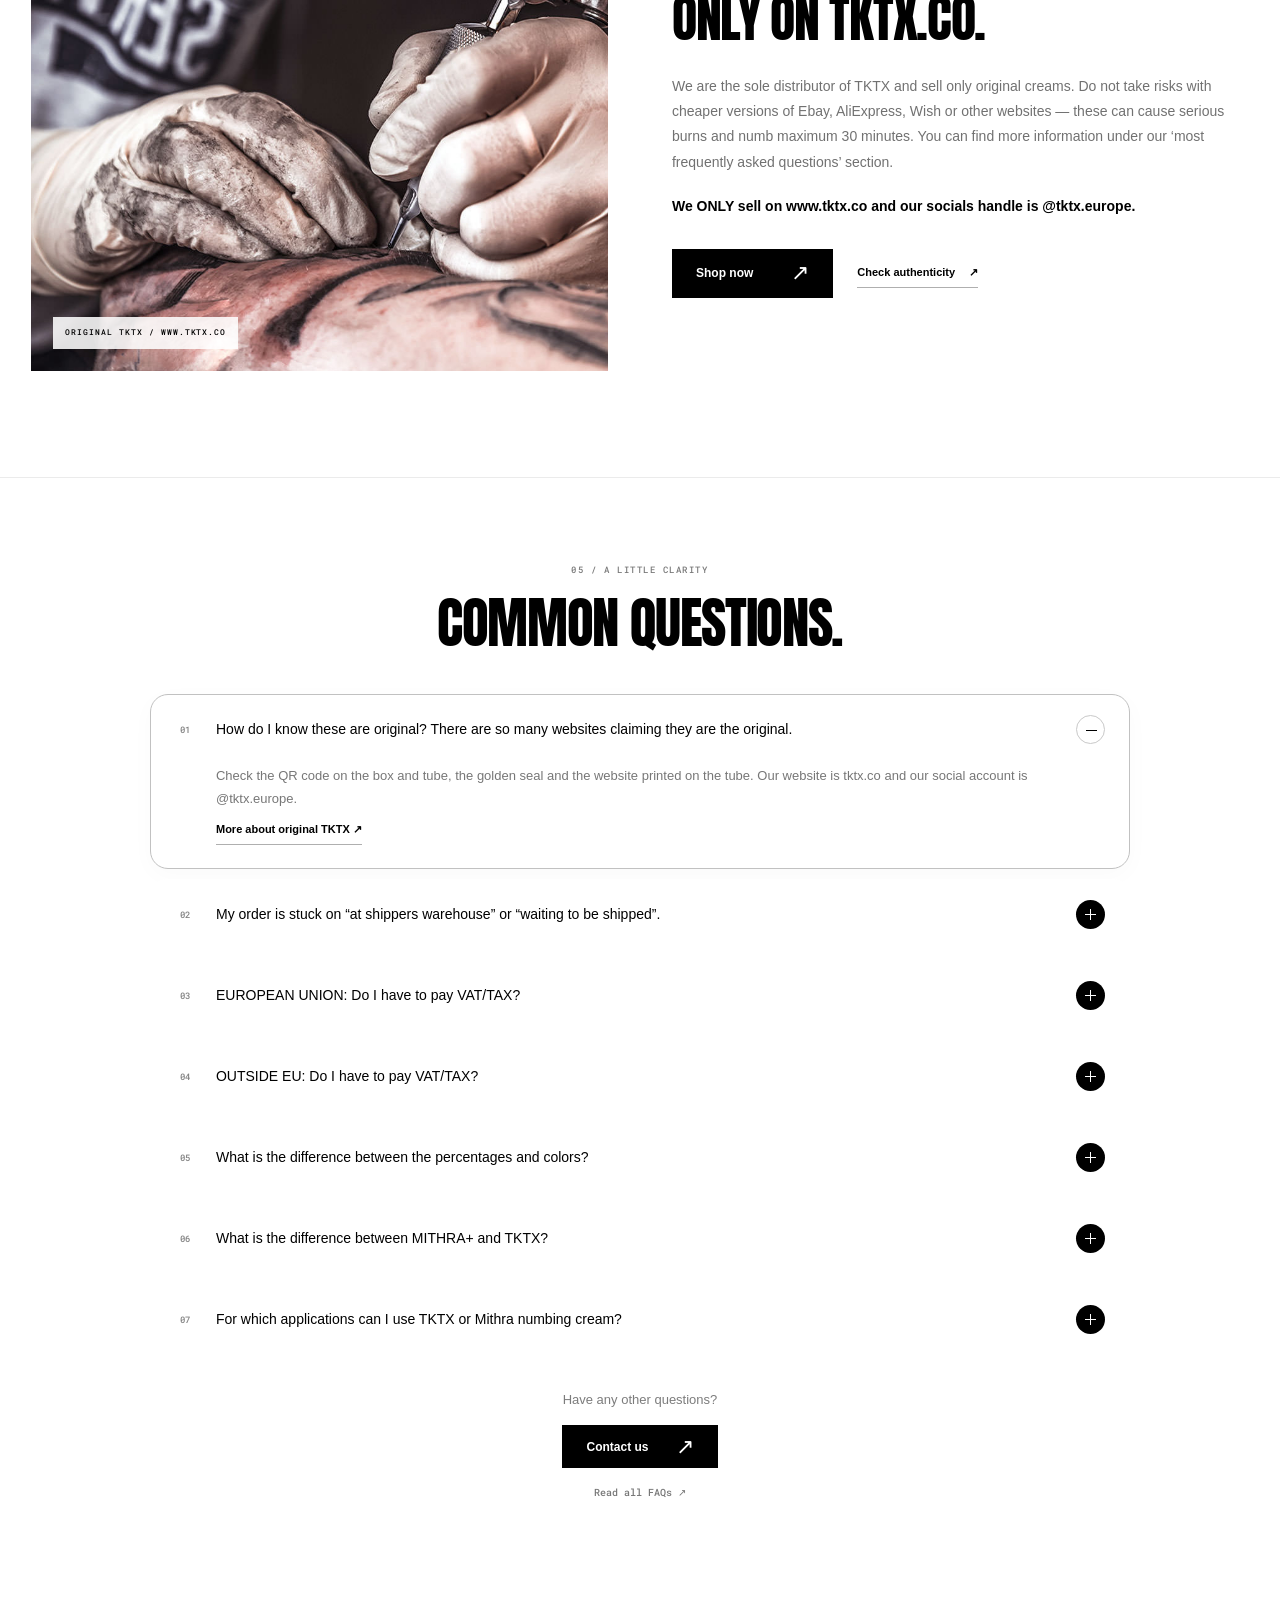
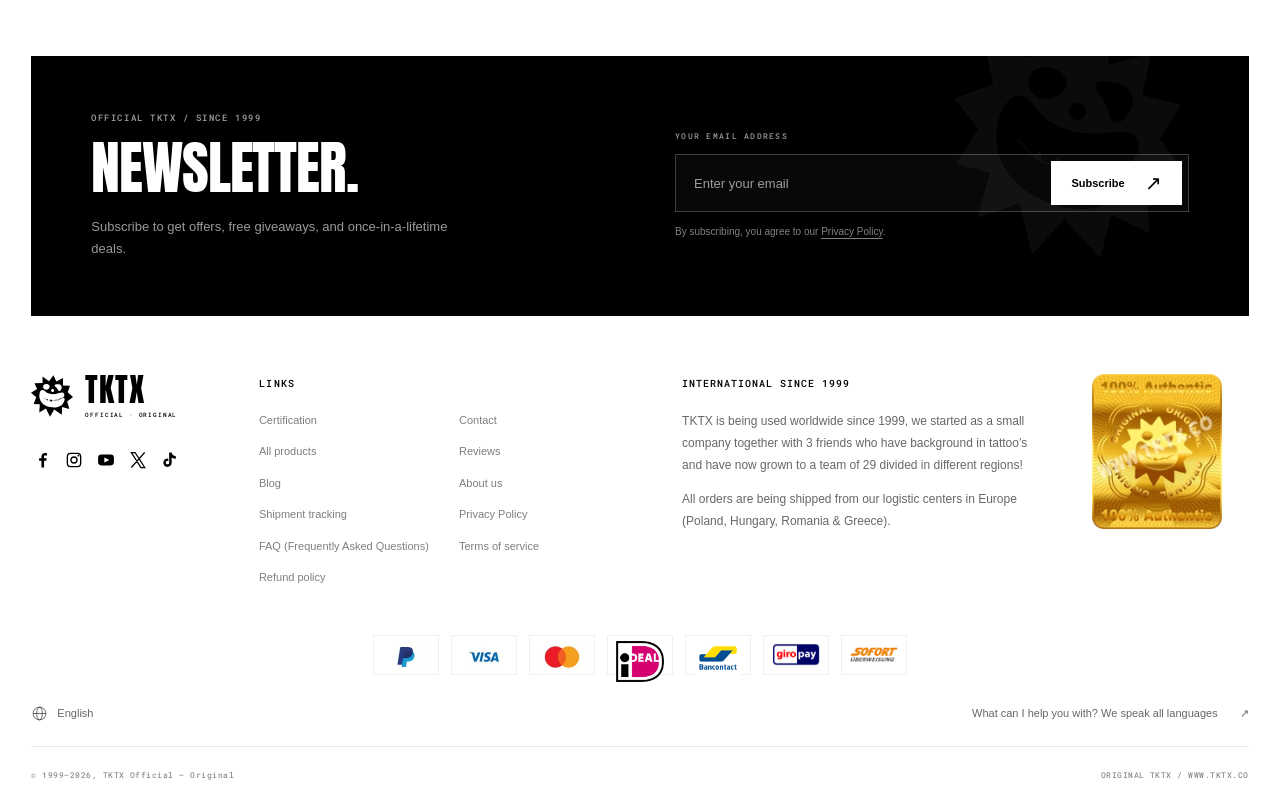
==== commit 5529c943: "Add files via upload" ====
--- a/index.html
+++ b/index.html
@@ -1,336 +1,199 @@
-<!doctype html>
-<html lang="en">
-<head>
-  <meta charset="UTF-8">
-  <meta name="viewport" content="width=device-width, initial-scale=1">
-  <meta name="theme-color" content="#000000">
-  <meta name="description" content="TKTX Official — Original Store. Original TKTX numbing cream, shipped from Europe.">
-  <title>TKTX Official — Original Store</title>
-  <link rel="icon" href="assets/tktx-logo-light.svg" type="image/svg+xml">
-  <link rel="preload" href="assets/anton.ttf" as="font" type="font/ttf" crossorigin>
-  <link rel="preload" href="assets/roboto-mono.ttf" as="font" type="font/ttf" crossorigin>
-  <link rel="preload" href="assets/cinematic-tattoo.png" as="image" fetchpriority="high">
-  <style>html,body{margin:0;min-width:320px;background:#000000}</style>
-  <link rel="stylesheet" href="style.css?v=7">
-  <link rel="stylesheet" href="home-sections.css?v=6">
-  <link rel="stylesheet" href="footer-finish.css?v=3">
-  <script src="script.js?v=3" defer></script>
-  <script src="category-slider.js?v=1" defer></script>
-  <script src="home-sections.js?v=1" defer></script>
-</head>
-<body>
-  <main class="tktx-store">
-    <section class="hero" aria-labelledby="hero-title">
-      <div class="announcement" role="region" aria-label="Store announcements">
-        <p class="sr-only">Free delivery from €70. Customers rate 4.6/5. Shipping worldwide from Europe.</p>
-        <div class="announcement-track" aria-hidden="true">
-          <div class="announcement-group"><span>FREE DELIVERY FROM €70</span><i>✦</i><span>CUSTOMERS RATE 4.6/5</span><i>✦</i><span>SHIPPING WORLDWIDE FROM EUROPE</span><i>✦</i></div>
-          <div class="announcement-group"><span>FREE DELIVERY FROM €70</span><i>✦</i><span>CUSTOMERS RATE 4.6/5</span><i>✦</i><span>SHIPPING WORLDWIDE FROM EUROPE</span><i>✦</i></div>
-        </div>
-      </div>
-      <div class="hero-image" aria-hidden="true"></div>
-      <div class="hero-shade" aria-hidden="true"></div>
-      <header class="header">
-        <a class="brand" href="https://www.tktx.co/" aria-label="TKTX home">
-          <span class="brand-mark"><img src="assets/tktx-logo-dark.svg" alt="" width="44" height="44"></span>
-          <span class="brand-name">TKTX<span>OFFICIAL · ORIGINAL</span></span>
-        </a>
-        <nav class="desktop-nav" aria-label="Main navigation">
-          <a class="nav-link current" href="https://www.tktx.co/" aria-current="page">Home</a>
-          <a class="nav-link" href="https://www.tktx.co/shop/">Shop</a>
-          <a class="nav-link" href="https://www.tktx.co/faq-frequently-asked-questions/">FAQ</a>
-          <a class="nav-link" href="https://www.tktx.co/reviews/">Reviews</a>
-          <a class="nav-link" href="https://www.tktx.co/contact/">Contact</a>
-          <a class="nav-link" href="https://www.tktx.co/certification/">Certification</a>
-          <a class="nav-link" href="https://www.tktx.co/fake-tktx/">Authentic TKTX?</a>
-          <a class="nav-link" href="https://www.tktx.co/about-us/">About us</a>
-          <a class="nav-link" href="https://www.tktx.co/magazinea/">Blog</a>
-        </nav>
-        <div class="header-tools">
-          <button class="icon-link search-toggle" aria-label="Search products" aria-haspopup="dialog"><svg viewBox="0 0 24 24" fill="none" stroke="currentColor" stroke-width="1.4" aria-hidden="true"><circle cx="10.75" cy="10.75" r="6.75"/><path d="m16 16 5 5"/></svg></button>
-          <a class="icon-link account-link" href="https://www.tktx.co/my-account/" aria-label="Your account"><svg viewBox="0 0 24 24" fill="none" stroke="currentColor" stroke-width="1.4" aria-hidden="true"><circle cx="12" cy="8" r="3.5"/><path d="M4.5 21v-1.5a7.5 7.5 0 0 1 15 0V21"/></svg></a>
-          <a class="icon-link cart-link" href="https://www.tktx.co/cart/" aria-label="Shopping bag"><svg viewBox="0 0 24 24" fill="none" stroke="currentColor" stroke-width="1.4" aria-hidden="true"><path d="M5 7.5h14l1 13H4l1-13Z"/><path d="M8.5 8V6a3.5 3.5 0 0 1 7 0v2"/></svg><span class="cart-count">0</span></a>
-          <button class="menu-toggle" aria-expanded="false" aria-controls="mobile-nav" aria-label="Open menu"><span></span><span></span></button>
-        </div>
-      </header>
-      <div class="hero-copy">
-        <p class="eyebrow reveal">OFFICIAL FACTORY STORE · SINCE 1999</p>
-        <h1 id="hero-title" aria-label="TKTX Official — Original Store">
-          <span class="line"><span>TKTX</span></span>
-          <span class="line"><span>ORIGINAL</span></span>
-          <span class="line"><span>STORE.</span></span>
-        </h1>
-        <p class="description reveal">Original TKTX numbing cream.<br>Shipped next day from Europe.</p>
-        <div class="actions reveal">
-          <a class="button primary" href="https://www.tktx.co/shop/">Shop now <span aria-hidden="true">↗</span></a>
-          <a class="button secondary" href="https://www.tktx.co/reviews/">Reviews</a>
-        </div>
-      </div>
-      <footer class="hero-footer">
-        <span>OFFICIAL FACTORY STORE · SINCE 1999</span>
-        <span>SHIPPED NEXT DAY FROM EUROPE</span>
-        <a class="store-status" href="https://www.tktx.co/shop/"><i aria-hidden="true"></i> ORIGINAL TKTX · SHOP NOW</a>
-      </footer>
-      <nav id="mobile-nav" class="mobile-nav" aria-label="Mobile navigation" inert>
-        <a href="https://www.tktx.co/">Home</a><a href="https://www.tktx.co/shop/">Shop <span aria-hidden="true">↗</span></a>
-        <a href="https://www.tktx.co/faq-frequently-asked-questions/">FAQ</a><a href="https://www.tktx.co/reviews/">Reviews</a>
-        <a href="https://www.tktx.co/contact/">Contact</a><a href="https://www.tktx.co/certification/">Certification</a>
-        <a href="https://www.tktx.co/fake-tktx/">Authentic TKTX?</a><a href="https://www.tktx.co/about-us/">About us</a>
-        <a href="https://www.tktx.co/magazinea/">Blog</a>
-      </nav>
-    </section>
-    <section class="benefits-section" id="benefits" aria-labelledby="benefits-title">
-      <div class="page-container">
-        <p class="section-kicker center">ORIGINAL SINCE 1999</p>
-        <h2 id="benefits-title" class="benefits-title">ORIGINAL TKTX NUMBING CREAM.</h2>
-        <div class="benefits-grid">
-          <article class="benefit"><div class="benefit-icon"><svg viewBox="0 0 48 48" fill="none" stroke="currentColor" stroke-width="1.5" stroke-linecap="round" stroke-linejoin="round" aria-hidden="true"><path d="M5 12h25v23H5zM30 21h7l6 8v6h-6M30 35H17M5 35H3M3 18h10M3 23h7"/><circle cx="12" cy="35" r="4"/><circle cx="34" cy="35" r="4"/><path d="M34 25h3l3 5h-6z"/></svg></div><h3>FREE DELIVERY</h3><p>For orders above €70</p></article>
-          <article class="benefit"><div class="benefit-icon"><svg viewBox="0 0 48 48" fill="none" stroke="currentColor" stroke-width="1.5" stroke-linecap="round" stroke-linejoin="round" aria-hidden="true"><path d="M5 8h38v27H30l-8 7v-7H5z"/><path d="m14 16 1.5 3.2 3.5.5-2.5 2.5.6 3.5-3.1-1.6-3.1 1.6.6-3.5L9 19.7l3.5-.5zM25 16l1.5 3.2 3.5.5-2.5 2.5.6 3.5-3.1-1.6-3.1 1.6.6-3.5-2.5-2.5 3.5-.5zM36 16l1.5 3.2 3.5.5-2.5 2.5.6 3.5-3.1-1.6-3.1 1.6.6-3.5-2.5-2.5 3.5-.5z" transform="translate(-1 0) scale(.97)"/></svg></div><h3>SATISFIED CUSTOMERS</h3><p>Customers rate 4.6/5</p></article>
-          <article class="benefit"><div class="benefit-icon"><svg viewBox="0 0 48 48" fill="none" stroke="currentColor" stroke-width="1.5" stroke-linecap="round" stroke-linejoin="round" aria-hidden="true"><circle cx="24" cy="24" r="18"/><ellipse cx="24" cy="24" rx="8" ry="18"/><path d="M6 24h36M10 13h28M10 35h28"/></svg></div><h3>SHIPPING WORLDWIDE</h3><p>We ship worldwide from our Europe warehouse</p></article>
-          <article class="benefit"><div class="benefit-icon"><svg viewBox="0 0 48 48" fill="none" stroke="currentColor" stroke-width="1.5" stroke-linecap="round" stroke-linejoin="round" aria-hidden="true"><path d="M5 15h10l-1 23H6L5 15ZM19 6h10l-1 32h-8L19 6ZM33 11h10l-1 27h-8l-1-27ZM7 38h6v5H7zM21 38h6v5h-6zM35 38h6v5h-6zM5 19h10M19 10h10M33 15h10"/><path d="M9 25h2M23 20h2M37 24h2"/></svg></div><h3>MULTIPLE STRENGTHS</h3><p>A range of strengths to choose from</p></article>
-          <article class="benefit"><div class="benefit-icon"><svg viewBox="0 0 48 48" fill="none" stroke="currentColor" stroke-width="1.5" stroke-linecap="round" stroke-linejoin="round" aria-hidden="true"><path d="M7 7h13v13H7zM28 7h13v13H28zM7 28h13v13H7z"/><path d="M11 11h5v5h-5zM32 11h5v5h-5zM11 32h5v5h-5zM28 27h5v6h-5zM38 27h3v6M27 38h6v3M38 38h3v3M20 24h4M24 7v4M24 16v8M7 24h6M34 24v3M24 33v5"/></svg></div><h3>ANTI-FAKE QR CODE</h3><p>QR code on the box and tube</p></article>
-          <article class="benefit benefit-rating"><div class="benefit-icon"><svg viewBox="0 0 48 48" fill="none" stroke="currentColor" stroke-width="1.5" stroke-linecap="round" stroke-linejoin="round" aria-hidden="true"><path d="m24 5 5.5 11.1L42 18l-9 8.8 2.1 12.4L24 33.3l-11.1 5.9L15 26.8 6 18l12.5-1.9L24 5Z"/></svg></div><h3>4.7 / 5</h3><p>Based on 898 reviews</p></article>
-        </div>
-      </div>
-    </section>
-    <section class="collection-section" id="categories" aria-labelledby="collection-title" data-category-carousel aria-roledescription="carousel">
-      <div class="collection-container">
-        <header class="collection-heading">
-          <div>
-            <p class="collection-eyebrow">01 / THE ORIGINAL COLLECTION</p>
-            <h2 id="collection-title">SHOP BY CATEGORY.</h2>
-          </div>
-          <div class="collection-heading-actions">
-            <a class="collection-all" href="https://www.tktx.co/shop/">Explore all products <span aria-hidden="true">↗</span></a>
-<div class="category-controls" aria-label="Category slider controls">
-              <button class="category-control category-prev" type="button" aria-label="Previous category"><svg viewBox="0 0 24 24" fill="none" stroke="currentColor" stroke-width="1.5" aria-hidden="true"><path d="m14 5-7 7 7 7M7 12h14"/></svg></button>
-              <button class="category-control category-next" type="button" aria-label="Next category"><svg viewBox="0 0 24 24" fill="none" stroke="currentColor" stroke-width="1.5" aria-hidden="true"><path d="m10 5 7 7-7 7M17 12H3"/></svg></button>
-            </div>
-          </div>
-        </header>
-        <div class="category-viewport">
-          <div class="category-track">
-            <a class="category-product" href="https://www.tktx.co/product/tktx-mithra-numbing-cream/?attribute_pa_strength=38-gold-extra-strong-3-4-hours" aria-label="Explore TKTX Gold numbing cream">
-            <figure>
-              <div class="category-product-stage"><img src="assets/tktx-gold-studio.png" width="1254" height="1254" loading="lazy" decoding="async" alt="TKTX Gold tube presented on a clean white studio background"></div>
-              <figcaption>
-                <span class="category-type">NUMBING CREAM</span>
-                <h3>TKTX GOLD<span class="category-arrow" aria-hidden="true">↗</span></h3>
-              </figcaption>
-            </figure>
-          </a>
-            <a class="category-product" href="https://www.tktx.co/product/tktx-mithra-numbing-cream/?attribute_pa_strength=38-gold-extra-strong-3-4-hours" aria-label="Explore TKTX Gold numbing cream">
-            <figure>
-              <div class="category-product-stage"><img src="assets/tktx-gold-studio.png" width="1254" height="1254" loading="lazy" decoding="async" alt="TKTX Gold tube presented on a clean white studio background"></div>
-              <figcaption>
-                <span class="category-type">NUMBING CREAM</span>
-                <h3>TKTX GOLD<span class="category-arrow" aria-hidden="true">↗</span></h3>
-              </figcaption>
-            </figure>
-          </a>
-            <a class="category-product" href="https://www.tktx.co/product/tktx-mithra-numbing-cream/?attribute_pa_strength=38-gold-extra-strong-3-4-hours" aria-label="Explore TKTX Gold numbing cream">
-            <figure>
-              <div class="category-product-stage"><img src="assets/tktx-gold-studio.png" width="1254" height="1254" loading="lazy" decoding="async" alt="TKTX Gold tube presented on a clean white studio background"></div>
-              <figcaption>
-                <span class="category-type">NUMBING CREAM</span>
-                <h3>TKTX GOLD<span class="category-arrow" aria-hidden="true">↗</span></h3>
-              </figcaption>
-            </figure>
-          </a>
-            <a class="category-product" href="https://www.tktx.co/product/tktx-mithra-numbing-cream/?attribute_pa_strength=38-gold-extra-strong-3-4-hours" aria-label="Explore TKTX Gold numbing cream">
-            <figure>
-              <div class="category-product-stage"><img src="assets/tktx-gold-studio.png" width="1254" height="1254" loading="lazy" decoding="async" alt="TKTX Gold tube presented on a clean white studio background"></div>
-              <figcaption>
-                <span class="category-type">NUMBING CREAM</span>
-                <h3>TKTX GOLD<span class="category-arrow" aria-hidden="true">↗</span></h3>
-              </figcaption>
-            </figure>
-          </a>
-            <a class="category-product" href="https://www.tktx.co/product/tktx-mithra-numbing-cream/?attribute_pa_strength=38-gold-extra-strong-3-4-hours" aria-label="Explore TKTX Gold numbing cream">
-            <figure>
-              <div class="category-product-stage"><img src="assets/tktx-gold-studio.png" width="1254" height="1254" loading="lazy" decoding="async" alt="TKTX Gold tube presented on a clean white studio background"></div>
-              <figcaption>
-                <span class="category-type">NUMBING CREAM</span>
-                <h3>TKTX GOLD<span class="category-arrow" aria-hidden="true">↗</span></h3>
-              </figcaption>
-            </figure>
-          </a>
-            <a class="category-product" href="https://www.tktx.co/product/tktx-mithra-numbing-cream/?attribute_pa_strength=38-gold-extra-strong-3-4-hours" aria-label="Explore TKTX Gold numbing cream">
-            <figure>
-              <div class="category-product-stage"><img src="assets/tktx-gold-studio.png" width="1254" height="1254" loading="lazy" decoding="async" alt="TKTX Gold tube presented on a clean white studio background"></div>
-              <figcaption>
-                <span class="category-type">NUMBING CREAM</span>
-                <h3>TKTX GOLD<span class="category-arrow" aria-hidden="true">↗</span></h3>
-              </figcaption>
-            </figure>
-          </a>
-          </div>
-        </div>
-      </div>
-    </section>
-    <section class="story-section" id="about-tktx" aria-labelledby="story-title">
-      <div class="page-container story-grid">
-        <div class="story-copy">
-          <p class="section-kicker">02 / THE ORIGINAL TKTX</p>
-          <h2 id="story-title">NUMBING CREAM<br>OF TKTX.</h2>
-          <div class="story-text">
-            <p>A tattoo is considered a fashion statement and people of all ages from teen to old age more often take a tattoo. Most people know that putting a tattoo can be a painful procedure and that’s why numbing creams like TKTX have been invented. The needles of the tattoo artist press into your skin and a work of art is created for life. Even though the tattoo artists believe that pain is a part of tattooing, they are open to TKTX numbing creams.</p>
-            <p>TKTX is an anesthetic ointment that can be applied to the skin to suppress the pain of tattooing. TKTX is a numbing cream that is used all over the world and that works effectively against pain. People who have a low pain threshold are in this way sooner persuaded to have a tattoo.</p>
-            <p class="story-emphasis">For other applications such as permanent make-up, tattoo removal with laser, hair removal with laser, waxing, lipfillers and microblading, TKTX can be used.</p>
-          </div>
-          <a class="dark-button" href="https://www.tktx.co/shop/">Shop now <span aria-hidden="true">↗</span></a>
-        </div>
-        <figure class="story-image"><img src="assets/tktx-story-model.png" alt="Black and white portrait of a tattooed model" width="750" height="750" loading="lazy" decoding="async"><figcaption>TKTX / THE ORIGINAL COLLECTION</figcaption></figure>
-      </div>
-    </section>
-    <section class="products-section" id="products" aria-labelledby="products-title">
-      <div class="page-container">
-        <header class="products-heading"><div><p class="section-kicker">03 / FIND YOUR ORIGINAL</p><h2 id="products-title">THE TKTX COLLECTION.</h2></div><a class="collection-all" href="https://www.tktx.co/shop/">Shop all products <span aria-hidden="true">↗</span></a></header>
-        <div class="shop-grid">
-          <article class="shop-card">
-            <a class="shop-card-image" href="https://www.tktx.co/product/tktx-mithra-numbing-cream/?attribute_pa_strength=20-blue-classic-1-2-hours" aria-label="View TKTX BLUE">
-              <span class="shop-card-badge">ORIGINAL TKTX</span>
-              <span class="shop-card-mark"><img src="assets/tktx-logo-dark.svg" alt="" width="30" height="30"></span>
-              <img class="shop-packshot" src="assets/tktx-gold-studio.png" alt="TKTX Gold studio packshot used as the shared design preview" width="1254" height="1254" loading="lazy" decoding="async">
-            </a>
-            <div class="shop-card-body">
-              <p class="shop-card-label">THE ORIGINAL COLLECTION</p>
-              <h3>TKTX BLUE</h3>
-              <p class="shop-card-description">Blue TKTX numbing cream</p>
-              <p class="shop-card-meta">Classic · 1–2 Hours</p>
-              <div class="shop-card-bottom"><span class="variant-pill">20% BLUE</span><a class="buy-button" href="https://www.tktx.co/product/tktx-mithra-numbing-cream/?attribute_pa_strength=20-blue-classic-1-2-hours" aria-label="Shop TKTX BLUE">Shop now <span aria-hidden="true">↗</span></a></div>
-            </div>
-          </article>
-          <article class="shop-card">
-            <a class="shop-card-image" href="https://www.tktx.co/product/tktx-mithra-numbing-cream/?attribute_pa_strength=35-white-strong-2-3-hours" aria-label="View TKTX WHITE">
-              <span class="shop-card-badge">ORIGINAL TKTX</span>
-              <span class="shop-card-mark"><img src="assets/tktx-logo-dark.svg" alt="" width="30" height="30"></span>
-              <img class="shop-packshot" src="assets/tktx-gold-studio.png" alt="TKTX Gold studio packshot used as the shared design preview" width="1254" height="1254" loading="lazy" decoding="async">
-            </a>
-            <div class="shop-card-body">
-              <p class="shop-card-label">THE ORIGINAL COLLECTION</p>
-              <h3>TKTX WHITE</h3>
-              <p class="shop-card-description">White TKTX numbing cream</p>
-              <p class="shop-card-meta">Strong · 2–3 Hours</p>
-              <div class="shop-card-bottom"><span class="variant-pill">35% WHITE</span><a class="buy-button" href="https://www.tktx.co/product/tktx-mithra-numbing-cream/?attribute_pa_strength=35-white-strong-2-3-hours" aria-label="Shop TKTX WHITE">Shop now <span aria-hidden="true">↗</span></a></div>
-            </div>
-          </article>
-          <article class="shop-card">
-            <a class="shop-card-image" href="https://www.tktx.co/product/tktx-mithra-numbing-cream/?attribute_pa_strength=38-gold-extra-strong-3-4-hours" aria-label="View TKTX GOLD">
-              <span class="shop-card-badge">ORIGINAL TKTX</span>
-              <span class="shop-card-mark"><img src="assets/tktx-logo-dark.svg" alt="" width="30" height="30"></span>
-              <img class="shop-packshot" src="assets/tktx-gold-studio.png" alt="TKTX Gold studio packshot used as the shared design preview" width="1254" height="1254" loading="lazy" decoding="async">
-            </a>
-            <div class="shop-card-body">
-              <p class="shop-card-label">THE ORIGINAL COLLECTION</p>
-              <h3>TKTX GOLD</h3>
-              <p class="shop-card-description">Gold TKTX numbing cream</p>
-              <p class="shop-card-meta">Extra Strong · 3–4 Hours</p>
-              <div class="shop-card-bottom"><span class="variant-pill">38% GOLD</span><a class="buy-button" href="https://www.tktx.co/product/tktx-mithra-numbing-cream/?attribute_pa_strength=38-gold-extra-strong-3-4-hours" aria-label="Shop TKTX GOLD">Shop now <span aria-hidden="true">↗</span></a></div>
-            </div>
-          </article>
-          <article class="shop-card">
-            <a class="shop-card-image" href="https://www.tktx.co/product/tktx-mithra-numbing-cream/?attribute_pa_strength=40-green-extra-strong-3-5-hours" aria-label="View TKTX GREEN">
-              <span class="shop-card-badge">ORIGINAL TKTX</span>
-              <span class="shop-card-mark"><img src="assets/tktx-logo-dark.svg" alt="" width="30" height="30"></span>
-              <img class="shop-packshot" src="assets/tktx-gold-studio.png" alt="TKTX Gold studio packshot used as the shared design preview" width="1254" height="1254" loading="lazy" decoding="async">
-            </a>
-            <div class="shop-card-body">
-              <p class="shop-card-label">THE ORIGINAL COLLECTION</p>
-              <h3>TKTX GREEN</h3>
-              <p class="shop-card-description">Green TKTX numbing cream</p>
-              <p class="shop-card-meta">Extra Strong+ · 3–5 Hours</p>
-              <div class="shop-card-bottom"><span class="variant-pill">40% GREEN</span><a class="buy-button" href="https://www.tktx.co/product/tktx-mithra-numbing-cream/?attribute_pa_strength=40-green-extra-strong-3-5-hours" aria-label="Shop TKTX GREEN">Shop now <span aria-hidden="true">↗</span></a></div>
-            </div>
-          </article>
-          <article class="shop-card">
-            <a class="shop-card-image" href="https://www.tktx.co/product/tktx-mithra-numbing-cream/?attribute_pa_strength=45-mithra-extra-strong-3-5-5-5-hours" aria-label="View MITHRA">
-              <span class="shop-card-badge">ORIGINAL TKTX</span>
-              <span class="shop-card-mark"><img src="assets/tktx-logo-dark.svg" alt="" width="30" height="30"></span>
-              <img class="shop-packshot" src="assets/tktx-gold-studio.png" alt="TKTX Gold studio packshot used as the shared design preview" width="1254" height="1254" loading="lazy" decoding="async">
-            </a>
-            <div class="shop-card-body">
-              <p class="shop-card-label">THE ORIGINAL COLLECTION</p>
-              <h3>MITHRA</h3>
-              <p class="shop-card-description">Mithra numbing cream</p>
-              <p class="shop-card-meta">Extra Strong+ · 3.5–5.5 Hours</p>
-              <div class="shop-card-bottom"><span class="variant-pill">45% MITHRA</span><a class="buy-button" href="https://www.tktx.co/product/tktx-mithra-numbing-cream/?attribute_pa_strength=45-mithra-extra-strong-3-5-5-5-hours" aria-label="Shop MITHRA">Shop now <span aria-hidden="true">↗</span></a></div>
-            </div>
-          </article>
-          <article class="shop-card">
-            <a class="shop-card-image" href="https://www.tktx.co/product/tktx-mithra-numbing-cream/?attribute_pa_strength=38-gold-extra-strong-3-4-hours" aria-label="View TKTX GOLD">
-              <span class="shop-card-badge">ORIGINAL TKTX</span>
-              <span class="shop-card-mark"><img src="assets/tktx-logo-dark.svg" alt="" width="30" height="30"></span>
-              <img class="shop-packshot" src="assets/tktx-gold-studio.png" alt="TKTX Gold studio packshot used as the shared design preview" width="1254" height="1254" loading="lazy" decoding="async">
-            </a>
-            <div class="shop-card-body">
-              <p class="shop-card-label">THE ORIGINAL COLLECTION</p>
-              <h3>TKTX GOLD</h3>
-              <p class="shop-card-description">Gold TKTX numbing cream</p>
-              <p class="shop-card-meta">Extra Strong · 3–4 Hours</p>
-              <div class="shop-card-bottom"><span class="variant-pill">38% GOLD</span><a class="buy-button" href="https://www.tktx.co/product/tktx-mithra-numbing-cream/?attribute_pa_strength=38-gold-extra-strong-3-4-hours" aria-label="Shop TKTX GOLD">Shop now <span aria-hidden="true">↗</span></a></div>
-            </div>
-          </article>
-        </div>
-      </div>
-    </section>
-    <section class="authentic-section" id="original-tktx" aria-labelledby="authentic-title">
-      <div class="page-container story-grid authenticity-grid">
-        <figure class="story-image authentic-image"><img src="assets/tktx-authentic-model.png" alt="Close-up of a tattoo artist working with a tattoo machine" width="1400" height="870" loading="lazy" decoding="async"><figcaption>ORIGINAL TKTX / WWW.TKTX.CO</figcaption></figure>
-        <div class="story-copy">
-          <p class="section-kicker">04 / KNOW YOUR ORIGINAL</p>
-          <h2 id="authentic-title">ORIGINAL TKTX.<br>ONLY ON TKTX.CO.</h2>
-          <div class="story-text"><p>We are the sole distributor of TKTX and sell only original creams. Do not take risks with cheaper versions of Ebay, AliExpress, Wish or other websites — these can cause serious burns and numb maximum 30 minutes. You can find more information under our ‘most frequently asked questions’ section.</p><p class="story-emphasis">We ONLY sell on www.tktx.co and our socials handle is @tktx.europe.</p></div>
-          <div class="story-actions"><a class="dark-button" href="https://www.tktx.co/shop/">Shop now <span aria-hidden="true">↗</span></a><a class="text-link" href="https://www.tktx.co/fake-tktx/">Check authenticity <span aria-hidden="true">↗</span></a></div>
-        </div>
-      </div>
-    </section>
-    <section class="faq-section" id="faq" aria-labelledby="faq-title">
-      <div class="page-container">
-        <header class="faq-heading"><p class="section-kicker">05 / A LITTLE CLARITY</p><h2 id="faq-title">COMMON QUESTIONS.</h2></header>
-        <div class="faq-list">
-          <details class="faq-item" name="tktx-faq" open><summary><span class="faq-number">01</span><span>How do I know these are original? There are so many websites claiming they are the original.</span><span class="faq-toggle" aria-hidden="true"></span></summary><div class="faq-answer"><p>Check the QR code on the box and tube, the golden seal and the website printed on the tube. Our website is tktx.co and our social account is @tktx.europe.</p><a class="text-link" href="https://www.tktx.co/fake-tktx/">More about original TKTX ↗</a></div></details>
-          <details class="faq-item" name="tktx-faq"><summary><span class="faq-number">02</span><span>My order is stuck on “at shippers warehouse” or “waiting to be shipped”.</span><span class="faq-toggle" aria-hidden="true"></span></summary><div class="faq-answer"><p>Tracking updates when the parcel reaches your country. If you have received a tracking number, your order is on its way.</p></div></details>
-          <details class="faq-item" name="tktx-faq"><summary><span class="faq-number">03</span><span>EUROPEAN UNION: Do I have to pay VAT/TAX?</span><span class="faq-toggle" aria-hidden="true"></span></summary><div class="faq-answer"><p>It is included. Orders ship from within Europe.</p></div></details>
-          <details class="faq-item" name="tktx-faq"><summary><span class="faq-number">04</span><span>OUTSIDE EU: Do I have to pay VAT/TAX?</span><span class="faq-toggle" aria-hidden="true"></span></summary><div class="faq-answer"><p>Charges depend on your local government’s rules. Contact us if you need help with your order.</p></div></details>
-          <details class="faq-item" name="tktx-faq"><summary><span class="faq-number">05</span><span>What is the difference between the percentages and colors?</span><span class="faq-toggle" aria-hidden="true"></span></summary><div class="faq-answer"><p>The versions are Blue 20%, White 35%, Gold 38%, Green 40% and Mithra 45%. See the product page for each option. Times can vary by person and application area.</p></div></details>
-          <details class="faq-item" name="tktx-faq"><summary><span class="faq-number">06</span><span>What is the difference between MITHRA+ and TKTX?</span><span class="faq-toggle" aria-hidden="true"></span></summary><div class="faq-answer"><p>The companies have joined. Mithra+ has a thicker pink cream; TKTX has a white cream.</p></div></details>
-          <details class="faq-item" name="tktx-faq"><summary><span class="faq-number">07</span><span>For which applications can I use TKTX or Mithra numbing cream?</span><span class="faq-toggle" aria-hidden="true"></span></summary><div class="faq-answer"><p>The site lists tattooing, piercing, waxing, laser procedures, permanent make-up and microblading. Read the full product information and FAQ for details.</p></div></details>
-        </div>
-        <div class="faq-contact"><p>Have any other questions?</p><a class="dark-button" href="https://www.tktx.co/contact/">Contact us <span aria-hidden="true">↗</span></a><a class="faq-more" href="https://www.tktx.co/faq-frequently-asked-questions/">Read all FAQs ↗</a></div>
-      </div>
-    </section>
-    <footer class="site-footer" id="footer" role="contentinfo">
-      <div class="page-container">
-        <div class="newsletter-panel">
-          <div class="newsletter-copy"><p class="section-kicker">OFFICIAL TKTX / SINCE 1999</p><h2>NEWSLETTER.</h2><p class="newsletter-description">Subscribe to get offers, free giveaways, and once-in-a-lifetime deals.</p></div>
-          <form class="newsletter-form"><label class="newsletter-label" for="newsletter-email">YOUR EMAIL ADDRESS</label>
-            <div class="newsletter-input-row"><input class="newsletter-input" id="newsletter-email" type="email" name="email" placeholder="Enter your email" autocomplete="email" required><button class="newsletter-submit" type="submit">Subscribe <span aria-hidden="true">↗</span></button></div>
-            <p class="newsletter-privacy">By subscribing, you agree to our <a href="https://www.tktx.co/privacy-policy-2/">Privacy Policy</a>.</p><p class="newsletter-feedback" role="status" hidden></p>
-          </form>
-        </div>
-        <div class="footer-main">
-          <div class="footer-about"><a class="footer-brand" href="https://www.tktx.co/" aria-label="TKTX home"><img src="assets/tktx-logo-dark.svg" alt="" width="42" height="42"><span class="footer-wordmark">TKTX<small>OFFICIAL · ORIGINAL</small></span></a><div class="footer-socials" aria-label="Social accounts"><a href="https://www.facebook.com/TKTX.Europe" aria-label="Facebook" target="_blank" rel="noopener noreferrer"><svg viewBox="0 0 24 24" aria-hidden="true"><path d="M14.5 21v-8h2.7l.4-3h-3.1V8c0-.9.3-1.5 1.6-1.5H18V3.8c-.4-.1-1.4-.2-2.5-.2-2.5 0-4.2 1.5-4.2 4.3V10H8.5v3h2.8v8z" fill="currentColor"/></svg></a><a href="https://www.instagram.com/tktx.europe" aria-label="Instagram" target="_blank" rel="noopener noreferrer"><svg viewBox="0 0 24 24" aria-hidden="true"><rect x="4" y="4" width="16" height="16" rx="4" fill="none" stroke="currentColor" stroke-width="1.6"/><circle cx="12" cy="12" r="3.6" fill="none" stroke="currentColor" stroke-width="1.6"/><circle cx="17.3" cy="6.8" r="1" fill="currentColor"/></svg></a><a href="https://www.youtube.com/@tktx.co.europe/shorts" aria-label="YouTube" target="_blank" rel="noopener noreferrer"><svg viewBox="0 0 24 24" aria-hidden="true"><rect x="2.5" y="5.5" width="19" height="13" rx="4" fill="currentColor"/><path d="m10 9 6 3-6 3z" fill="#ffffff"/></svg></a><a href="https://x.com/TKTX_europe" aria-label="X" target="_blank" rel="noopener noreferrer"><svg viewBox="0 0 24 24" aria-hidden="true"><path d="M4 3h4.5L20 21h-4.5L4 3Zm16 0L4 21" fill="none" stroke="currentColor" stroke-width="1.5"/></svg></a><a href="https://www.tiktok.com/@tktx.europe" aria-label="TikTok" target="_blank" rel="noopener noreferrer"><svg viewBox="0 0 24 24" aria-hidden="true"><path d="M14 3v12.3a5 5 0 1 1-4-4.9v3a2 2 0 1 0 1 1.9V3h3c.5 2.7 2 4.1 5 4.5v3A9 9 0 0 1 14 9" fill="currentColor"/></svg></a></div></div>
-          <nav class="footer-column footer-links" aria-label="Footer links"><h3>LINKS</h3><ul><li><a href="https://www.tktx.co/certification/">Certification</a></li><li><a href="https://www.tktx.co/contact/">Contact</a></li><li><a href="https://www.tktx.co/shop/">All products</a></li><li><a href="https://www.tktx.co/reviews/">Reviews</a></li><li><a href="https://www.tktx.co/magazinea/">Blog</a></li><li><a href="https://www.tktx.co/about-us/">About us</a></li><li><a href="https://www.tktx.co/ts-shipment-tracking/">Shipment tracking</a></li><li><a href="https://www.tktx.co/privacy-policy-2/">Privacy Policy</a></li><li><a href="https://www.tktx.co/faq-frequently-asked-questions/">FAQ (Frequently Asked Questions)</a></li><li><a href="https://www.tktx.co/terms-of-service/">Terms of service</a></li><li><a href="https://www.tktx.co/return-and-refund-policy/">Refund policy</a></li></ul></nav>
-          <div class="footer-history"><h3>INTERNATIONAL SINCE 1999</h3><p>TKTX is being used worldwide since 1999, we started as a small company together with 3 friends who have background in tattoo’s and have now grown to a team of 29 divided in different regions!</p><p>All orders are being shipped from our logistic centers in Europe (Poland, Hungary, Romania &amp; Greece).</p></div>
-          <div class="footer-authenticity"><img src="assets/tktx-authentic-seal.avif" alt="TKTX 100% Authentic seal" width="150" height="180" loading="lazy"></div>
-        </div>
-        <div class="footer-payments" aria-label="Payment methods"><span><img src="assets/payment-paypal.webp" alt="PayPal" width="68" height="40" loading="lazy"></span><span><img src="assets/payment-visa.webp" alt="Visa" width="68" height="40" loading="lazy"></span><span><img src="assets/payment-mastercard.webp" alt="Mastercard" width="68" height="40" loading="lazy"></span><span><img src="assets/payment-ideal.webp" alt="iDEAL" width="68" height="40" loading="lazy"></span><span><img src="assets/payment-bancontact.webp" alt="Bancontact" width="68" height="40" loading="lazy"></span><span><img src="assets/payment-giropay.webp" alt="Giropay" width="68" height="40" loading="lazy"></span><span><img src="assets/payment-sofort.webp" alt="Sofort" width="68" height="40" loading="lazy"></span></div>
-        <div class="footer-service"><span class="footer-language"><svg viewBox="0 0 24 24" fill="none" stroke="currentColor" stroke-width="1.3" aria-hidden="true"><circle cx="12" cy="12" r="9"/><ellipse cx="12" cy="12" rx="4" ry="9"/><path d="M3 12h18"/></svg>English</span><a href="https://www.tktx.co/contact/">What can I help you with? We speak all languages <span aria-hidden="true">↗</span></a></div>
-        <div class="footer-bottom"><span>© 1999–2026, TKTX Official – Original</span><span>ORIGINAL TKTX / WWW.TKTX.CO</span></div>
-      </div>
-    </footer>
-  <dialog class="search-panel" id="search-panel" aria-labelledby="search-title">
-    <button class="panel-close" aria-label="Close search">×</button>
-    <p class="eyebrow">TKTX OFFICIAL · ORIGINAL STORE</p>
-    <h2 id="search-title">FIND YOUR TKTX.</h2>
-    <form action="https://www.tktx.co/" method="get" class="search-form">
-      <label class="sr-only" for="product-search">Search products</label>
-      <input id="product-search" type="search" name="s" placeholder="Search products…" required>
-      <input type="hidden" name="post_type" value="product">
-      <button class="button" type="submit">Search ↗</button>
-    </form>
-  </dialog>
-  </main>
-</body>
-</html>
+<!doctype html>
+<html lang="en">
+<head>
+  <meta charset="UTF-8">
+  <meta name="viewport" content="width=device-width, initial-scale=1">
+  <meta name="theme-color" content="#000000">
+  <meta name="description" content="TKTX Official — Original Store. Original TKTX numbing cream, shipped from Europe.">
+  <title>TKTX Official — Original Store</title>
+  <link rel="icon" href="assets/tktx-logo-light.svg" type="image/svg+xml">
+  <link rel="preload" href="assets/anton.ttf" as="font" type="font/ttf" crossorigin>
+  <link rel="preload" href="assets/roboto-mono.ttf" as="font" type="font/ttf" crossorigin>
+  <link rel="preload" href="assets/cinematic-tattoo.png" as="image" fetchpriority="high">
+  <style>html,body{margin:0;min-width:320px;background:#000000}</style>
+  <link rel="stylesheet" href="style.css?v=7">
+  <link rel="stylesheet" href="home-sections.css?v=7">
+  <link rel="stylesheet" href="footer-finish.css?v=3">
+  <script src="script.js?v=3" defer></script>
+  <script src="category-slider.js?v=1" defer></script>
+  <script src="home-sections.js?v=1" defer></script>
+  <link rel="stylesheet" href="catalog.css?v=1">
+</head>
+<body>
+  <main class="tktx-store">
+    <section class="hero" aria-labelledby="hero-title">
+      <div class="announcement" role="region" aria-label="Store announcements">
+        <p class="sr-only">Free delivery from €70. Customers rate 4.6/5. Shipping worldwide from Europe.</p>
+        <div class="announcement-track" aria-hidden="true">
+          <div class="announcement-group"><span>FREE DELIVERY FROM €70</span><i>✦</i><span>CUSTOMERS RATE 4.6/5</span><i>✦</i><span>SHIPPING WORLDWIDE FROM EUROPE</span><i>✦</i></div>
+          <div class="announcement-group"><span>FREE DELIVERY FROM €70</span><i>✦</i><span>CUSTOMERS RATE 4.6/5</span><i>✦</i><span>SHIPPING WORLDWIDE FROM EUROPE</span><i>✦</i></div>
+        </div>
+      </div>
+      <div class="hero-image" aria-hidden="true"></div>
+      <div class="hero-shade" aria-hidden="true"></div>
+      <header class="header">
+        <a class="brand" href="index.html" aria-label="TKTX home">
+          <span class="brand-mark"><img src="assets/tktx-logo-dark.svg" alt="" width="44" height="44"></span>
+          <span class="brand-name">TKTX<span>OFFICIAL · ORIGINAL</span></span>
+        </a>
+        <nav class="desktop-nav" aria-label="Main navigation">
+          <a class="nav-link current" href="index.html" aria-current="page">Home</a>
+          <a class="nav-link" href="index.html#products">Shop</a>
+          <a class="nav-link" href="https://www.tktx.co/faq-frequently-asked-questions/">FAQ</a>
+          <a class="nav-link" href="https://www.tktx.co/reviews/">Reviews</a>
+          <a class="nav-link" href="https://www.tktx.co/contact/">Contact</a>
+          <a class="nav-link" href="https://www.tktx.co/certification/">Certification</a>
+          <a class="nav-link" href="https://www.tktx.co/fake-tktx/">Authentic TKTX?</a>
+          <a class="nav-link" href="https://www.tktx.co/about-us/">About us</a>
+          <a class="nav-link" href="https://www.tktx.co/magazinea/">Blog</a>
+        </nav>
+        <div class="header-tools">
+          <button class="icon-link search-toggle" aria-label="Search products" aria-haspopup="dialog"><svg viewBox="0 0 24 24" fill="none" stroke="currentColor" stroke-width="1.4" aria-hidden="true"><circle cx="10.75" cy="10.75" r="6.75"/><path d="m16 16 5 5"/></svg></button>
+          <a class="icon-link account-link" href="https://www.tktx.co/my-account/" aria-label="Your account"><svg viewBox="0 0 24 24" fill="none" stroke="currentColor" stroke-width="1.4" aria-hidden="true"><circle cx="12" cy="8" r="3.5"/><path d="M4.5 21v-1.5a7.5 7.5 0 0 1 15 0V21"/></svg></a>
+          <a class="icon-link cart-link" href="https://www.tktx.co/cart/" aria-label="Shopping bag"><svg viewBox="0 0 24 24" fill="none" stroke="currentColor" stroke-width="1.4" aria-hidden="true"><path d="M5 7.5h14l1 13H4l1-13Z"/><path d="M8.5 8V6a3.5 3.5 0 0 1 7 0v2"/></svg><span class="cart-count">0</span></a>
+          <button class="menu-toggle" aria-expanded="false" aria-controls="mobile-nav" aria-label="Open menu"><span></span><span></span></button>
+        </div>
+      </header>
+      <div class="hero-copy">
+        <p class="eyebrow reveal">OFFICIAL FACTORY STORE · SINCE 1999</p>
+        <h1 id="hero-title" aria-label="TKTX Official — Original Store">
+          <span class="line"><span>TKTX</span></span>
+          <span class="line"><span>ORIGINAL</span></span>
+          <span class="line"><span>STORE.</span></span>
+        </h1>
+        <p class="description reveal">Original TKTX numbing cream.<br>Shipped next day from Europe.</p>
+        <div class="actions reveal">
+          <a class="button primary" href="index.html#products">Shop now <span aria-hidden="true">↗</span></a>
+          <a class="button secondary" href="https://www.tktx.co/reviews/">Reviews</a>
+        </div>
+      </div>
+      <footer class="hero-footer">
+        <span>OFFICIAL FACTORY STORE · SINCE 1999</span>
+        <span>SHIPPED NEXT DAY FROM EUROPE</span>
+        <a class="store-status" href="index.html#products"><i aria-hidden="true"></i> ORIGINAL TKTX · SHOP NOW</a>
+      </footer>
+      <nav id="mobile-nav" class="mobile-nav" aria-label="Mobile navigation" inert>
+        <a href="index.html">Home</a><a href="index.html#products">Shop <span aria-hidden="true">↗</span></a>
+        <a href="https://www.tktx.co/faq-frequently-asked-questions/">FAQ</a><a href="https://www.tktx.co/reviews/">Reviews</a>
+        <a href="https://www.tktx.co/contact/">Contact</a><a href="https://www.tktx.co/certification/">Certification</a>
+        <a href="https://www.tktx.co/fake-tktx/">Authentic TKTX?</a><a href="https://www.tktx.co/about-us/">About us</a>
+        <a href="https://www.tktx.co/magazinea/">Blog</a>
+      </nav>
+    </section>
+    <section class="benefits-section" id="benefits" aria-labelledby="benefits-title">
+      <div class="page-container">
+        <p class="section-kicker center">ORIGINAL SINCE 1999</p>
+        <h2 id="benefits-title" class="benefits-title">ORIGINAL TKTX NUMBING CREAM.</h2>
+        <div class="benefits-grid">
+          <article class="benefit"><div class="benefit-icon"><svg viewBox="0 0 48 48" fill="none" stroke="currentColor" stroke-width="1.5" stroke-linecap="round" stroke-linejoin="round" aria-hidden="true"><path d="M5 12h25v23H5zM30 21h7l6 8v6h-6M30 35H17M5 35H3M3 18h10M3 23h7"/><circle cx="12" cy="35" r="4"/><circle cx="34" cy="35" r="4"/><path d="M34 25h3l3 5h-6z"/></svg></div><h3>FREE DELIVERY</h3><p>For orders above €70</p></article>
+          <article class="benefit"><div class="benefit-icon"><svg viewBox="0 0 48 48" fill="none" stroke="currentColor" stroke-width="1.5" stroke-linecap="round" stroke-linejoin="round" aria-hidden="true"><path d="M5 8h38v27H30l-8 7v-7H5z"/><path d="m14 16 1.5 3.2 3.5.5-2.5 2.5.6 3.5-3.1-1.6-3.1 1.6.6-3.5L9 19.7l3.5-.5zM25 16l1.5 3.2 3.5.5-2.5 2.5.6 3.5-3.1-1.6-3.1 1.6.6-3.5-2.5-2.5 3.5-.5zM36 16l1.5 3.2 3.5.5-2.5 2.5.6 3.5-3.1-1.6-3.1 1.6.6-3.5-2.5-2.5 3.5-.5z" transform="translate(-1 0) scale(.97)"/></svg></div><h3>SATISFIED CUSTOMERS</h3><p>Customers rate 4.6/5</p></article>
+          <article class="benefit"><div class="benefit-icon"><svg viewBox="0 0 48 48" fill="none" stroke="currentColor" stroke-width="1.5" stroke-linecap="round" stroke-linejoin="round" aria-hidden="true"><circle cx="24" cy="24" r="18"/><ellipse cx="24" cy="24" rx="8" ry="18"/><path d="M6 24h36M10 13h28M10 35h28"/></svg></div><h3>SHIPPING WORLDWIDE</h3><p>We ship worldwide from our Europe warehouse</p></article>
+          <article class="benefit"><div class="benefit-icon"><svg viewBox="0 0 48 48" fill="none" stroke="currentColor" stroke-width="1.5" stroke-linecap="round" stroke-linejoin="round" aria-hidden="true"><path d="M5 15h10l-1 23H6L5 15ZM19 6h10l-1 32h-8L19 6ZM33 11h10l-1 27h-8l-1-27ZM7 38h6v5H7zM21 38h6v5h-6zM35 38h6v5h-6zM5 19h10M19 10h10M33 15h10"/><path d="M9 25h2M23 20h2M37 24h2"/></svg></div><h3>MULTIPLE STRENGTHS</h3><p>A range of strengths to choose from</p></article>
+          <article class="benefit"><div class="benefit-icon"><svg viewBox="0 0 48 48" fill="none" stroke="currentColor" stroke-width="1.5" stroke-linecap="round" stroke-linejoin="round" aria-hidden="true"><path d="M7 7h13v13H7zM28 7h13v13H28zM7 28h13v13H7z"/><path d="M11 11h5v5h-5zM32 11h5v5h-5zM11 32h5v5h-5zM28 27h5v6h-5zM38 27h3v6M27 38h6v3M38 38h3v3M20 24h4M24 7v4M24 16v8M7 24h6M34 24v3M24 33v5"/></svg></div><h3>ANTI-FAKE QR CODE</h3><p>QR code on the box and tube</p></article>
+          <article class="benefit benefit-rating"><div class="benefit-icon"><svg viewBox="0 0 48 48" fill="none" stroke="currentColor" stroke-width="1.5" stroke-linecap="round" stroke-linejoin="round" aria-hidden="true"><path d="m24 5 5.5 11.1L42 18l-9 8.8 2.1 12.4L24 33.3l-11.1 5.9L15 26.8 6 18l12.5-1.9L24 5Z"/></svg></div><h3>4.7 / 5</h3><p>Based on 898 reviews</p></article>
+        </div>
+      </div>
+    </section>
+    <section class="collection-section" id="categories" aria-labelledby="collection-title" data-category-carousel aria-roledescription="carousel">
+      <div class="collection-container">
+        <header class="collection-heading">
+          <div>
+            <p class="collection-eyebrow">01 / THE ORIGINAL COLLECTION</p>
+            <h2 id="collection-title">SHOP BY CATEGORY.</h2>
+          </div>
+          <div class="collection-heading-actions">
+            <a class="collection-all" href="index.html#products">Explore all products <span aria-hidden="true">↗</span></a>
+<div class="category-controls" aria-label="Category slider controls">
+              <button class="category-control category-prev" type="button" aria-label="Previous category"><svg viewBox="0 0 24 24" fill="none" stroke="currentColor" stroke-width="1.5" aria-hidden="true"><path d="m14 5-7 7 7 7M7 12h14"/></svg></button>
+              <button class="category-control category-next" type="button" aria-label="Next category"><svg viewBox="0 0 24 24" fill="none" stroke="currentColor" stroke-width="1.5" aria-hidden="true"><path d="m10 5 7 7-7 7M17 12H3"/></svg></button>
+            </div>
+          </div>
+        </header>
+        <div class="category-viewport">
+          <div class="category-track">
+<a class="category-product" href="product-blue.html" aria-label="Explore TKTX BLUE"><figure><div class="category-product-stage"><img src="assets/products/blue.webp" width="900" height="900" loading="lazy" decoding="async" alt="TKTX BLUE 20% BLUE"></div><figcaption><span class="category-type">NUMBING CREAM</span><h3>TKTX BLUE<span class="category-arrow" aria-hidden="true">↗</span></h3></figcaption></figure></a><a class="category-product" href="product-white.html" aria-label="Explore TKTX WHITE"><figure><div class="category-product-stage"><img src="assets/products/white.webp" width="900" height="900" loading="lazy" decoding="async" alt="TKTX WHITE 35% WHITE"></div><figcaption><span class="category-type">NUMBING CREAM</span><h3>TKTX WHITE<span class="category-arrow" aria-hidden="true">↗</span></h3></figcaption></figure></a><a class="category-product" href="product-gold.html" aria-label="Explore TKTX GOLD"><figure><div class="category-product-stage"><img src="assets/products/gold.webp" width="900" height="900" loading="lazy" decoding="async" alt="TKTX GOLD 38% GOLD"></div><figcaption><span class="category-type">NUMBING CREAM</span><h3>TKTX GOLD<span class="category-arrow" aria-hidden="true">↗</span></h3></figcaption></figure></a><a class="category-product" href="product-green.html" aria-label="Explore TKTX GREEN"><figure><div class="category-product-stage"><img src="assets/products/green.jpg" width="900" height="900" loading="lazy" decoding="async" alt="TKTX GREEN 40% GREEN"></div><figcaption><span class="category-type">NUMBING CREAM</span><h3>TKTX GREEN<span class="category-arrow" aria-hidden="true">↗</span></h3></figcaption></figure></a><a class="category-product" href="product-mithra.html" aria-label="Explore MITHRA"><figure><div class="category-product-stage"><img src="assets/products/mithra.jpg" width="900" height="900" loading="lazy" decoding="async" alt="MITHRA 45% MITHRA"></div><figcaption><span class="category-type">NUMBING CREAM</span><h3>MITHRA<span class="category-arrow" aria-hidden="true">↗</span></h3></figcaption></figure></a><a class="category-product" href="product-golden-butter.html" aria-label="Explore GOLDEN BUTTER"><figure><div class="category-product-stage"><img src="assets/products/golden-butter.webp" width="900" height="900" loading="lazy" decoding="async" alt="GOLDEN BUTTER 30g AFTERCARE"></div><figcaption><span class="category-type">TATTOO AFTERCARE</span><h3>GOLDEN BUTTER<span class="category-arrow" aria-hidden="true">↗</span></h3></figcaption></figure></a>
+</div>
+        </div>
+      </div>
+    </section>
+    <section class="story-section" id="about-tktx" aria-labelledby="story-title">
+      <div class="page-container story-grid">
+        <div class="story-copy">
+          <p class="section-kicker">02 / THE ORIGINAL TKTX</p>
+          <h2 id="story-title">NUMBING CREAM<br>OF TKTX.</h2>
+          <div class="story-text">
+            <p>A tattoo is considered a fashion statement and people of all ages from teen to old age more often take a tattoo. Most people know that putting a tattoo can be a painful procedure and that’s why numbing creams like TKTX have been invented. The needles of the tattoo artist press into your skin and a work of art is created for life. Even though the tattoo artists believe that pain is a part of tattooing, they are open to TKTX numbing creams.</p>
+            <p>TKTX is an anesthetic ointment that can be applied to the skin to suppress the pain of tattooing. TKTX is a numbing cream that is used all over the world and that works effectively against pain. People who have a low pain threshold are in this way sooner persuaded to have a tattoo.</p>
+            <p class="story-emphasis">For other applications such as permanent make-up, tattoo removal with laser, hair removal with laser, waxing, lipfillers and microblading, TKTX can be used.</p>
+          </div>
+          <a class="dark-button" href="index.html#products">Shop now <span aria-hidden="true">↗</span></a>
+        </div>
+        <figure class="story-image"><img src="assets/tktx-story-model.png" alt="Black and white portrait of a tattooed model" width="750" height="750" loading="lazy" decoding="async"><figcaption>TKTX / THE ORIGINAL COLLECTION</figcaption></figure>
+      </div>
+    </section>
+    <section class="products-section" id="products" aria-labelledby="products-title">
+      <div class="page-container">
+        <header class="products-heading"><div><p class="section-kicker">03 / FIND YOUR ORIGINAL</p><h2 id="products-title">THE TKTX COLLECTION.</h2></div><a class="collection-all" href="index.html#products">Shop all products <span aria-hidden="true">↗</span></a></header>
+        <div class="shop-grid">
+<article class="shop-card" data-product="blue"><a class="shop-card-image" href="product-blue.html" aria-label="View TKTX BLUE"><span class="shop-card-badge">NUMBING CREAM</span><img class="shop-packshot" src="assets/products/blue.webp" alt="TKTX BLUE — 20% BLUE tube and packaging" width="900" height="900" loading="lazy" decoding="async"></a><div class="shop-card-body"><p class="shop-card-label">NUMBING CREAM · 10g</p><h3><a href="product-blue.html">TKTX BLUE</a></h3><p class="shop-card-description">Classic</p><div class="catalog-price"><strong>€6.99</strong><span class="stock-label ">Sold out</span></div><div class="shop-card-bottom"><span class="variant-pill">20% BLUE</span><a class="buy-button" href="product-blue.html" aria-label="View TKTX BLUE details">View product <span aria-hidden="true">↗</span></a></div></div></article><article class="shop-card" data-product="white"><a class="shop-card-image" href="product-white.html" aria-label="View TKTX WHITE"><span class="shop-card-badge">NUMBING CREAM</span><img class="shop-packshot" src="assets/products/white.webp" alt="TKTX WHITE — 35% WHITE tube and packaging" width="900" height="900" loading="lazy" decoding="async"></a><div class="shop-card-body"><p class="shop-card-label">NUMBING CREAM · 10g</p><h3><a href="product-white.html">TKTX WHITE</a></h3><p class="shop-card-description">Strong</p><div class="catalog-price"><strong>€9.49</strong><span class="stock-label ">Sold out</span></div><div class="shop-card-bottom"><span class="variant-pill">35% WHITE</span><a class="buy-button" href="product-white.html" aria-label="View TKTX WHITE details">View product <span aria-hidden="true">↗</span></a></div></div></article><article class="shop-card" data-product="gold"><a class="shop-card-image" href="product-gold.html" aria-label="View TKTX GOLD"><span class="shop-card-badge">NUMBING CREAM</span><img class="shop-packshot" src="assets/products/gold.webp" alt="TKTX GOLD — 38% GOLD tube and packaging" width="900" height="900" loading="lazy" decoding="async"></a><div class="shop-card-body"><p class="shop-card-label">NUMBING CREAM · 10g</p><h3><a href="product-gold.html">TKTX GOLD</a></h3><p class="shop-card-description">Extra Strong</p><div class="catalog-price"><del>€11.99</del> <strong>€9.95</strong><span class="stock-label ">Sold out</span></div><div class="shop-card-bottom"><span class="variant-pill">38% GOLD</span><a class="buy-button" href="product-gold.html" aria-label="View TKTX GOLD details">View product <span aria-hidden="true">↗</span></a></div></div></article><article class="shop-card" data-product="green"><a class="shop-card-image" href="product-green.html" aria-label="View TKTX GREEN"><span class="shop-card-badge">NUMBING CREAM</span><img class="shop-packshot" src="assets/products/green.jpg" alt="TKTX GREEN — 40% GREEN tube and packaging" width="900" height="900" loading="lazy" decoding="async"></a><div class="shop-card-body"><p class="shop-card-label">NUMBING CREAM · 10g</p><h3><a href="product-green.html">TKTX GREEN</a></h3><p class="shop-card-description">Extra Strong+</p><div class="catalog-price"><strong>€12.99</strong><span class="stock-label available">In stock</span></div><div class="shop-card-bottom"><span class="variant-pill">40% GREEN</span><a class="buy-button" href="product-green.html" aria-label="View TKTX GREEN details">View product <span aria-hidden="true">↗</span></a></div></div></article><article class="shop-card" data-product="mithra"><a class="shop-card-image" href="product-mithra.html" aria-label="View MITHRA"><span class="shop-card-badge">NUMBING CREAM</span><img class="shop-packshot" src="assets/products/mithra.jpg" alt="MITHRA — 45% MITHRA tube and packaging" width="900" height="900" loading="lazy" decoding="async"></a><div class="shop-card-body"><p class="shop-card-label">NUMBING CREAM · 10g</p><h3><a href="product-mithra.html">MITHRA</a></h3><p class="shop-card-description">Extra Strong+</p><div class="catalog-price"><strong>€14.99</strong><span class="stock-label ">Sold out</span></div><div class="shop-card-bottom"><span class="variant-pill">45% MITHRA</span><a class="buy-button" href="product-mithra.html" aria-label="View MITHRA details">View product <span aria-hidden="true">↗</span></a></div></div></article><article class="shop-card" data-product="golden-butter"><a class="shop-card-image" href="product-golden-butter.html" aria-label="View GOLDEN BUTTER"><span class="shop-card-badge">TATTOO AFTERCARE</span><img class="shop-packshot" src="assets/products/golden-butter.webp" alt="GOLDEN BUTTER — 30g AFTERCARE tube and packaging" width="900" height="900" loading="lazy" decoding="async"></a><div class="shop-card-body"><p class="shop-card-label">TATTOO AFTERCARE · 30g</p><h3><a href="product-golden-butter.html">GOLDEN BUTTER</a></h3><p class="shop-card-description">Shea butter & natural ingredients</p><div class="catalog-price"><del>€12.99</del> <strong>€7.99</strong><span class="stock-label available">In stock</span></div><div class="shop-card-bottom"><span class="variant-pill">30g AFTERCARE</span><a class="buy-button" href="product-golden-butter.html" aria-label="View GOLDEN BUTTER details">View product <span aria-hidden="true">↗</span></a></div></div></article>
+</div><p class="catalog-note">Prices and availability checked 27 October 2026. Confirm current details on TKTX.</p></div></section>
+    <section class="authentic-section" id="original-tktx" aria-labelledby="authentic-title">
+      <div class="page-container story-grid authenticity-grid">
+        <figure class="story-image authentic-image"><img src="assets/tktx-authentic-model.png" alt="Close-up of a tattoo artist working with a tattoo machine" width="1400" height="870" loading="lazy" decoding="async"><figcaption>ORIGINAL TKTX / WWW.TKTX.CO</figcaption></figure>
+        <div class="story-copy">
+          <p class="section-kicker">04 / KNOW YOUR ORIGINAL</p>
+          <h2 id="authentic-title">ORIGINAL TKTX.<br>ONLY ON TKTX.CO.</h2>
+          <div class="story-text"><p>We are the sole distributor of TKTX and sell only original creams. Do not take risks with cheaper versions of Ebay, AliExpress, Wish or other websites — these can cause serious burns and numb maximum 30 minutes. You can find more information under our ‘most frequently asked questions’ section.</p><p class="story-emphasis">We ONLY sell on www.tktx.co and our socials handle is @tktx.europe.</p></div>
+          <div class="story-actions"><a class="dark-button" href="index.html#products">Shop now <span aria-hidden="true">↗</span></a><a class="text-link" href="https://www.tktx.co/fake-tktx/">Check authenticity <span aria-hidden="true">↗</span></a></div>
+        </div>
+      </div>
+    </section>
+    <section class="faq-section" id="faq" aria-labelledby="faq-title">
+      <div class="page-container">
+        <header class="faq-heading"><p class="section-kicker">05 / A LITTLE CLARITY</p><h2 id="faq-title">COMMON QUESTIONS.</h2></header>
+        <div class="faq-list">
+          <details class="faq-item" name="tktx-faq" open><summary><span class="faq-number">01</span><span>How do I know these are original? There are so many websites claiming they are the original.</span><span class="faq-toggle" aria-hidden="true"></span></summary><div class="faq-answer"><p>Check the QR code on the box and tube, the golden seal and the website printed on the tube. Our website is tktx.co and our social account is @tktx.europe.</p><a class="text-link" href="https://www.tktx.co/fake-tktx/">More about original TKTX ↗</a></div></details>
+          <details class="faq-item" name="tktx-faq"><summary><span class="faq-number">02</span><span>My order is stuck on “at shippers warehouse” or “waiting to be shipped”.</span><span class="faq-toggle" aria-hidden="true"></span></summary><div class="faq-answer"><p>Tracking updates when the parcel reaches your country. If you have received a tracking number, your order is on its way.</p></div></details>
+          <details class="faq-item" name="tktx-faq"><summary><span class="faq-number">03</span><span>EUROPEAN UNION: Do I have to pay VAT/TAX?</span><span class="faq-toggle" aria-hidden="true"></span></summary><div class="faq-answer"><p>It is included. Orders ship from within Europe.</p></div></details>
+          <details class="faq-item" name="tktx-faq"><summary><span class="faq-number">04</span><span>OUTSIDE EU: Do I have to pay VAT/TAX?</span><span class="faq-toggle" aria-hidden="true"></span></summary><div class="faq-answer"><p>Charges depend on your local government’s rules. Contact us if you need help with your order.</p></div></details>
+          <details class="faq-item" name="tktx-faq"><summary><span class="faq-number">05</span><span>What is the difference between the percentages and colors?</span><span class="faq-toggle" aria-hidden="true"></span></summary><div class="faq-answer"><p>The versions are Blue 20%, White 35%, Gold 38%, Green 40% and Mithra 45%. See the product page for each option. Times can vary by person and application area.</p></div></details>
+          <details class="faq-item" name="tktx-faq"><summary><span class="faq-number">06</span><span>What is the difference between MITHRA+ and TKTX?</span><span class="faq-toggle" aria-hidden="true"></span></summary><div class="faq-answer"><p>The companies have joined. Mithra+ has a thicker pink cream; TKTX has a white cream.</p></div></details>
+          <details class="faq-item" name="tktx-faq"><summary><span class="faq-number">07</span><span>For which applications can I use TKTX or Mithra numbing cream?</span><span class="faq-toggle" aria-hidden="true"></span></summary><div class="faq-answer"><p>The site lists tattooing, piercing, waxing, laser procedures, permanent make-up and microblading. Read the full product information and FAQ for details.</p></div></details>
+        </div>
+        <div class="faq-contact"><p>Have any other questions?</p><a class="dark-button" href="https://www.tktx.co/contact/">Contact us <span aria-hidden="true">↗</span></a><a class="faq-more" href="https://www.tktx.co/faq-frequently-asked-questions/">Read all FAQs ↗</a></div>
+      </div>
+    </section>
+    <footer class="site-footer" id="footer" role="contentinfo">
+      <div class="page-container">
+        <div class="newsletter-panel">
+          <div class="newsletter-copy"><p class="section-kicker">OFFICIAL TKTX / SINCE 1999</p><h2>NEWSLETTER.</h2><p class="newsletter-description">Subscribe to get offers, free giveaways, and once-in-a-lifetime deals.</p></div>
+          <form class="newsletter-form"><label class="newsletter-label" for="newsletter-email">YOUR EMAIL ADDRESS</label>
+            <div class="newsletter-input-row"><input class="newsletter-input" id="newsletter-email" type="email" name="email" placeholder="Enter your email" autocomplete="email" required><button class="newsletter-submit" type="submit">Subscribe <span aria-hidden="true">↗</span></button></div>
+            <p class="newsletter-privacy">By subscribing, you agree to our <a href="https://www.tktx.co/privacy-policy-2/">Privacy Policy</a>.</p><p class="newsletter-feedback" role="status" hidden></p>
+          </form>
+        </div>
+        <div class="footer-main">
+          <div class="footer-about"><a class="footer-brand" href="index.html" aria-label="TKTX home"><img src="assets/tktx-logo-dark.svg" alt="" width="42" height="42"><span class="footer-wordmark">TKTX<small>OFFICIAL · ORIGINAL</small></span></a><div class="footer-socials" aria-label="Social accounts"><a href="https://www.facebook.com/TKTX.Europe" aria-label="Facebook" target="_blank" rel="noopener noreferrer"><svg viewBox="0 0 24 24" aria-hidden="true"><path d="M14.5 21v-8h2.7l.4-3h-3.1V8c0-.9.3-1.5 1.6-1.5H18V3.8c-.4-.1-1.4-.2-2.5-.2-2.5 0-4.2 1.5-4.2 4.3V10H8.5v3h2.8v8z" fill="currentColor"/></svg></a><a href="https://www.instagram.com/tktx.europe" aria-label="Instagram" target="_blank" rel="noopener noreferrer"><svg viewBox="0 0 24 24" aria-hidden="true"><rect x="4" y="4" width="16" height="16" rx="4" fill="none" stroke="currentColor" stroke-width="1.6"/><circle cx="12" cy="12" r="3.6" fill="none" stroke="currentColor" stroke-width="1.6"/><circle cx="17.3" cy="6.8" r="1" fill="currentColor"/></svg></a><a href="https://www.youtube.com/@tktx.co.europe/shorts" aria-label="YouTube" target="_blank" rel="noopener noreferrer"><svg viewBox="0 0 24 24" aria-hidden="true"><rect x="2.5" y="5.5" width="19" height="13" rx="4" fill="currentColor"/><path d="m10 9 6 3-6 3z" fill="#ffffff"/></svg></a><a href="https://x.com/TKTX_europe" aria-label="X" target="_blank" rel="noopener noreferrer"><svg viewBox="0 0 24 24" aria-hidden="true"><path d="M4 3h4.5L20 21h-4.5L4 3Zm16 0L4 21" fill="none" stroke="currentColor" stroke-width="1.5"/></svg></a><a href="https://www.tiktok.com/@tktx.europe" aria-label="TikTok" target="_blank" rel="noopener noreferrer"><svg viewBox="0 0 24 24" aria-hidden="true"><path d="M14 3v12.3a5 5 0 1 1-4-4.9v3a2 2 0 1 0 1 1.9V3h3c.5 2.7 2 4.1 5 4.5v3A9 9 0 0 1 14 9" fill="currentColor"/></svg></a></div></div>
+          <nav class="footer-column footer-links" aria-label="Footer links"><h3>LINKS</h3><ul><li><a href="https://www.tktx.co/certification/">Certification</a></li><li><a href="https://www.tktx.co/contact/">Contact</a></li><li><a href="index.html#products">All products</a></li><li><a href="https://www.tktx.co/reviews/">Reviews</a></li><li><a href="https://www.tktx.co/magazinea/">Blog</a></li><li><a href="https://www.tktx.co/about-us/">About us</a></li><li><a href="https://www.tktx.co/ts-shipment-tracking/">Shipment tracking</a></li><li><a href="https://www.tktx.co/privacy-policy-2/">Privacy Policy</a></li><li><a href="https://www.tktx.co/faq-frequently-asked-questions/">FAQ (Frequently Asked Questions)</a></li><li><a href="https://www.tktx.co/terms-of-service/">Terms of service</a></li><li><a href="https://www.tktx.co/return-and-refund-policy/">Refund policy</a></li></ul></nav>
+          <div class="footer-history"><h3>INTERNATIONAL SINCE 1999</h3><p>TKTX is being used worldwide since 1999, we started as a small company together with 3 friends who have background in tattoo’s and have now grown to a team of 29 divided in different regions!</p><p>All orders are being shipped from our logistic centers in Europe (Poland, Hungary, Romania &amp; Greece).</p></div>
+          <div class="footer-authenticity"><img src="assets/tktx-authentic-seal.avif" alt="TKTX 100% Authentic seal" width="150" height="180" loading="lazy"></div>
+        </div>
+        <div class="footer-payments" aria-label="Payment methods"><span><img src="assets/payment-paypal.webp" alt="PayPal" width="68" height="40" loading="lazy"></span><span><img src="assets/payment-visa.webp" alt="Visa" width="68" height="40" loading="lazy"></span><span><img src="assets/payment-mastercard.webp" alt="Mastercard" width="68" height="40" loading="lazy"></span><span><img src="assets/payment-ideal.webp" alt="iDEAL" width="68" height="40" loading="lazy"></span><span><img src="assets/payment-bancontact.webp" alt="Bancontact" width="68" height="40" loading="lazy"></span><span><img src="assets/payment-giropay.webp" alt="Giropay" width="68" height="40" loading="lazy"></span><span><img src="assets/payment-sofort.webp" alt="Sofort" width="68" height="40" loading="lazy"></span></div>
+        <div class="footer-service"><span class="footer-language"><svg viewBox="0 0 24 24" fill="none" stroke="currentColor" stroke-width="1.3" aria-hidden="true"><circle cx="12" cy="12" r="9"/><ellipse cx="12" cy="12" rx="4" ry="9"/><path d="M3 12h18"/></svg>English</span><a href="https://www.tktx.co/contact/">What can I help you with? We speak all languages <span aria-hidden="true">↗</span></a></div>
+        <div class="footer-bottom"><span>© 1999–2026, TKTX Official – Original</span><span>ORIGINAL TKTX / WWW.TKTX.CO</span></div>
+      </div>
+    </footer>
+  <dialog class="search-panel" id="search-panel" aria-labelledby="search-title">
+    <button class="panel-close" aria-label="Close search">×</button>
+    <p class="eyebrow">TKTX OFFICIAL · ORIGINAL STORE</p>
+    <h2 id="search-title">FIND YOUR TKTX.</h2>
+    <form action="https://www.tktx.co/" method="get" class="search-form">
+      <label class="sr-only" for="product-search">Search products</label>
+      <input id="product-search" type="search" name="s" placeholder="Search products…" required>
+      <input type="hidden" name="post_type" value="product">
+      <button class="button" type="submit">Search ↗</button>
+    </form>
+  </dialog>
+  </main>
+</body>
+</html>
--- a/catalog.css
+++ b/catalog.css
@@ -0,0 +1,36 @@
+body.product-body{margin:0}
+.tktx-store .catalog-price{display:flex;align-items:center;gap:10px;flex-wrap:wrap;margin:20px 0 0;color:#111;font:16px/1.4 Arial,sans-serif}
+.tktx-store .catalog-price del{color:#8b8b8b;font-size:13px}
+.tktx-store .stock-label{margin-left:auto;padding:5px 9px;border:1px solid #ddd;border-radius:20px;font:10px/1.3 TKTXMono,monospace;color:#777}
+.tktx-store .stock-label.available{border-color:#c7ddce;background:#f1f8f3;color:#28603a}
+.tktx-store .catalog-note{margin:24px 0 0;font:11px/1.7 Arial,sans-serif;color:#777}
+.tktx-store .category-product-stage img{object-fit:contain;mix-blend-mode:multiply}
+.tktx-store.product-page{background:white;color:black;color-scheme:light}
+.tktx-store .product-page-hero{height:145px;min-height:0;overflow:visible;z-index:10}
+.tktx-store .product-page-hero .header{color:white}
+.tktx-store .product-detail{padding-top:34px;padding-bottom:90px}
+.tktx-store .product-breadcrumb{display:flex;gap:12px;align-items:center;flex-wrap:wrap;margin-bottom:34px;font:10px/1.6 TKTXMono,monospace;color:#777}
+.tktx-store .product-breadcrumb a:hover{text-decoration:underline}
+.tktx-store .product-layout{display:grid;grid-template-columns:1.1fr 1fr;align-items:start;gap:clamp(32px,5vw,80px)}
+.tktx-store .product-gallery{position:relative;display:grid;place-items:center;aspect-ratio:1;background:#f8f8f8;border:1px solid #eee;border-radius:22px;overflow:hidden}
+.tktx-store .product-gallery>img{display:block;width:92%;height:92%;object-fit:contain;mix-blend-mode:multiply}
+.tktx-store .detail-category{position:absolute;top:24px;left:24px;font:9px/1.5 TKTXMono,monospace;letter-spacing:.12em;color:#666}
+.tktx-store .product-copy{padding:20px 0}
+.tktx-store .product-copy h1{font:400 clamp(42px,5vw,72px)/1.05 TKTXAnton,Impact,sans-serif;letter-spacing:-.025em;color:#111;margin:0 0 16px}
+.tktx-store .detail-subtitle{font:17px/1.5 Arial,sans-serif;color:#666;margin:0 0 20px}
+.tktx-store .detail-price{font-size:25px;margin:0 0 28px}
+.tktx-store .detail-price del{font-size:18px}
+.tktx-store .detail-price .stock-label{margin-left:5px}
+.tktx-store .detail-description{font:14px/1.9 Arial,sans-serif;color:#666;margin:0 0 30px;max-width:530px}
+.tktx-store .option-label{font:9px/1.5 TKTXMono,monospace;letter-spacing:.1em;color:#777;margin:0 0 12px}
+.tktx-store .product-options{display:flex;flex-wrap:wrap;gap:8px;margin-bottom:26px}
+.tktx-store .product-option{border:1px solid #ddd;border-radius:5px;padding:12px;font:10px/1.3 TKTXMono,monospace;transition:background .2s,color .2s}
+.tktx-store .product-option:hover,.tktx-store .product-option.selected{background:#111;color:#fff;border-color:#111}
+.tktx-store .product-specs{border-top:1px solid #e7e7e7;margin:0 0 28px}
+.tktx-store .product-specs>div{display:flex;justify-content:space-between;gap:20px;padding:14px 0;border-bottom:1px solid #e7e7e7;font:12px/1.5 Arial,sans-serif}
+.tktx-store .product-specs dt{color:#777}
+.tktx-store .product-specs dd{margin:0;text-align:right}
+.tktx-store .official-product-link{width:100%;justify-content:space-between}
+.tktx-store.product-page a:focus-visible{outline:2px solid #777;outline-offset:4px}
+@media(max-width:900px){.tktx-store .product-layout{grid-template-columns:1fr 1fr;gap:28px}.tktx-store .product-copy{padding:0}.tktx-store .product-copy h1{font-size:42px}.tktx-store .product-page-hero{height:130px}}
+@media(max-width:650px){.tktx-store .product-layout{grid-template-columns:1fr;gap:30px}.tktx-store .product-detail{padding-top:24px;padding-bottom:55px}.tktx-store .product-gallery{border-radius:14px}.tktx-store .product-copy h1{font-size:48px}.tktx-store .detail-price{font-size:24px}.tktx-store .product-breadcrumb{margin-bottom:24px}.tktx-store .shop-card-bottom{gap:6px}.tktx-store .buy-button{font-size:11px;padding-left:13px}}
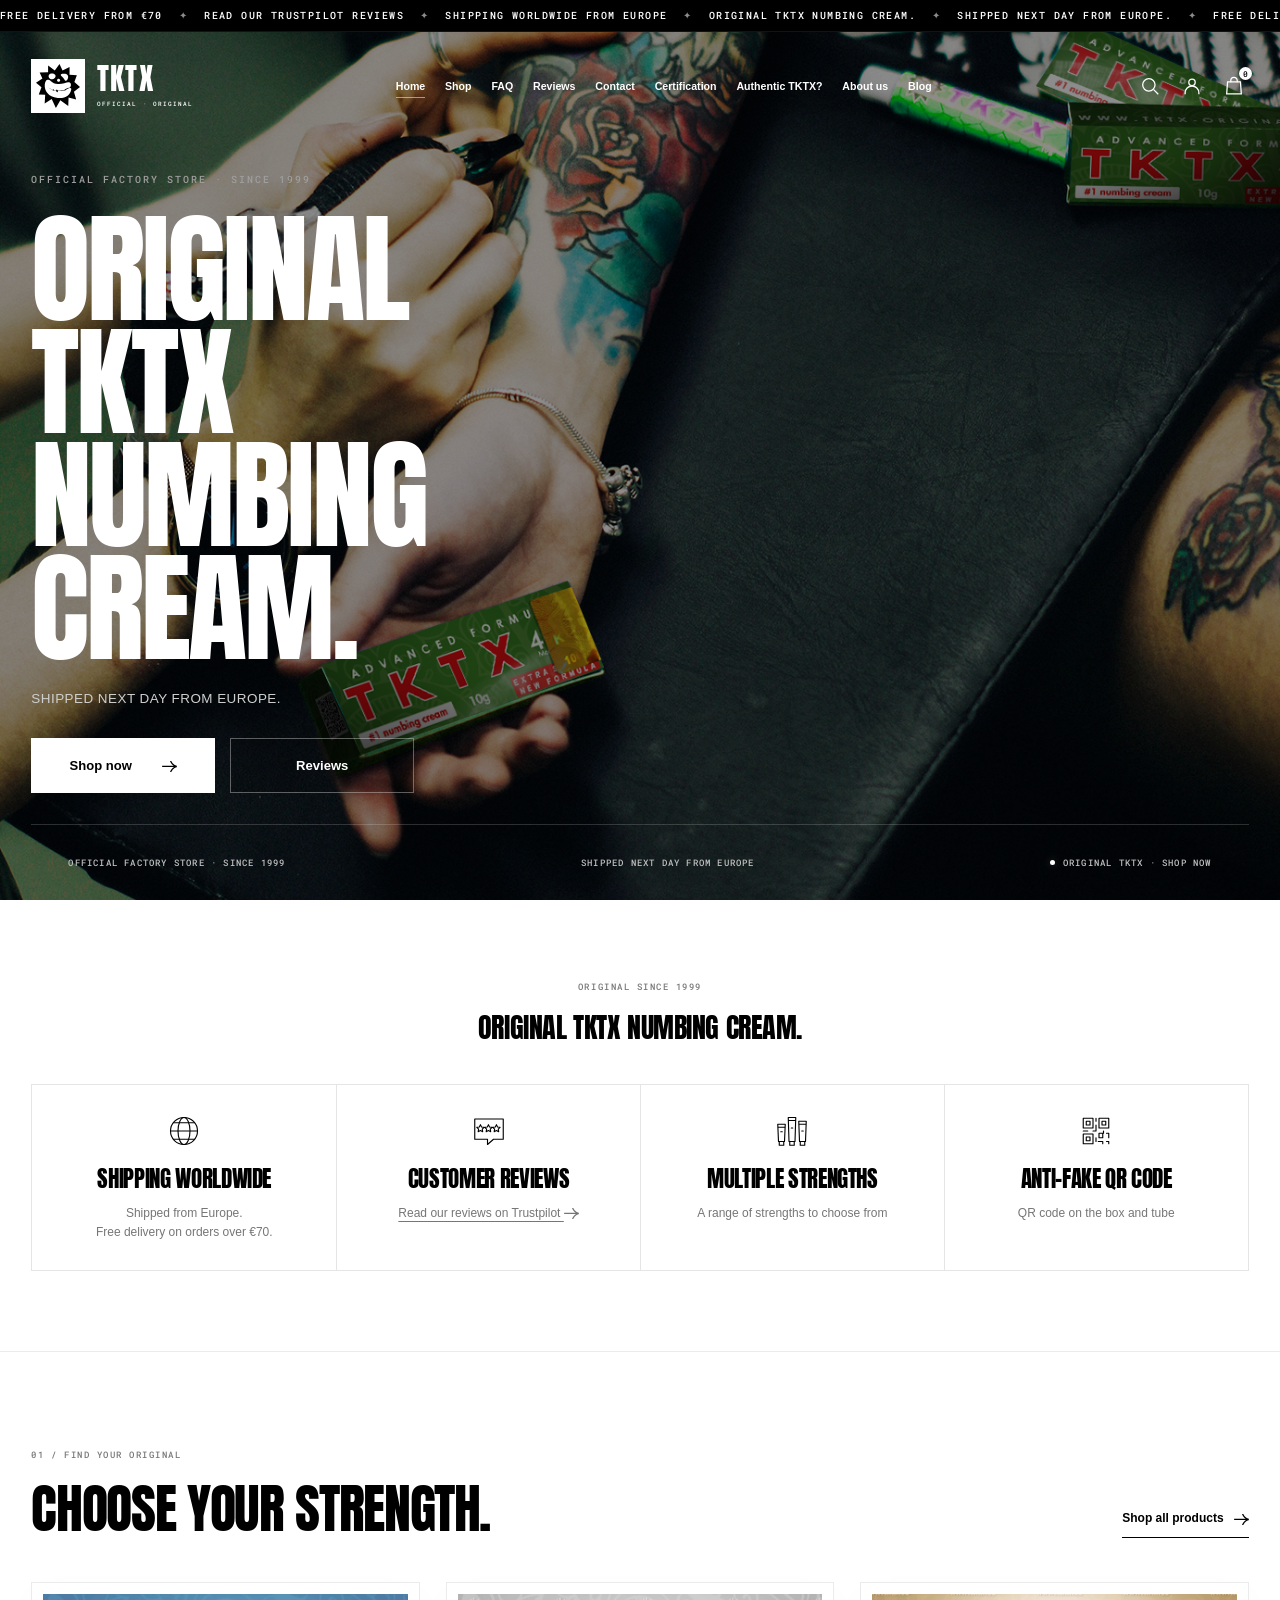
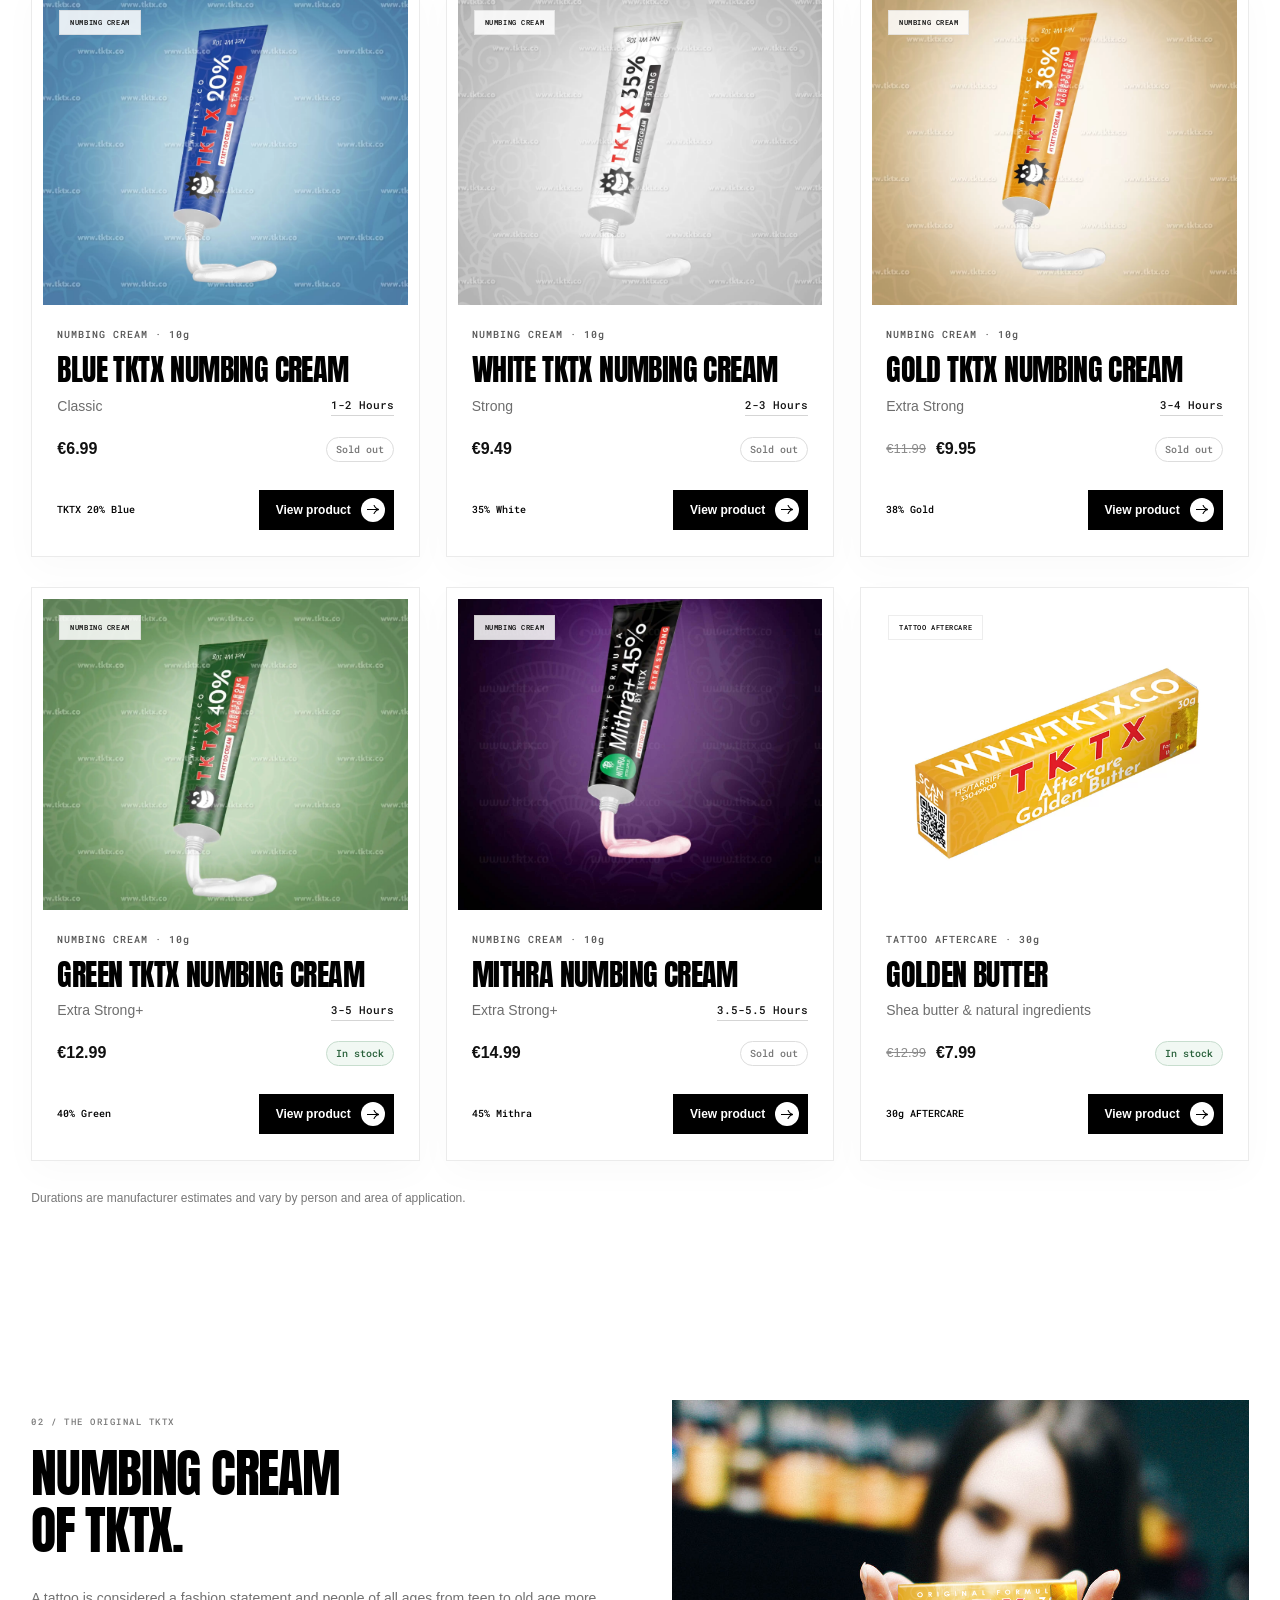
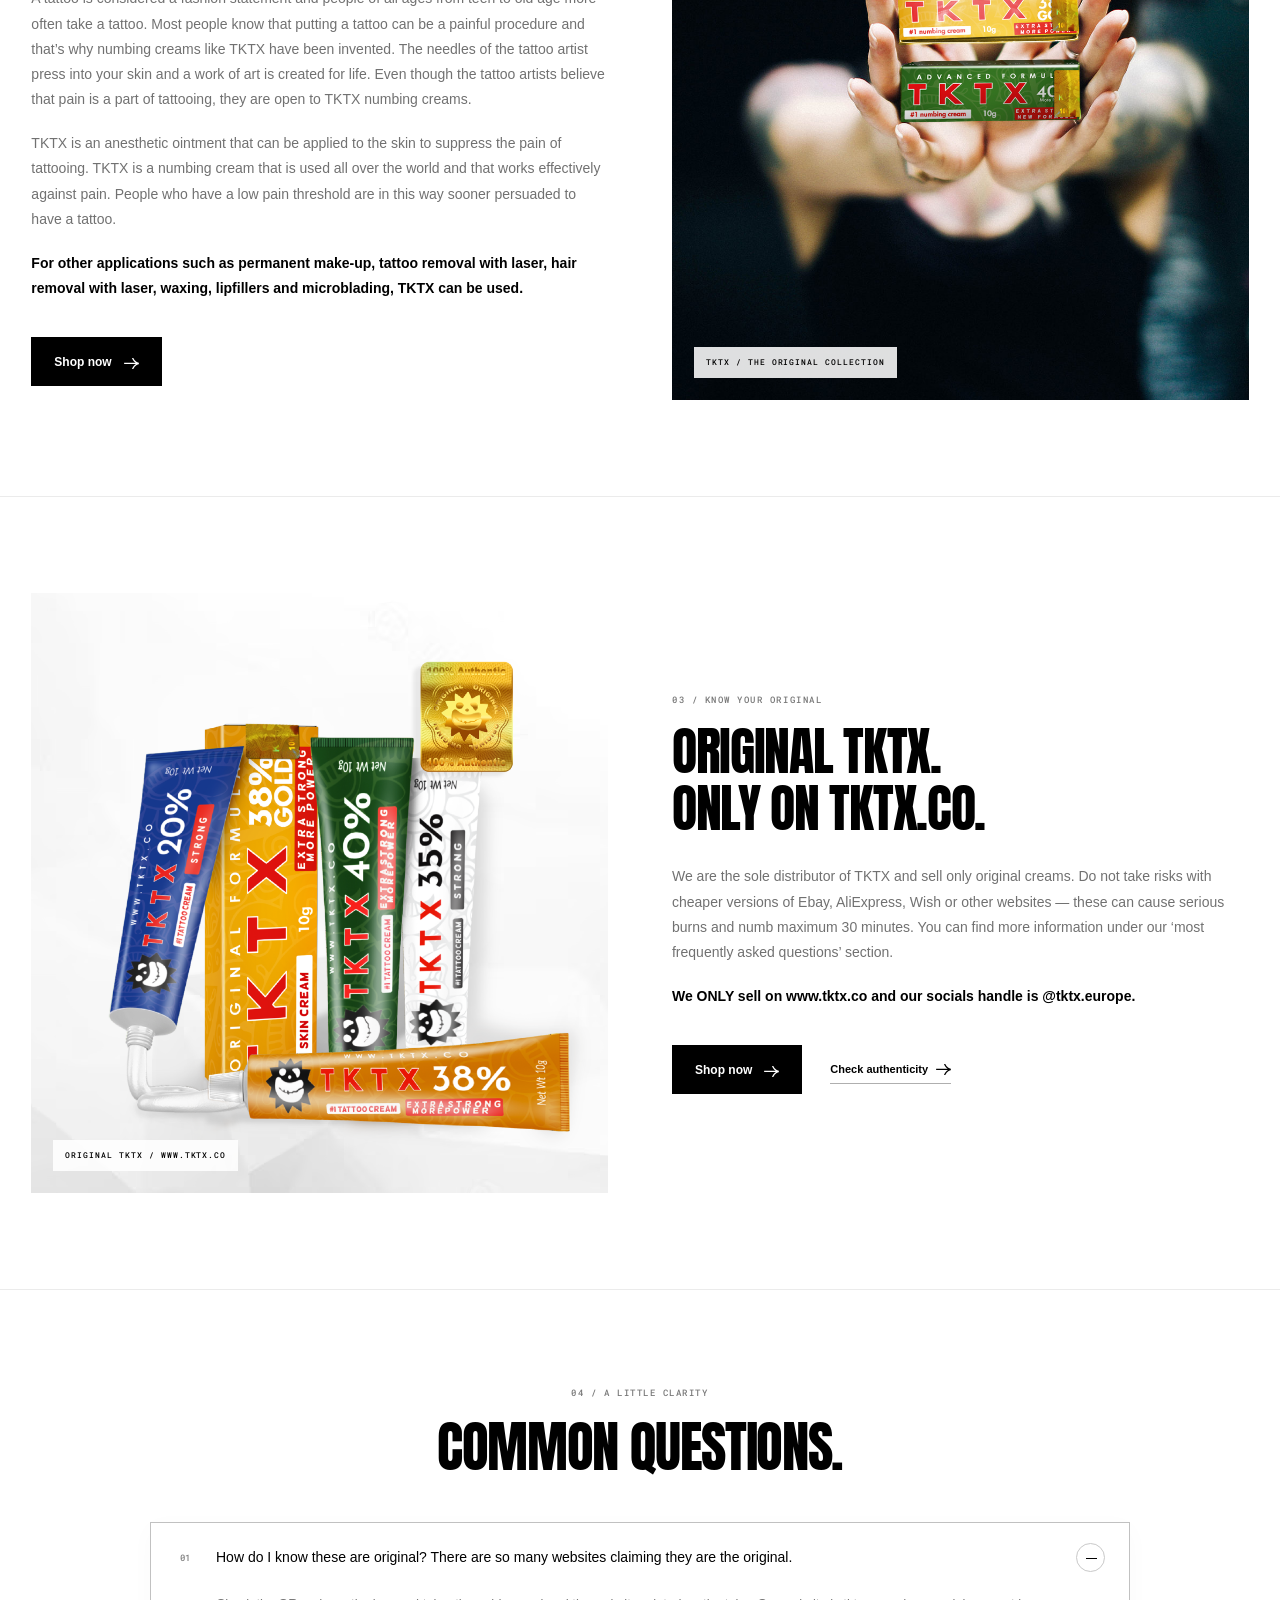
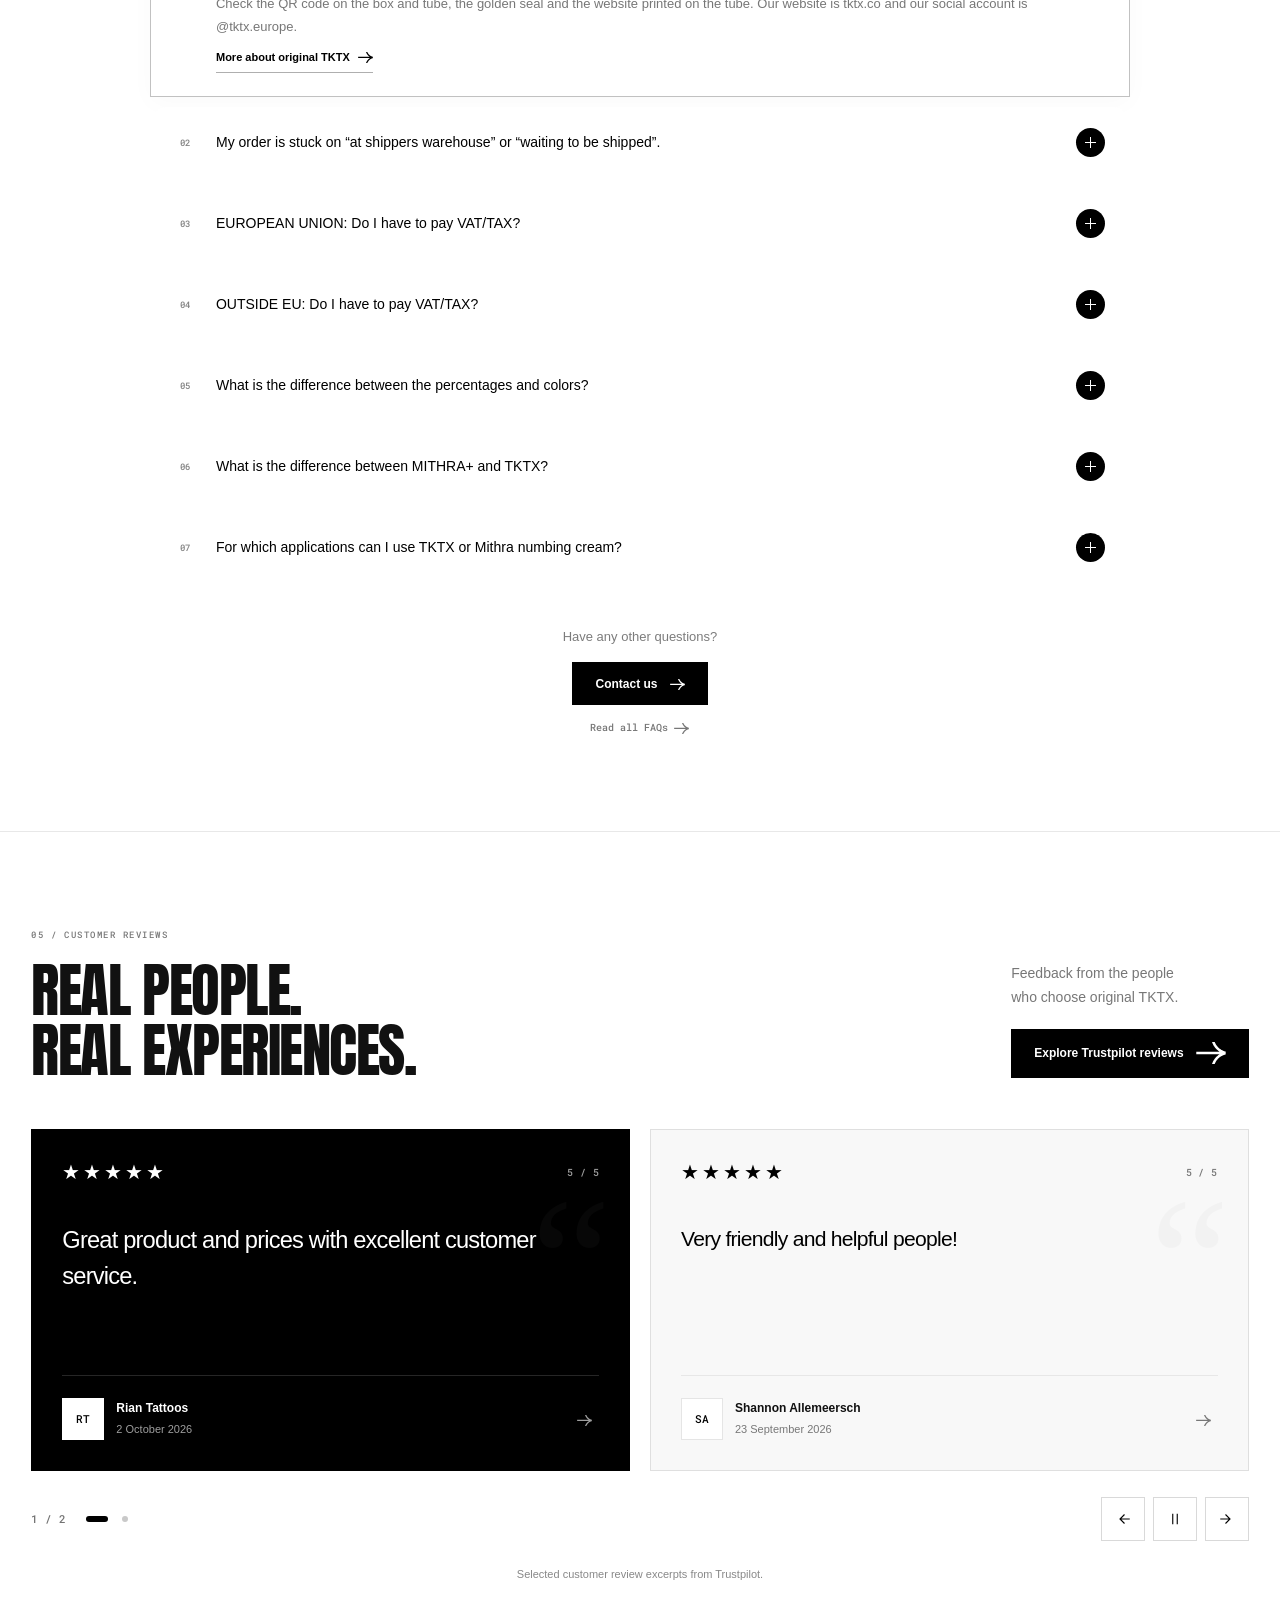
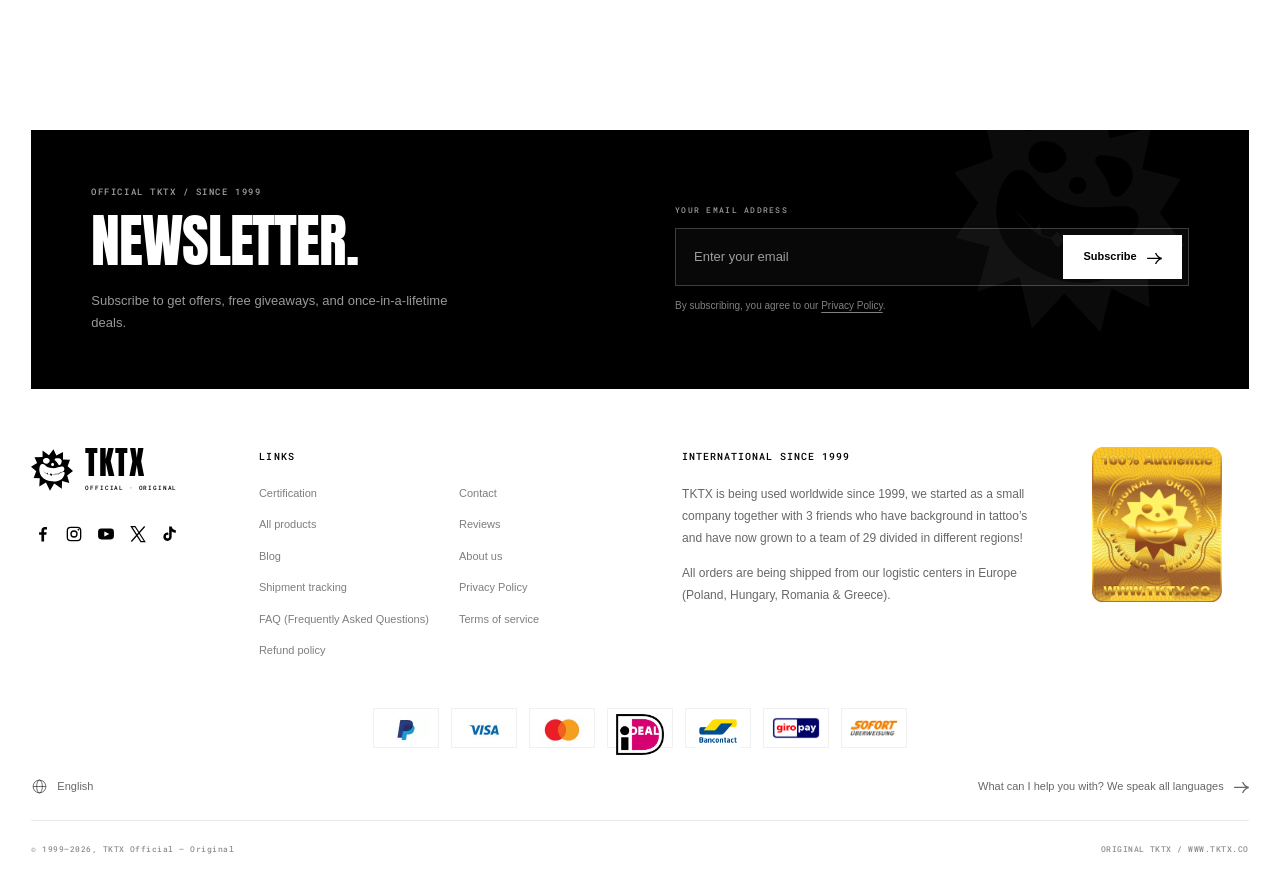
==== commit 2ca77ce8: "Add files via upload" ====
--- a/index.html
+++ b/index.html
@@ -9,24 +9,26 @@
   <link rel="icon" href="assets/tktx-logo-light.svg" type="image/svg+xml">
   <link rel="preload" href="assets/anton.ttf" as="font" type="font/ttf" crossorigin>
   <link rel="preload" href="assets/roboto-mono.ttf" as="font" type="font/ttf" crossorigin>
-  <link rel="preload" href="assets/cinematic-tattoo.png" as="image" fetchpriority="high">
+  <link rel="preload" href="assets/tktx-hand-banner.jpg" as="image" fetchpriority="high">
   <style>html,body{margin:0;min-width:320px;background:#000000}</style>
-  <link rel="stylesheet" href="style.css?v=7">
-  <link rel="stylesheet" href="home-sections.css?v=7">
+  <link rel="stylesheet" href="style.css?v=8">
+  <link rel="stylesheet" href="home-sections.css?v=8">
   <link rel="stylesheet" href="footer-finish.css?v=3">
   <script src="script.js?v=3" defer></script>
-  <script src="category-slider.js?v=1" defer></script>
   <script src="home-sections.js?v=1" defer></script>
-  <link rel="stylesheet" href="catalog.css?v=1">
+  <link rel="stylesheet" href="catalog.css?v=16">
+  <link rel="stylesheet" href="refine.css?v=11">
+  <link rel="stylesheet" href="responsive-updates.css?v=2">
+  <script src="reviews-slider.js?v=1" defer></script>
 </head>
 <body>
   <main class="tktx-store">
     <section class="hero" aria-labelledby="hero-title">
       <div class="announcement" role="region" aria-label="Store announcements">
-        <p class="sr-only">Free delivery from €70. Customers rate 4.6/5. Shipping worldwide from Europe.</p>
+        <p class="sr-only">Free delivery from €70. Read our reviews on Trustpilot. Shipping worldwide from Europe. Original TKTX numbing cream. Shipped next day from Europe.</p>
         <div class="announcement-track" aria-hidden="true">
-          <div class="announcement-group"><span>FREE DELIVERY FROM €70</span><i>✦</i><span>CUSTOMERS RATE 4.6/5</span><i>✦</i><span>SHIPPING WORLDWIDE FROM EUROPE</span><i>✦</i></div>
-          <div class="announcement-group"><span>FREE DELIVERY FROM €70</span><i>✦</i><span>CUSTOMERS RATE 4.6/5</span><i>✦</i><span>SHIPPING WORLDWIDE FROM EUROPE</span><i>✦</i></div>
+          <div class="announcement-group"><span>FREE DELIVERY FROM €70</span><i>✦</i><span>READ OUR TRUSTPILOT REVIEWS</span><i>✦</i><span>SHIPPING WORLDWIDE FROM EUROPE</span><i>✦</i><span>ORIGINAL TKTX NUMBING CREAM.</span><i>✦</i><span>SHIPPED NEXT DAY FROM EUROPE.</span><i>✦</i></div>
+          <div class="announcement-group"><span>FREE DELIVERY FROM €70</span><i>✦</i><span>READ OUR TRUSTPILOT REVIEWS</span><i>✦</i><span>SHIPPING WORLDWIDE FROM EUROPE</span><i>✦</i><span>ORIGINAL TKTX NUMBING CREAM.</span><i>✦</i><span>SHIPPED NEXT DAY FROM EUROPE.</span><i>✦</i></div>
         </div>
       </div>
       <div class="hero-image" aria-hidden="true"></div>
@@ -40,7 +42,7 @@
           <a class="nav-link current" href="index.html" aria-current="page">Home</a>
           <a class="nav-link" href="index.html#products">Shop</a>
           <a class="nav-link" href="https://www.tktx.co/faq-frequently-asked-questions/">FAQ</a>
-          <a class="nav-link" href="https://www.tktx.co/reviews/">Reviews</a>
+          <a class="nav-link" href="https://www.trustpilot.com/review/tktx.co" target="_blank" rel="noopener noreferrer">Reviews</a>
           <a class="nav-link" href="https://www.tktx.co/contact/">Contact</a>
           <a class="nav-link" href="https://www.tktx.co/certification/">Certification</a>
           <a class="nav-link" href="https://www.tktx.co/fake-tktx/">Authentic TKTX?</a>
@@ -56,15 +58,16 @@
       </header>
       <div class="hero-copy">
         <p class="eyebrow reveal">OFFICIAL FACTORY STORE · SINCE 1999</p>
-        <h1 id="hero-title" aria-label="TKTX Official — Original Store">
+        <h1 id="hero-title" aria-label="ORIGINAL TKTX NUMBING CREAM.">
+          <span class="line"><span>ORIGINAL</span></span>
           <span class="line"><span>TKTX</span></span>
-          <span class="line"><span>ORIGINAL</span></span>
-          <span class="line"><span>STORE.</span></span>
+          <span class="line"><span>NUMBING</span></span>
+          <span class="line"><span>CREAM.</span></span>
         </h1>
-        <p class="description reveal">Original TKTX numbing cream.<br>Shipped next day from Europe.</p>
+        <p class="description reveal">SHIPPED NEXT DAY FROM EUROPE.</p>
         <div class="actions reveal">
-          <a class="button primary" href="index.html#products">Shop now <span aria-hidden="true">↗</span></a>
-          <a class="button secondary" href="https://www.tktx.co/reviews/">Reviews</a>
+          <a class="button primary" href="index.html#products">Shop now <span aria-hidden="true"><span class="tktx-arrow" aria-hidden="true"></span></span></a>
+          <a class="button secondary" href="https://www.trustpilot.com/review/tktx.co" target="_blank" rel="noopener noreferrer">Reviews</a>
         </div>
       </div>
       <footer class="hero-footer">
@@ -73,8 +76,8 @@
         <a class="store-status" href="index.html#products"><i aria-hidden="true"></i> ORIGINAL TKTX · SHOP NOW</a>
       </footer>
       <nav id="mobile-nav" class="mobile-nav" aria-label="Mobile navigation" inert>
-        <a href="index.html">Home</a><a href="index.html#products">Shop <span aria-hidden="true">↗</span></a>
-        <a href="https://www.tktx.co/faq-frequently-asked-questions/">FAQ</a><a href="https://www.tktx.co/reviews/">Reviews</a>
+        <a href="index.html">Home</a><a href="index.html#products">Shop <span aria-hidden="true"><span class="tktx-arrow" aria-hidden="true"></span></span></a>
+        <a href="https://www.tktx.co/faq-frequently-asked-questions/">FAQ</a><a href="https://www.trustpilot.com/review/tktx.co" target="_blank" rel="noopener noreferrer">Reviews</a>
         <a href="https://www.tktx.co/contact/">Contact</a><a href="https://www.tktx.co/certification/">Certification</a>
         <a href="https://www.tktx.co/fake-tktx/">Authentic TKTX?</a><a href="https://www.tktx.co/about-us/">About us</a>
         <a href="https://www.tktx.co/magazinea/">Blog</a>
@@ -84,38 +87,21 @@
       <div class="page-container">
         <p class="section-kicker center">ORIGINAL SINCE 1999</p>
         <h2 id="benefits-title" class="benefits-title">ORIGINAL TKTX NUMBING CREAM.</h2>
-        <div class="benefits-grid">
-          <article class="benefit"><div class="benefit-icon"><svg viewBox="0 0 48 48" fill="none" stroke="currentColor" stroke-width="1.5" stroke-linecap="round" stroke-linejoin="round" aria-hidden="true"><path d="M5 12h25v23H5zM30 21h7l6 8v6h-6M30 35H17M5 35H3M3 18h10M3 23h7"/><circle cx="12" cy="35" r="4"/><circle cx="34" cy="35" r="4"/><path d="M34 25h3l3 5h-6z"/></svg></div><h3>FREE DELIVERY</h3><p>For orders above €70</p></article>
-          <article class="benefit"><div class="benefit-icon"><svg viewBox="0 0 48 48" fill="none" stroke="currentColor" stroke-width="1.5" stroke-linecap="round" stroke-linejoin="round" aria-hidden="true"><path d="M5 8h38v27H30l-8 7v-7H5z"/><path d="m14 16 1.5 3.2 3.5.5-2.5 2.5.6 3.5-3.1-1.6-3.1 1.6.6-3.5L9 19.7l3.5-.5zM25 16l1.5 3.2 3.5.5-2.5 2.5.6 3.5-3.1-1.6-3.1 1.6.6-3.5-2.5-2.5 3.5-.5zM36 16l1.5 3.2 3.5.5-2.5 2.5.6 3.5-3.1-1.6-3.1 1.6.6-3.5-2.5-2.5 3.5-.5z" transform="translate(-1 0) scale(.97)"/></svg></div><h3>SATISFIED CUSTOMERS</h3><p>Customers rate 4.6/5</p></article>
-          <article class="benefit"><div class="benefit-icon"><svg viewBox="0 0 48 48" fill="none" stroke="currentColor" stroke-width="1.5" stroke-linecap="round" stroke-linejoin="round" aria-hidden="true"><circle cx="24" cy="24" r="18"/><ellipse cx="24" cy="24" rx="8" ry="18"/><path d="M6 24h36M10 13h28M10 35h28"/></svg></div><h3>SHIPPING WORLDWIDE</h3><p>We ship worldwide from our Europe warehouse</p></article>
+        <div class="benefits-grid compact-benefits">
+          <article class="benefit"><div class="benefit-icon"><svg viewBox="0 0 48 48" fill="none" stroke="currentColor" stroke-width="1.5" stroke-linecap="round" stroke-linejoin="round" aria-hidden="true"><circle cx="24" cy="24" r="18"/><ellipse cx="24" cy="24" rx="8" ry="18"/><path d="M6 24h36M10 13h28M10 35h28"/></svg></div><h3>SHIPPING WORLDWIDE</h3><p>Shipped from Europe.<br>Free delivery on orders over €70.</p></article>
+          <article class="benefit"><div class="benefit-icon"><svg viewBox="0 0 48 48" fill="none" stroke="currentColor" stroke-width="1.5" stroke-linecap="round" stroke-linejoin="round" aria-hidden="true"><path d="M5 8h38v27H30l-8 7v-7H5z"/><path d="m14 16 1.5 3.2 3.5.5-2.5 2.5.6 3.5-3.1-1.6-3.1 1.6.6-3.5L9 19.7l3.5-.5zM25 16l1.5 3.2 3.5.5-2.5 2.5.6 3.5-3.1-1.6-3.1 1.6.6-3.5-2.5-2.5 3.5-.5zM36 16l1.5 3.2 3.5.5-2.5 2.5.6 3.5-3.1-1.6-3.1 1.6.6-3.5-2.5-2.5 3.5-.5z" transform="translate(-1 0) scale(.97)"/></svg></div><h3>CUSTOMER REVIEWS</h3><p><a href="https://www.trustpilot.com/review/tktx.co" target="_blank" rel="noopener noreferrer">Read our reviews on Trustpilot <span class="tktx-arrow" aria-hidden="true"></span></a></p></article>
+          
           <article class="benefit"><div class="benefit-icon"><svg viewBox="0 0 48 48" fill="none" stroke="currentColor" stroke-width="1.5" stroke-linecap="round" stroke-linejoin="round" aria-hidden="true"><path d="M5 15h10l-1 23H6L5 15ZM19 6h10l-1 32h-8L19 6ZM33 11h10l-1 27h-8l-1-27ZM7 38h6v5H7zM21 38h6v5h-6zM35 38h6v5h-6zM5 19h10M19 10h10M33 15h10"/><path d="M9 25h2M23 20h2M37 24h2"/></svg></div><h3>MULTIPLE STRENGTHS</h3><p>A range of strengths to choose from</p></article>
           <article class="benefit"><div class="benefit-icon"><svg viewBox="0 0 48 48" fill="none" stroke="currentColor" stroke-width="1.5" stroke-linecap="round" stroke-linejoin="round" aria-hidden="true"><path d="M7 7h13v13H7zM28 7h13v13H28zM7 28h13v13H7z"/><path d="M11 11h5v5h-5zM32 11h5v5h-5zM11 32h5v5h-5zM28 27h5v6h-5zM38 27h3v6M27 38h6v3M38 38h3v3M20 24h4M24 7v4M24 16v8M7 24h6M34 24v3M24 33v5"/></svg></div><h3>ANTI-FAKE QR CODE</h3><p>QR code on the box and tube</p></article>
-          <article class="benefit benefit-rating"><div class="benefit-icon"><svg viewBox="0 0 48 48" fill="none" stroke="currentColor" stroke-width="1.5" stroke-linecap="round" stroke-linejoin="round" aria-hidden="true"><path d="m24 5 5.5 11.1L42 18l-9 8.8 2.1 12.4L24 33.3l-11.1 5.9L15 26.8 6 18l12.5-1.9L24 5Z"/></svg></div><h3>4.7 / 5</h3><p>Based on 898 reviews</p></article>
-        </div>
-      </div>
-    </section>
-    <section class="collection-section" id="categories" aria-labelledby="collection-title" data-category-carousel aria-roledescription="carousel">
-      <div class="collection-container">
-        <header class="collection-heading">
-          <div>
-            <p class="collection-eyebrow">01 / THE ORIGINAL COLLECTION</p>
-            <h2 id="collection-title">SHOP BY CATEGORY.</h2>
-          </div>
-          <div class="collection-heading-actions">
-            <a class="collection-all" href="index.html#products">Explore all products <span aria-hidden="true">↗</span></a>
-<div class="category-controls" aria-label="Category slider controls">
-              <button class="category-control category-prev" type="button" aria-label="Previous category"><svg viewBox="0 0 24 24" fill="none" stroke="currentColor" stroke-width="1.5" aria-hidden="true"><path d="m14 5-7 7 7 7M7 12h14"/></svg></button>
-              <button class="category-control category-next" type="button" aria-label="Next category"><svg viewBox="0 0 24 24" fill="none" stroke="currentColor" stroke-width="1.5" aria-hidden="true"><path d="m10 5 7 7-7 7M17 12H3"/></svg></button>
-            </div>
-          </div>
-        </header>
-        <div class="category-viewport">
-          <div class="category-track">
-<a class="category-product" href="product-blue.html" aria-label="Explore TKTX BLUE"><figure><div class="category-product-stage"><img src="assets/products/blue.webp" width="900" height="900" loading="lazy" decoding="async" alt="TKTX BLUE 20% BLUE"></div><figcaption><span class="category-type">NUMBING CREAM</span><h3>TKTX BLUE<span class="category-arrow" aria-hidden="true">↗</span></h3></figcaption></figure></a><a class="category-product" href="product-white.html" aria-label="Explore TKTX WHITE"><figure><div class="category-product-stage"><img src="assets/products/white.webp" width="900" height="900" loading="lazy" decoding="async" alt="TKTX WHITE 35% WHITE"></div><figcaption><span class="category-type">NUMBING CREAM</span><h3>TKTX WHITE<span class="category-arrow" aria-hidden="true">↗</span></h3></figcaption></figure></a><a class="category-product" href="product-gold.html" aria-label="Explore TKTX GOLD"><figure><div class="category-product-stage"><img src="assets/products/gold.webp" width="900" height="900" loading="lazy" decoding="async" alt="TKTX GOLD 38% GOLD"></div><figcaption><span class="category-type">NUMBING CREAM</span><h3>TKTX GOLD<span class="category-arrow" aria-hidden="true">↗</span></h3></figcaption></figure></a><a class="category-product" href="product-green.html" aria-label="Explore TKTX GREEN"><figure><div class="category-product-stage"><img src="assets/products/green.jpg" width="900" height="900" loading="lazy" decoding="async" alt="TKTX GREEN 40% GREEN"></div><figcaption><span class="category-type">NUMBING CREAM</span><h3>TKTX GREEN<span class="category-arrow" aria-hidden="true">↗</span></h3></figcaption></figure></a><a class="category-product" href="product-mithra.html" aria-label="Explore MITHRA"><figure><div class="category-product-stage"><img src="assets/products/mithra.jpg" width="900" height="900" loading="lazy" decoding="async" alt="MITHRA 45% MITHRA"></div><figcaption><span class="category-type">NUMBING CREAM</span><h3>MITHRA<span class="category-arrow" aria-hidden="true">↗</span></h3></figcaption></figure></a><a class="category-product" href="product-golden-butter.html" aria-label="Explore GOLDEN BUTTER"><figure><div class="category-product-stage"><img src="assets/products/golden-butter.webp" width="900" height="900" loading="lazy" decoding="async" alt="GOLDEN BUTTER 30g AFTERCARE"></div><figcaption><span class="category-type">TATTOO AFTERCARE</span><h3>GOLDEN BUTTER<span class="category-arrow" aria-hidden="true">↗</span></h3></figcaption></figure></a>
-</div>
-        </div>
-      </div>
-    </section>
+        </div>
+      </div>
+    </section>
+    <section class="products-section" id="products" aria-labelledby="products-title">
+      <div class="page-container">
+        <header class="products-heading"><div><p class="section-kicker">01 / FIND YOUR ORIGINAL</p><h2 id="products-title">CHOOSE YOUR STRENGTH.</h2></div><a class="collection-all" href="index.html#products">Shop all products <span aria-hidden="true"><span class="tktx-arrow" aria-hidden="true"></span></span></a></header>
+        <div class="shop-grid">
+<article class="shop-card" data-product="blue"><a class="shop-card-image" href="product-blue.html" aria-label="View BLUE TKTX NUMBING CREAM"><span class="shop-card-badge">NUMBING CREAM</span><img class="shop-packshot" src="assets/products/blue.webp" alt="BLUE TKTX NUMBING CREAM — TKTX 20% Blue" width="900" height="900" loading="lazy" decoding="async"></a><div class="shop-card-body"><p class="shop-card-label">NUMBING CREAM · 10g</p><h3><a href="product-blue.html">BLUE TKTX NUMBING CREAM</a></h3><p class="shop-card-description"><span>Classic</span><span class="card-duration">1-2 Hours</span></p><div class="catalog-price"><strong>€6.99</strong><span class="stock-label ">Sold out</span></div><div class="shop-card-bottom"><span class="variant-pill">TKTX 20% Blue</span><a class="buy-button" href="product-blue.html" aria-label="View BLUE TKTX NUMBING CREAM details">View product <span aria-hidden="true"><span class="tktx-arrow" aria-hidden="true"></span></span></a></div></div></article><article class="shop-card" data-product="white"><a class="shop-card-image" href="product-white.html" aria-label="View WHITE TKTX NUMBING CREAM"><span class="shop-card-badge">NUMBING CREAM</span><img class="shop-packshot" src="assets/products/white.webp" alt="WHITE TKTX NUMBING CREAM — 35% White" width="900" height="900" loading="lazy" decoding="async"></a><div class="shop-card-body"><p class="shop-card-label">NUMBING CREAM · 10g</p><h3><a href="product-white.html">WHITE TKTX NUMBING CREAM</a></h3><p class="shop-card-description"><span>Strong</span><span class="card-duration">2-3 Hours</span></p><div class="catalog-price"><strong>€9.49</strong><span class="stock-label ">Sold out</span></div><div class="shop-card-bottom"><span class="variant-pill">35% White</span><a class="buy-button" href="product-white.html" aria-label="View WHITE TKTX NUMBING CREAM details">View product <span aria-hidden="true"><span class="tktx-arrow" aria-hidden="true"></span></span></a></div></div></article><article class="shop-card" data-product="gold"><a class="shop-card-image" href="product-gold.html" aria-label="View GOLD TKTX NUMBING CREAM"><span class="shop-card-badge">NUMBING CREAM</span><img class="shop-packshot" src="assets/products/gold.webp" alt="GOLD TKTX NUMBING CREAM — 38% Gold" width="900" height="900" loading="lazy" decoding="async"></a><div class="shop-card-body"><p class="shop-card-label">NUMBING CREAM · 10g</p><h3><a href="product-gold.html">GOLD TKTX NUMBING CREAM</a></h3><p class="shop-card-description"><span>Extra Strong</span><span class="card-duration">3-4 Hours</span></p><div class="catalog-price"><del>€11.99</del> <strong>€9.95</strong><span class="stock-label ">Sold out</span></div><div class="shop-card-bottom"><span class="variant-pill">38% Gold</span><a class="buy-button" href="product-gold.html" aria-label="View GOLD TKTX NUMBING CREAM details">View product <span aria-hidden="true"><span class="tktx-arrow" aria-hidden="true"></span></span></a></div></div></article><article class="shop-card" data-product="green"><a class="shop-card-image" href="product-green.html" aria-label="View GREEN TKTX NUMBING CREAM"><span class="shop-card-badge">NUMBING CREAM</span><img class="shop-packshot" src="assets/products/green.jpg" alt="GREEN TKTX NUMBING CREAM — 40% Green" width="900" height="900" loading="lazy" decoding="async"></a><div class="shop-card-body"><p class="shop-card-label">NUMBING CREAM · 10g</p><h3><a href="product-green.html">GREEN TKTX NUMBING CREAM</a></h3><p class="shop-card-description"><span>Extra Strong+</span><span class="card-duration">3-5 Hours</span></p><div class="catalog-price"><strong>€12.99</strong><span class="stock-label available">In stock</span></div><div class="shop-card-bottom"><span class="variant-pill">40% Green</span><a class="buy-button" href="product-green.html" aria-label="View GREEN TKTX NUMBING CREAM details">View product <span aria-hidden="true"><span class="tktx-arrow" aria-hidden="true"></span></span></a></div></div></article><article class="shop-card" data-product="mithra"><a class="shop-card-image" href="product-mithra.html" aria-label="View MITHRA NUMBING CREAM"><span class="shop-card-badge">NUMBING CREAM</span><img class="shop-packshot" src="assets/products/mithra.jpg" alt="MITHRA NUMBING CREAM — 45% Mithra" width="900" height="900" loading="lazy" decoding="async"></a><div class="shop-card-body"><p class="shop-card-label">NUMBING CREAM · 10g</p><h3><a href="product-mithra.html">MITHRA NUMBING CREAM</a></h3><p class="shop-card-description"><span>Extra Strong+</span><span class="card-duration">3.5-5.5 Hours</span></p><div class="catalog-price"><strong>€14.99</strong><span class="stock-label ">Sold out</span></div><div class="shop-card-bottom"><span class="variant-pill">45% Mithra</span><a class="buy-button" href="product-mithra.html" aria-label="View MITHRA NUMBING CREAM details">View product <span aria-hidden="true"><span class="tktx-arrow" aria-hidden="true"></span></span></a></div></div></article><article class="shop-card" data-product="golden-butter"><a class="shop-card-image" href="product-golden-butter.html" aria-label="View GOLDEN BUTTER"><span class="shop-card-badge">TATTOO AFTERCARE</span><img class="shop-packshot" src="assets/products/golden-butter.webp" alt="GOLDEN BUTTER — 30g AFTERCARE tube and packaging" width="900" height="900" loading="lazy" decoding="async"></a><div class="shop-card-body"><p class="shop-card-label">TATTOO AFTERCARE · 30g</p><h3><a href="product-golden-butter.html">GOLDEN BUTTER</a></h3><p class="shop-card-description">Shea butter & natural ingredients</p><div class="catalog-price"><del>€12.99</del> <strong>€7.99</strong><span class="stock-label available">In stock</span></div><div class="shop-card-bottom"><span class="variant-pill">30g AFTERCARE</span><a class="buy-button" href="product-golden-butter.html" aria-label="View GOLDEN BUTTER details">View product <span aria-hidden="true"><span class="tktx-arrow" aria-hidden="true"></span></span></a></div></div></article>
+</div><p class="duration-note">Durations are manufacturer estimates and vary by person and area of application.</p></div></section>
     <section class="story-section" id="about-tktx" aria-labelledby="story-title">
       <div class="page-container story-grid">
         <div class="story-copy">
@@ -126,33 +112,28 @@
             <p>TKTX is an anesthetic ointment that can be applied to the skin to suppress the pain of tattooing. TKTX is a numbing cream that is used all over the world and that works effectively against pain. People who have a low pain threshold are in this way sooner persuaded to have a tattoo.</p>
             <p class="story-emphasis">For other applications such as permanent make-up, tattoo removal with laser, hair removal with laser, waxing, lipfillers and microblading, TKTX can be used.</p>
           </div>
-          <a class="dark-button" href="index.html#products">Shop now <span aria-hidden="true">↗</span></a>
-        </div>
-        <figure class="story-image"><img src="assets/tktx-story-model.png" alt="Black and white portrait of a tattooed model" width="750" height="750" loading="lazy" decoding="async"><figcaption>TKTX / THE ORIGINAL COLLECTION</figcaption></figure>
-      </div>
-    </section>
-    <section class="products-section" id="products" aria-labelledby="products-title">
-      <div class="page-container">
-        <header class="products-heading"><div><p class="section-kicker">03 / FIND YOUR ORIGINAL</p><h2 id="products-title">THE TKTX COLLECTION.</h2></div><a class="collection-all" href="index.html#products">Shop all products <span aria-hidden="true">↗</span></a></header>
-        <div class="shop-grid">
-<article class="shop-card" data-product="blue"><a class="shop-card-image" href="product-blue.html" aria-label="View TKTX BLUE"><span class="shop-card-badge">NUMBING CREAM</span><img class="shop-packshot" src="assets/products/blue.webp" alt="TKTX BLUE — 20% BLUE tube and packaging" width="900" height="900" loading="lazy" decoding="async"></a><div class="shop-card-body"><p class="shop-card-label">NUMBING CREAM · 10g</p><h3><a href="product-blue.html">TKTX BLUE</a></h3><p class="shop-card-description">Classic</p><div class="catalog-price"><strong>€6.99</strong><span class="stock-label ">Sold out</span></div><div class="shop-card-bottom"><span class="variant-pill">20% BLUE</span><a class="buy-button" href="product-blue.html" aria-label="View TKTX BLUE details">View product <span aria-hidden="true">↗</span></a></div></div></article><article class="shop-card" data-product="white"><a class="shop-card-image" href="product-white.html" aria-label="View TKTX WHITE"><span class="shop-card-badge">NUMBING CREAM</span><img class="shop-packshot" src="assets/products/white.webp" alt="TKTX WHITE — 35% WHITE tube and packaging" width="900" height="900" loading="lazy" decoding="async"></a><div class="shop-card-body"><p class="shop-card-label">NUMBING CREAM · 10g</p><h3><a href="product-white.html">TKTX WHITE</a></h3><p class="shop-card-description">Strong</p><div class="catalog-price"><strong>€9.49</strong><span class="stock-label ">Sold out</span></div><div class="shop-card-bottom"><span class="variant-pill">35% WHITE</span><a class="buy-button" href="product-white.html" aria-label="View TKTX WHITE details">View product <span aria-hidden="true">↗</span></a></div></div></article><article class="shop-card" data-product="gold"><a class="shop-card-image" href="product-gold.html" aria-label="View TKTX GOLD"><span class="shop-card-badge">NUMBING CREAM</span><img class="shop-packshot" src="assets/products/gold.webp" alt="TKTX GOLD — 38% GOLD tube and packaging" width="900" height="900" loading="lazy" decoding="async"></a><div class="shop-card-body"><p class="shop-card-label">NUMBING CREAM · 10g</p><h3><a href="product-gold.html">TKTX GOLD</a></h3><p class="shop-card-description">Extra Strong</p><div class="catalog-price"><del>€11.99</del> <strong>€9.95</strong><span class="stock-label ">Sold out</span></div><div class="shop-card-bottom"><span class="variant-pill">38% GOLD</span><a class="buy-button" href="product-gold.html" aria-label="View TKTX GOLD details">View product <span aria-hidden="true">↗</span></a></div></div></article><article class="shop-card" data-product="green"><a class="shop-card-image" href="product-green.html" aria-label="View TKTX GREEN"><span class="shop-card-badge">NUMBING CREAM</span><img class="shop-packshot" src="assets/products/green.jpg" alt="TKTX GREEN — 40% GREEN tube and packaging" width="900" height="900" loading="lazy" decoding="async"></a><div class="shop-card-body"><p class="shop-card-label">NUMBING CREAM · 10g</p><h3><a href="product-green.html">TKTX GREEN</a></h3><p class="shop-card-description">Extra Strong+</p><div class="catalog-price"><strong>€12.99</strong><span class="stock-label available">In stock</span></div><div class="shop-card-bottom"><span class="variant-pill">40% GREEN</span><a class="buy-button" href="product-green.html" aria-label="View TKTX GREEN details">View product <span aria-hidden="true">↗</span></a></div></div></article><article class="shop-card" data-product="mithra"><a class="shop-card-image" href="product-mithra.html" aria-label="View MITHRA"><span class="shop-card-badge">NUMBING CREAM</span><img class="shop-packshot" src="assets/products/mithra.jpg" alt="MITHRA — 45% MITHRA tube and packaging" width="900" height="900" loading="lazy" decoding="async"></a><div class="shop-card-body"><p class="shop-card-label">NUMBING CREAM · 10g</p><h3><a href="product-mithra.html">MITHRA</a></h3><p class="shop-card-description">Extra Strong+</p><div class="catalog-price"><strong>€14.99</strong><span class="stock-label ">Sold out</span></div><div class="shop-card-bottom"><span class="variant-pill">45% MITHRA</span><a class="buy-button" href="product-mithra.html" aria-label="View MITHRA details">View product <span aria-hidden="true">↗</span></a></div></div></article><article class="shop-card" data-product="golden-butter"><a class="shop-card-image" href="product-golden-butter.html" aria-label="View GOLDEN BUTTER"><span class="shop-card-badge">TATTOO AFTERCARE</span><img class="shop-packshot" src="assets/products/golden-butter.webp" alt="GOLDEN BUTTER — 30g AFTERCARE tube and packaging" width="900" height="900" loading="lazy" decoding="async"></a><div class="shop-card-body"><p class="shop-card-label">TATTOO AFTERCARE · 30g</p><h3><a href="product-golden-butter.html">GOLDEN BUTTER</a></h3><p class="shop-card-description">Shea butter & natural ingredients</p><div class="catalog-price"><del>€12.99</del> <strong>€7.99</strong><span class="stock-label available">In stock</span></div><div class="shop-card-bottom"><span class="variant-pill">30g AFTERCARE</span><a class="buy-button" href="product-golden-butter.html" aria-label="View GOLDEN BUTTER details">View product <span aria-hidden="true">↗</span></a></div></div></article>
-</div><p class="catalog-note">Prices and availability checked 27 October 2026. Confirm current details on TKTX.</p></div></section>
+          <a class="dark-button" href="index.html#products">Shop now <span aria-hidden="true"><span class="tktx-arrow" aria-hidden="true"></span></span></a>
+        </div>
+        <figure class="story-image product-feature-image"><img src="assets/tktx-green-gold-hands.jpg" alt="Hands holding TKTX Gold and TKTX Green numbing cream boxes" width="1680" height="1119" loading="lazy" decoding="async"><figcaption>TKTX / THE ORIGINAL COLLECTION</figcaption></figure>
+      </div>
+    </section>
+    
     <section class="authentic-section" id="original-tktx" aria-labelledby="authentic-title">
       <div class="page-container story-grid authenticity-grid">
-        <figure class="story-image authentic-image"><img src="assets/tktx-authentic-model.png" alt="Close-up of a tattoo artist working with a tattoo machine" width="1400" height="870" loading="lazy" decoding="async"><figcaption>ORIGINAL TKTX / WWW.TKTX.CO</figcaption></figure>
+        <figure class="story-image authentic-image"><img src="assets/tktx-original-collection.png" alt="Original TKTX Blue, Gold, Green and White products with gold authenticity seal" width="2048" height="1024" loading="lazy" decoding="async"><figcaption>ORIGINAL TKTX / WWW.TKTX.CO</figcaption></figure>
         <div class="story-copy">
-          <p class="section-kicker">04 / KNOW YOUR ORIGINAL</p>
+          <p class="section-kicker">03 / KNOW YOUR ORIGINAL</p>
           <h2 id="authentic-title">ORIGINAL TKTX.<br>ONLY ON TKTX.CO.</h2>
           <div class="story-text"><p>We are the sole distributor of TKTX and sell only original creams. Do not take risks with cheaper versions of Ebay, AliExpress, Wish or other websites — these can cause serious burns and numb maximum 30 minutes. You can find more information under our ‘most frequently asked questions’ section.</p><p class="story-emphasis">We ONLY sell on www.tktx.co and our socials handle is @tktx.europe.</p></div>
-          <div class="story-actions"><a class="dark-button" href="index.html#products">Shop now <span aria-hidden="true">↗</span></a><a class="text-link" href="https://www.tktx.co/fake-tktx/">Check authenticity <span aria-hidden="true">↗</span></a></div>
+          <div class="story-actions"><a class="dark-button" href="index.html#products">Shop now <span aria-hidden="true"><span class="tktx-arrow" aria-hidden="true"></span></span></a><a class="text-link" href="https://www.tktx.co/fake-tktx/">Check authenticity <span aria-hidden="true"><span class="tktx-arrow" aria-hidden="true"></span></span></a></div>
         </div>
       </div>
     </section>
     <section class="faq-section" id="faq" aria-labelledby="faq-title">
       <div class="page-container">
-        <header class="faq-heading"><p class="section-kicker">05 / A LITTLE CLARITY</p><h2 id="faq-title">COMMON QUESTIONS.</h2></header>
+        <header class="faq-heading"><p class="section-kicker">04 / A LITTLE CLARITY</p><h2 id="faq-title">COMMON QUESTIONS.</h2></header>
         <div class="faq-list">
-          <details class="faq-item" name="tktx-faq" open><summary><span class="faq-number">01</span><span>How do I know these are original? There are so many websites claiming they are the original.</span><span class="faq-toggle" aria-hidden="true"></span></summary><div class="faq-answer"><p>Check the QR code on the box and tube, the golden seal and the website printed on the tube. Our website is tktx.co and our social account is @tktx.europe.</p><a class="text-link" href="https://www.tktx.co/fake-tktx/">More about original TKTX ↗</a></div></details>
+          <details class="faq-item" name="tktx-faq" open style="border-radius:0"><summary><span class="faq-number">01</span><span>How do I know these are original? There are so many websites claiming they are the original.</span><span class="faq-toggle" aria-hidden="true"></span></summary><div class="faq-answer"><p>Check the QR code on the box and tube, the golden seal and the website printed on the tube. Our website is tktx.co and our social account is @tktx.europe.</p><a class="text-link" href="https://www.tktx.co/fake-tktx/">More about original TKTX <span class="tktx-arrow" aria-hidden="true"></span></a></div></details>
           <details class="faq-item" name="tktx-faq"><summary><span class="faq-number">02</span><span>My order is stuck on “at shippers warehouse” or “waiting to be shipped”.</span><span class="faq-toggle" aria-hidden="true"></span></summary><div class="faq-answer"><p>Tracking updates when the parcel reaches your country. If you have received a tracking number, your order is on its way.</p></div></details>
           <details class="faq-item" name="tktx-faq"><summary><span class="faq-number">03</span><span>EUROPEAN UNION: Do I have to pay VAT/TAX?</span><span class="faq-toggle" aria-hidden="true"></span></summary><div class="faq-answer"><p>It is included. Orders ship from within Europe.</p></div></details>
           <details class="faq-item" name="tktx-faq"><summary><span class="faq-number">04</span><span>OUTSIDE EU: Do I have to pay VAT/TAX?</span><span class="faq-toggle" aria-hidden="true"></span></summary><div class="faq-answer"><p>Charges depend on your local government’s rules. Contact us if you need help with your order.</p></div></details>
@@ -160,7 +141,29 @@
           <details class="faq-item" name="tktx-faq"><summary><span class="faq-number">06</span><span>What is the difference between MITHRA+ and TKTX?</span><span class="faq-toggle" aria-hidden="true"></span></summary><div class="faq-answer"><p>The companies have joined. Mithra+ has a thicker pink cream; TKTX has a white cream.</p></div></details>
           <details class="faq-item" name="tktx-faq"><summary><span class="faq-number">07</span><span>For which applications can I use TKTX or Mithra numbing cream?</span><span class="faq-toggle" aria-hidden="true"></span></summary><div class="faq-answer"><p>The site lists tattooing, piercing, waxing, laser procedures, permanent make-up and microblading. Read the full product information and FAQ for details.</p></div></details>
         </div>
-        <div class="faq-contact"><p>Have any other questions?</p><a class="dark-button" href="https://www.tktx.co/contact/">Contact us <span aria-hidden="true">↗</span></a><a class="faq-more" href="https://www.tktx.co/faq-frequently-asked-questions/">Read all FAQs ↗</a></div>
+        <div class="faq-contact"><p>Have any other questions?</p><a class="dark-button" href="https://www.tktx.co/contact/">Contact us <span aria-hidden="true"><span class="tktx-arrow" aria-hidden="true"></span></span></a><a class="faq-more" href="https://www.tktx.co/faq-frequently-asked-questions/">Read all FAQs <span class="tktx-arrow" aria-hidden="true"></span></a></div>
+      </div>
+    </section>
+    <section class="customer-stories" id="customer-reviews" aria-labelledby="trustpilot-title">
+      <div class="page-container">
+        <header class="customer-stories-heading"><div><p class="section-kicker">05 / CUSTOMER REVIEWS</p><h2 id="trustpilot-title">REAL PEOPLE.<br>REAL EXPERIENCES.</h2></div><div class="reviews-heading-aside"><p>Feedback from the people <br>who choose original TKTX.</p><a class="dark-button reviews-all" href="https://www.trustpilot.com/review/tktx.co" target="_blank" rel="noopener noreferrer">Explore Trustpilot reviews <span aria-hidden="true"><span class="tktx-arrow" aria-hidden="true"></span></span></a></div></header>
+        <div class="customer-stories-grid" id="reviews-track">
+          <figure class="customer-story featured-story"><div class="customer-story-top"><span class="review-stars" aria-hidden="true">★★★★★</span><span class="review-quote-mark" aria-hidden="true">“</span><span class="review-individual-rating" aria-label="Rated 5 out of 5">5 / 5</span></div><blockquote><p>Great product and prices with excellent customer service.</p></blockquote><figcaption><span class="review-avatar" aria-hidden="true">RT</span><span class="review-author"><strong>Rian Tattoos</strong><time datetime="2026-10-02">2 October 2026</time></span><a href="https://www.trustpilot.com/reviews/6ac542aa2cc6e7955d48ad70" target="_blank" rel="noopener noreferrer" aria-label="Read Rian Tattoos’ review on Trustpilot"><span class="tktx-arrow" aria-hidden="true"></span></a></figcaption></figure>
+          <figure class="customer-story"><div class="customer-story-top"><span class="review-stars" aria-hidden="true">★★★★★</span><span class="review-quote-mark" aria-hidden="true">“</span><span class="review-individual-rating" aria-label="Rated 5 out of 5">5 / 5</span></div><blockquote><p>Very friendly and helpful people!</p></blockquote><figcaption><span class="review-avatar" aria-hidden="true">SA</span><span class="review-author"><strong>Shannon Allemeersch</strong><time datetime="2026-09-23">23 September 2026</time></span><a href="https://www.trustpilot.com/reviews/6ab52eef2d8ec61a7e86c768" target="_blank" rel="noopener noreferrer" aria-label="Read Shannon Allemeersch’s review on Trustpilot"><span class="tktx-arrow" aria-hidden="true"></span></a></figcaption></figure>
+          <figure class="customer-story"><div class="customer-story-top"><span class="review-stars" aria-hidden="true">★★★★★</span><span class="review-quote-mark" aria-hidden="true">“</span><span class="review-individual-rating" aria-label="Rated 5 out of 5">5 / 5</span></div><blockquote><p>Fast shipping to AZ and cream really works.</p></blockquote><figcaption><span class="review-avatar" aria-hidden="true">JR</span><span class="review-author"><strong>JRobb</strong><time datetime="2026-03-27">27 March 2026</time></span><a href="https://www.trustpilot.com/review/tktx.co" target="_blank" rel="noopener noreferrer" aria-label="View JRobb’s review on the TKTX Trustpilot profile"><span class="tktx-arrow" aria-hidden="true"></span></a></figcaption></figure>
+        </div>
+        <div class="review-slider-controls" aria-label="Review slideshow controls" hidden>
+          <div class="review-slider-pagination">
+            <span class="review-slider-counter" aria-hidden="true">1 / 3</span>
+            <div class="review-slider-dots" role="group" aria-label="Choose review page"></div>
+          </div>
+          <div class="review-slider-buttons">
+            <button class="review-slider-button" type="button" data-review-prev aria-label="Previous reviews" aria-controls="reviews-track"><svg viewBox="0 0 24 24" fill="none" stroke="currentColor" stroke-width="1.5" aria-hidden="true"><path d="m14 6-6 6 6 6M8 12h13"/></svg></button>
+            <button class="review-slider-button review-slider-toggle" type="button" aria-label="Pause review slideshow" aria-pressed="false"><svg class="review-pause-icon" viewBox="0 0 24 24" fill="none" stroke="currentColor" stroke-width="1.5" aria-hidden="true"><path d="M9 5v14M15 5v14"/></svg><svg class="review-play-icon" viewBox="0 0 24 24" fill="none" stroke="currentColor" stroke-width="1.5" aria-hidden="true"><path d="m9 5 10 7-10 7z"/></svg></button>
+            <button class="review-slider-button" type="button" data-review-next aria-label="Next reviews" aria-controls="reviews-track"><svg viewBox="0 0 24 24" fill="none" stroke="currentColor" stroke-width="1.5" aria-hidden="true"><path d="m10 6 6 6-6 6M16 12H3"/></svg></button>
+          </div>
+        </div>
+        <div class="reviews-section-bottom"><p>Selected customer review excerpts from Trustpilot.</p></div>
       </div>
     </section>
     <footer class="site-footer" id="footer" role="contentinfo">
@@ -168,18 +171,18 @@
         <div class="newsletter-panel">
           <div class="newsletter-copy"><p class="section-kicker">OFFICIAL TKTX / SINCE 1999</p><h2>NEWSLETTER.</h2><p class="newsletter-description">Subscribe to get offers, free giveaways, and once-in-a-lifetime deals.</p></div>
           <form class="newsletter-form"><label class="newsletter-label" for="newsletter-email">YOUR EMAIL ADDRESS</label>
-            <div class="newsletter-input-row"><input class="newsletter-input" id="newsletter-email" type="email" name="email" placeholder="Enter your email" autocomplete="email" required><button class="newsletter-submit" type="submit">Subscribe <span aria-hidden="true">↗</span></button></div>
+            <div class="newsletter-input-row"><input class="newsletter-input" id="newsletter-email" type="email" name="email" placeholder="Enter your email" autocomplete="email" required><button class="newsletter-submit" type="submit">Subscribe <span aria-hidden="true"><span class="tktx-arrow" aria-hidden="true"></span></span></button></div>
             <p class="newsletter-privacy">By subscribing, you agree to our <a href="https://www.tktx.co/privacy-policy-2/">Privacy Policy</a>.</p><p class="newsletter-feedback" role="status" hidden></p>
           </form>
         </div>
         <div class="footer-main">
           <div class="footer-about"><a class="footer-brand" href="index.html" aria-label="TKTX home"><img src="assets/tktx-logo-dark.svg" alt="" width="42" height="42"><span class="footer-wordmark">TKTX<small>OFFICIAL · ORIGINAL</small></span></a><div class="footer-socials" aria-label="Social accounts"><a href="https://www.facebook.com/TKTX.Europe" aria-label="Facebook" target="_blank" rel="noopener noreferrer"><svg viewBox="0 0 24 24" aria-hidden="true"><path d="M14.5 21v-8h2.7l.4-3h-3.1V8c0-.9.3-1.5 1.6-1.5H18V3.8c-.4-.1-1.4-.2-2.5-.2-2.5 0-4.2 1.5-4.2 4.3V10H8.5v3h2.8v8z" fill="currentColor"/></svg></a><a href="https://www.instagram.com/tktx.europe" aria-label="Instagram" target="_blank" rel="noopener noreferrer"><svg viewBox="0 0 24 24" aria-hidden="true"><rect x="4" y="4" width="16" height="16" rx="4" fill="none" stroke="currentColor" stroke-width="1.6"/><circle cx="12" cy="12" r="3.6" fill="none" stroke="currentColor" stroke-width="1.6"/><circle cx="17.3" cy="6.8" r="1" fill="currentColor"/></svg></a><a href="https://www.youtube.com/@tktx.co.europe/shorts" aria-label="YouTube" target="_blank" rel="noopener noreferrer"><svg viewBox="0 0 24 24" aria-hidden="true"><rect x="2.5" y="5.5" width="19" height="13" rx="4" fill="currentColor"/><path d="m10 9 6 3-6 3z" fill="#ffffff"/></svg></a><a href="https://x.com/TKTX_europe" aria-label="X" target="_blank" rel="noopener noreferrer"><svg viewBox="0 0 24 24" aria-hidden="true"><path d="M4 3h4.5L20 21h-4.5L4 3Zm16 0L4 21" fill="none" stroke="currentColor" stroke-width="1.5"/></svg></a><a href="https://www.tiktok.com/@tktx.europe" aria-label="TikTok" target="_blank" rel="noopener noreferrer"><svg viewBox="0 0 24 24" aria-hidden="true"><path d="M14 3v12.3a5 5 0 1 1-4-4.9v3a2 2 0 1 0 1 1.9V3h3c.5 2.7 2 4.1 5 4.5v3A9 9 0 0 1 14 9" fill="currentColor"/></svg></a></div></div>
-          <nav class="footer-column footer-links" aria-label="Footer links"><h3>LINKS</h3><ul><li><a href="https://www.tktx.co/certification/">Certification</a></li><li><a href="https://www.tktx.co/contact/">Contact</a></li><li><a href="index.html#products">All products</a></li><li><a href="https://www.tktx.co/reviews/">Reviews</a></li><li><a href="https://www.tktx.co/magazinea/">Blog</a></li><li><a href="https://www.tktx.co/about-us/">About us</a></li><li><a href="https://www.tktx.co/ts-shipment-tracking/">Shipment tracking</a></li><li><a href="https://www.tktx.co/privacy-policy-2/">Privacy Policy</a></li><li><a href="https://www.tktx.co/faq-frequently-asked-questions/">FAQ (Frequently Asked Questions)</a></li><li><a href="https://www.tktx.co/terms-of-service/">Terms of service</a></li><li><a href="https://www.tktx.co/return-and-refund-policy/">Refund policy</a></li></ul></nav>
+          <nav class="footer-column footer-links" aria-label="Footer links"><h3>LINKS</h3><ul><li><a href="https://www.tktx.co/certification/">Certification</a></li><li><a href="https://www.tktx.co/contact/">Contact</a></li><li><a href="index.html#products">All products</a></li><li><a href="https://www.trustpilot.com/review/tktx.co" target="_blank" rel="noopener noreferrer">Reviews</a></li><li><a href="https://www.tktx.co/magazinea/">Blog</a></li><li><a href="https://www.tktx.co/about-us/">About us</a></li><li><a href="https://www.tktx.co/ts-shipment-tracking/">Shipment tracking</a></li><li><a href="https://www.tktx.co/privacy-policy-2/">Privacy Policy</a></li><li><a href="https://www.tktx.co/faq-frequently-asked-questions/">FAQ (Frequently Asked Questions)</a></li><li><a href="https://www.tktx.co/terms-of-service/">Terms of service</a></li><li><a href="https://www.tktx.co/return-and-refund-policy/">Refund policy</a></li></ul></nav>
           <div class="footer-history"><h3>INTERNATIONAL SINCE 1999</h3><p>TKTX is being used worldwide since 1999, we started as a small company together with 3 friends who have background in tattoo’s and have now grown to a team of 29 divided in different regions!</p><p>All orders are being shipped from our logistic centers in Europe (Poland, Hungary, Romania &amp; Greece).</p></div>
-          <div class="footer-authenticity"><img src="assets/tktx-authentic-seal.avif" alt="TKTX 100% Authentic seal" width="150" height="180" loading="lazy"></div>
+          <div class="footer-authenticity"><img src="assets/tktx-gold-authentic-seal.png" alt="TKTX 100% Authentic gold seal — www.tktx.co" width="328" height="390" loading="lazy"></div>
         </div>
         <div class="footer-payments" aria-label="Payment methods"><span><img src="assets/payment-paypal.webp" alt="PayPal" width="68" height="40" loading="lazy"></span><span><img src="assets/payment-visa.webp" alt="Visa" width="68" height="40" loading="lazy"></span><span><img src="assets/payment-mastercard.webp" alt="Mastercard" width="68" height="40" loading="lazy"></span><span><img src="assets/payment-ideal.webp" alt="iDEAL" width="68" height="40" loading="lazy"></span><span><img src="assets/payment-bancontact.webp" alt="Bancontact" width="68" height="40" loading="lazy"></span><span><img src="assets/payment-giropay.webp" alt="Giropay" width="68" height="40" loading="lazy"></span><span><img src="assets/payment-sofort.webp" alt="Sofort" width="68" height="40" loading="lazy"></span></div>
-        <div class="footer-service"><span class="footer-language"><svg viewBox="0 0 24 24" fill="none" stroke="currentColor" stroke-width="1.3" aria-hidden="true"><circle cx="12" cy="12" r="9"/><ellipse cx="12" cy="12" rx="4" ry="9"/><path d="M3 12h18"/></svg>English</span><a href="https://www.tktx.co/contact/">What can I help you with? We speak all languages <span aria-hidden="true">↗</span></a></div>
+        <div class="footer-service"><span class="footer-language"><svg viewBox="0 0 24 24" fill="none" stroke="currentColor" stroke-width="1.3" aria-hidden="true"><circle cx="12" cy="12" r="9"/><ellipse cx="12" cy="12" rx="4" ry="9"/><path d="M3 12h18"/></svg>English</span><a href="https://www.tktx.co/contact/">What can I help you with? We speak all languages <span aria-hidden="true"><span class="tktx-arrow" aria-hidden="true"></span></span></a></div>
         <div class="footer-bottom"><span>© 1999–2026, TKTX Official – Original</span><span>ORIGINAL TKTX / WWW.TKTX.CO</span></div>
       </div>
     </footer>
@@ -191,7 +194,7 @@
       <label class="sr-only" for="product-search">Search products</label>
       <input id="product-search" type="search" name="s" placeholder="Search products…" required>
       <input type="hidden" name="post_type" value="product">
-      <button class="button" type="submit">Search ↗</button>
+      <button class="button" type="submit">Search <span class="tktx-arrow" aria-hidden="true"></span></button>
     </form>
   </dialog>
   </main>
--- a/catalog.css
+++ b/catalog.css
@@ -34,3 +34,150 @@
 .tktx-store.product-page a:focus-visible{outline:2px solid #777;outline-offset:4px}
 @media(max-width:900px){.tktx-store .product-layout{grid-template-columns:1fr 1fr;gap:28px}.tktx-store .product-copy{padding:0}.tktx-store .product-copy h1{font-size:42px}.tktx-store .product-page-hero{height:130px}}
 @media(max-width:650px){.tktx-store .product-layout{grid-template-columns:1fr;gap:30px}.tktx-store .product-detail{padding-top:24px;padding-bottom:55px}.tktx-store .product-gallery{border-radius:14px}.tktx-store .product-copy h1{font-size:48px}.tktx-store .detail-price{font-size:24px}.tktx-store .product-breadcrumb{margin-bottom:24px}.tktx-store .shop-card-bottom{gap:6px}.tktx-store .buy-button{font-size:11px;padding-left:13px}}
+
+/* Product-led storefront revision. */
+.tktx-store .hero-image{background-image:url('assets/tktx-green-gold-banner.jpg');background-position:center center}
+.tktx-store .hero-shade{background:linear-gradient(90deg,#000d,#0006 34%,transparent 62%),linear-gradient(0deg,#0006,transparent 25%)}
+.tktx-store .hero-copy{width:44%}
+.tktx-store .hero-copy h1{font-size:min(9.5vw,140px,17vh)}
+.tktx-store .hero-copy .description{font-size:clamp(12px,1.05vw,17px);line-height:1.65;letter-spacing:.035em}
+.tktx-store .strength-intro{font:14px/1.7 Arial,sans-serif;color:#666;margin:-12px 0 30px}
+.tktx-store .shop-card-description{display:flex;align-items:center;justify-content:space-between;flex-wrap:wrap;gap:8px}
+.tktx-store .card-duration{font:500 11px/1.4 TKTXMono,monospace;color:#111;border-bottom:1px solid #d5d5d5;padding-bottom:3px}
+.tktx-store .duration-note{margin:27px 0 0;font:12px/1.7 Arial,sans-serif;color:#777;max-width:650px}
+.tktx-store .detail-duration-note{margin:-8px 0 25px}
+.tktx-store .product-feature-image{background:#fff;border:1px solid #eee;min-height:560px}
+.tktx-store .product-feature-image>img{object-fit:contain;object-position:center;padding:24px}
+.tktx-store .authentic-image>img{object-position:78% center}
+.tktx-store .benefit p a{text-decoration:underline;text-underline-offset:4px}
+@media(max-width:1000px) and (min-width:761px){.tktx-store .hero-copy{width:48%}.tktx-store .hero-copy h1{font-size:11vw}.tktx-store .hero-image{background-position:58% center}}
+@media(max-width:760px){
+.tktx-store .hero:not(.product-page-hero){height:auto;min-height:980px;padding:160px 0 120px;display:flex;align-items:flex-start}
+.tktx-store .hero:not(.product-page-hero) .hero-image{inset:0;background-size:auto 48%;background-position:50% 90%;animation:none}
+.tktx-store .hero:not(.product-page-hero) .hero-shade{background:linear-gradient(180deg,#000 0%,#000 35%,#0000 52%,#0000 80%,#000 96%)}
+.tktx-store .hero-copy{position:relative;top:auto;left:auto;width:88%;margin:0 auto;z-index:1}
+.tktx-store .hero-copy h1{font-size:clamp(58px,16vw,92px);line-height:.98;margin:18px 0}
+.tktx-store .hero-copy h1 .line{display:inline;white-space:normal;overflow:visible}
+.tktx-store .hero-copy h1 .line>span{display:inline;animation:none}
+.tktx-store .hero-copy h1 .line>span::after{content:' '}
+.tktx-store .hero-copy h1 .line:first-child{display:block}
+.tktx-store .hero-copy .description{font-size:12px;line-height:1.7;margin-bottom:20px}
+.tktx-store .hero-footer{height:94px}
+.tktx-store .product-feature-image{min-height:0;aspect-ratio:1}
+.tktx-store .strength-intro{margin:-14px 0 26px;font-size:13px}
+}
+
+/* Compact benefits and phone product grids. */
+.tktx-store .benefits-grid.compact-benefits{grid-template-columns:repeat(4,minmax(0,1fr))}
+.tktx-store .compact-benefits>.benefit{display:block;border:0;text-align:center;padding:28px 20px}
+.tktx-store .compact-benefits>.benefit+.benefit{border-left:1px solid #0000001a}
+.tktx-store .compact-benefits .benefit-icon{width:36px;height:36px;margin:0 auto 16px}
+.tktx-store .compact-benefits h3{font-size:clamp(20px,1.8vw,26px)}
+@media(max-width:760px){
+.tktx-store .benefits-grid.compact-benefits{grid-template-columns:repeat(2,minmax(0,1fr))}
+.tktx-store .compact-benefits>.benefit{padding:24px 12px;display:flex;flex-direction:column;align-items:center;justify-content:flex-start;border:0}
+.tktx-store .compact-benefits>.benefit+.benefit{border-left:0}
+.tktx-store .compact-benefits>.benefit:nth-child(even){border-left:1px solid #0000001a}
+.tktx-store .compact-benefits>.benefit:nth-child(n+3){border-top:1px solid #0000001a}
+.tktx-store .compact-benefits h3{font-size:20px;line-height:1.2;min-height:48px;margin:0 0 10px;display:flex;align-items:center}
+.tktx-store .compact-benefits p{font-size:11px;line-height:1.7;margin:0}
+.tktx-store .compact-benefits .benefit-icon{width:32px;height:32px;flex:none;margin:0 auto 13px}
+}
+@media(max-width:560px){
+.tktx-store .shop-grid{grid-template-columns:repeat(2,minmax(0,1fr));gap:12px}
+.tktx-store .shop-card{padding:7px;display:flex;flex-direction:column}
+.tktx-store .shop-card-image{aspect-ratio:1;width:100%;flex:none}
+.tktx-store .shop-card-badge{top:8px;left:5px;font-size:5px;letter-spacing:.02em;padding:5px 6px}
+.tktx-store .shop-card-body{padding:15px 3px 6px;display:flex;flex-direction:column;flex:1}
+.tktx-store .shop-card-label{font-size:6px;line-height:1.6;letter-spacing:.05em;margin-bottom:8px}
+.tktx-store .shop-card-body h3{font-size:21px;min-height:48px;margin-bottom:7px;overflow-wrap:anywhere}
+.tktx-store .shop-card-description{font-size:11px;line-height:1.5;min-height:39px;display:flex;flex-direction:column;align-items:flex-start;justify-content:flex-start;gap:5px}
+.tktx-store .card-duration{font-size:10px}
+.tktx-store .catalog-price:not(.detail-price){font-size:14px;gap:7px;margin-top:12px;min-height:48px;align-content:flex-start}
+.tktx-store .catalog-price:not(.detail-price) del{font-size:11px}
+.tktx-store .catalog-price:not(.detail-price) .stock-label{font-size:8px;padding:4px 7px;margin-left:0}
+.tktx-store .shop-card-bottom{flex-direction:column;align-items:stretch;gap:8px;margin-top:auto;padding-top:15px}
+.tktx-store .variant-pill{align-self:flex-start;font-size:8px;padding:5px 0}
+.tktx-store .buy-button{font-size:10px;gap:8px;min-height:42px;padding:7px;justify-content:space-between;white-space:normal}
+.tktx-store .buy-button>span{width:21px;height:21px;flex:none;font-size:17px}
+}
+
+/* Customer stories before the footer. */
+.tktx-store .customer-stories{padding:88px 0 66px;background:#fff;color:#111;color-scheme:light;border-top:1px solid #e8e8e8}
+.tktx-store .customer-stories-heading{display:flex;align-items:flex-end;justify-content:space-between;gap:40px;margin-bottom:40px}
+.tktx-store .customer-stories-heading .section-kicker{margin-bottom:18px}
+.tktx-store .customer-stories-heading h2{font:400 clamp(38px,4.6vw,66px)/1.03 TKTXAnton,Impact,sans-serif;letter-spacing:-.025em;margin:0}
+.tktx-store .reviews-heading-aside{padding-bottom:3px}
+.tktx-store .reviews-heading-aside>p{font:14px/1.7 Arial,sans-serif;color:#777;margin:0 0 19px}
+.tktx-store .reviews-all{display:inline-flex;gap:24px;align-items:center;font:600 12px/1.5 Arial,sans-serif;border:1px solid #171717;border-radius:8px;padding:10px 11px 10px 20px;min-height:50px;background:#171717;color:white;transition:background .2s,transform .2s}
+.tktx-store .reviews-all:hover{background:#333;transform:translateY(-2px)}
+.tktx-store .reviews-all span{font-size:23px;font-weight:400;display:grid;place-items:center;width:30px;height:30px;border-radius:5px;background:white;color:#111}
+.tktx-store .customer-stories-grid{display:grid;grid-template-columns:1.12fr 1fr 1fr;gap:20px}
+.tktx-store .customer-story{position:relative;isolation:isolate;overflow:hidden;margin:0;min-width:0;display:flex;flex-direction:column;border:1px solid #e9e9e9;border-radius:16px;padding:30px;background:#f7f7f5;transition:transform .25s,border-color .25s}
+.tktx-store .customer-story:hover{transform:translateY(-4px);border-color:#bbb}
+.tktx-store .customer-story-top{display:flex;align-items:center;justify-content:space-between;gap:10px;min-height:25px}
+.tktx-store .review-stars{font:20px/1 Arial,sans-serif;letter-spacing:3px;color:#151515}
+.tktx-store .review-quote-mark{position:absolute;z-index:-1;right:18px;top:42px;font:180px/1 Georgia,serif;color:#00000006;pointer-events:none}
+.tktx-store .review-individual-rating{font:500 10px/1.5 TKTXMono,monospace;letter-spacing:.04em;color:#777;flex:none}
+.tktx-store .customer-story blockquote{margin:38px 0 36px;flex:1;min-height:116px}
+.tktx-store .customer-story blockquote p{margin:0;font:400 clamp(20px,1.65vw,25px)/1.5 Arial,sans-serif;letter-spacing:-.035em;color:#252525}
+.tktx-store .customer-story figcaption{display:flex;gap:12px;align-items:center;border-top:1px solid #00000012;padding-top:22px}
+.tktx-store .review-avatar{width:42px;height:42px;flex:none;display:grid;place-items:center;border:1px solid #e6e6e6;border-radius:50%;background:#fff;color:#444;font:500 11px/1 TKTXMono,monospace}
+.tktx-store .review-author{display:flex;flex-direction:column;gap:5px;min-width:0}
+.tktx-store .review-author strong{font:600 12px/1.4 Arial,sans-serif;overflow-wrap:anywhere}
+.tktx-store .review-author time{font:11px/1.4 Arial,sans-serif;color:#888}
+.tktx-store .customer-story figcaption>a{margin-left:auto;font:21px/1 Arial,sans-serif;padding:7px;flex:none;color:#777}
+.tktx-store .customer-story.featured-story{background:#151515;border-color:#151515;color:white;box-shadow:0 15px 28px #0000000d}
+.tktx-store .featured-story .review-stars{color:#e9d5a8}
+.tktx-store .featured-story blockquote p{color:#fff;font-size:clamp(22px,1.85vw,28px)}
+.tktx-store .featured-story .review-individual-rating,.tktx-store .featured-story .review-author time,.tktx-store .featured-story figcaption>a{color:#aaa}
+.tktx-store .featured-story .review-quote-mark{color:#ffffff07}
+.tktx-store .featured-story figcaption{border-color:#ffffff20}
+.tktx-store .featured-story .review-avatar{background:#e9d5a8;color:#171717;border-color:#e9d5a8}
+.tktx-store .reviews-section-bottom{display:flex;justify-content:center;margin-top:24px;font:11px/1.7 Arial,sans-serif;color:#888;text-align:center}
+.tktx-store .reviews-section-bottom p{margin:0}
+.tktx-store .customer-stories a:focus-visible{outline:2px solid #888;outline-offset:5px}
+@media(max-width:1100px){.tktx-store .customer-stories-grid{gap:14px;grid-template-columns:repeat(3,minmax(0,1fr))}.tktx-store .customer-story{padding:24px 20px}.tktx-store .review-stars{font-size:17px;letter-spacing:2px}.tktx-store .review-avatar{width:34px;height:34px}.tktx-store .customer-story figcaption{gap:8px}}
+@media(max-width:760px){
+.tktx-store .customer-stories{padding:54px 0 46px}
+.tktx-store .customer-stories-heading{align-items:flex-start;flex-direction:column;gap:23px;margin-bottom:28px}
+.tktx-store .customer-stories-heading h2{font-size:clamp(36px,9.5vw,48px)}
+.tktx-store .reviews-heading-aside{display:flex;flex-direction:column;gap:16px;width:100%;align-items:flex-start}
+.tktx-store .reviews-heading-aside>p{font-size:13px;margin:0}
+.tktx-store .reviews-heading-aside>p br{display:none}
+.tktx-store .reviews-all{font-size:11px;min-height:46px}
+.tktx-store .customer-stories-grid{grid-template-columns:1fr;gap:14px}
+.tktx-store .customer-story{padding:25px;border-radius:14px}
+.tktx-store .customer-story blockquote{margin:26px 0;min-height:0}
+.tktx-store .customer-story blockquote p{font-size:22px}
+.tktx-store .featured-story blockquote p{font-size:25px}
+.tktx-store .customer-story figcaption{padding-top:19px;gap:12px}
+.tktx-store .review-avatar{width:40px;height:40px}
+.tktx-store .review-author strong{font-size:12px}
+.tktx-store .review-quote-mark{top:28px}
+.tktx-store .reviews-section-bottom{font-size:10px}
+}
+@media(prefers-reduced-motion:reduce){.tktx-store .customer-story,.tktx-store .reviews-all{transition:none}}
+
+.tktx-store .story-image.product-feature-image{border:0;background:#101817}
+.tktx-store .story-image.product-feature-image>img{padding:0;object-fit:cover;object-position:center}
+
+.tktx-store .authentic-image>img{object-position:50% center}
+
+/* Requested uppercase banner headline. */
+.tktx-store .hero-copy h1{font-size:min(9.5vw,140px,17vh)}
+@media(max-width:760px){.tktx-store .hero-copy h1{font-size:clamp(58px,16vw,92px)}.tktx-store .hero-copy h1 .line,.tktx-store .hero-copy h1 .line>span{display:block}.tktx-store .hero-copy h1 .line>span::after{content:none}}
+
+@media(min-width:761px) and (max-height:820px){.tktx-store .hero-copy{top:calc(var(--announcement-height) + 11vh)}.tktx-store .hero-copy h1{line-height:.84;margin:1.5vh 0}.tktx-store .hero-copy .description{margin-bottom:2vh}}
+
+/* Keep banner content and the bottom strip in separate flow rows. */
+.tktx-store .hero:not(.product-page-hero){display:flex;flex-direction:column;height:auto;min-height:100svh;padding:calc(var(--announcement-height) + 15vh) 0 0}
+.tktx-store .hero:not(.product-page-hero) .hero-copy{position:relative;top:auto;left:auto;flex:none;margin:0 0 clamp(32px,4vh,56px) var(--content-edge)}
+.tktx-store .hero:not(.product-page-hero) .hero-footer{position:relative;top:auto;bottom:auto;left:auto;right:auto;flex:none;align-self:center;width:calc(100% - 2 * var(--content-edge));margin: auto 0 0}
+.tktx-store .hero:not(.product-page-hero) .actions{flex-wrap:wrap}
+.tktx-store .hero:not(.product-page-hero) .actions .button{height:clamp(44px,6.15vh,64px);min-height:44px}
+@media(max-width:760px){
+.tktx-store .hero:not(.product-page-hero){min-height:980px;padding-top:160px;align-items:stretch}
+.tktx-store .hero:not(.product-page-hero) .hero-copy{align-self:center;margin:0 0 40px;width:88%}
+.tktx-store .hero:not(.product-page-hero) .hero-footer{margin-top:auto}
+}
--- a/refine.css
+++ b/refine.css
@@ -0,0 +1,110 @@
+/* v2 refinements: tighter button/arrow gaps and consistent section rhythm. Hero banner untouched. */
+.tktx-store .dark-button{gap:12px;padding:0 22px}
+.tktx-store .faq-contact .dark-button{gap:12px}
+.tktx-store .collection-all{gap:10px}
+.tktx-store .text-link{gap:8px}
+.tktx-store .reviews-all{gap:14px}
+.tktx-store .newsletter-submit{gap:10px}
+.tktx-store .footer-service>a{gap:10px}
+.tktx-store .buy-button{gap:10px}
+.tktx-store .story-actions{gap:20px 28px}
+.tktx-store .faq-contact{margin-top:44px}
+.tktx-store .faq-more{margin-top:16px}
+@media(min-width:761px){
+ .tktx-store .benefits-section{padding:80px 0}
+ .tktx-store .benefits-grid{margin-top:40px}
+ .tktx-store .products-section{padding:96px 0}
+ .tktx-store .products-heading{margin-bottom:44px}
+ .tktx-store .story-section{padding:96px 0}
+ .tktx-store .authentic-section{padding:96px 0}
+ .tktx-store .faq-section{padding:96px 0}
+ .tktx-store .faq-heading{margin-bottom:44px}
+ .tktx-store .customer-stories{padding:96px 0 80px}
+ .tktx-store .customer-stories-heading{margin-bottom:44px}
+ .tktx-store .story-copy h2{margin-bottom:28px}
+ .tktx-store .story-text{margin-bottom:36px}
+}
+@media(max-width:760px){
+ .tktx-store .benefits-section{padding:52px 0 48px}
+ .tktx-store .products-section,.tktx-store .story-section,.tktx-store .authentic-section,.tktx-store .faq-section,.tktx-store .customer-stories{padding:56px 0 64px}
+}
+
+/* Product card images fill the image frame edge to edge. */
+.tktx-store .shop-card-image{position:relative;place-items:stretch}
+.tktx-store .shop-packshot{position:absolute;inset:0;width:100%;height:100%;object-fit:cover;object-position:center bottom;mix-blend-mode:normal}
+.tktx-store .shop-card:hover .shop-packshot{transform:scale(1.04)}
+
+/* Banner image: full-width, centered, light dark overlay for text legibility. */
+.tktx-store .hero:not(.product-page-hero) .hero-image{background-image:url('assets/tktx-hand-banner.jpg');background-size:cover;background-position:center center;background-repeat:no-repeat}
+.tktx-store .hero:not(.product-page-hero) .hero-shade{background:rgba(0,0,0,.45)}
+@media(max-width:760px){
+ .tktx-store .hero:not(.product-page-hero) .hero-image{inset:0;background-size:cover;background-position:center center}
+ .tktx-store .hero:not(.product-page-hero) .hero-shade{background:rgba(0,0,0,.5)}
+}
+/* Custom arrow icon used in all buttons and links. */
+.tktx-store .tktx-arrow{display:inline-block;flex:none;width:15px;height:11px;vertical-align:middle;background:currentColor;-webkit-mask:url("data:image/svg+xml,%3Csvg%20width%3D%22431%22%20height%3D%22322%22%20viewBox%3D%220%200%20431%20322%22%20fill%3D%22none%22%20xmlns%3D%22http%3A%2F%2Fwww.w3.org%2F2000%2Fsvg%22%20xmlns%3Ac2pa%3D%22http%3A%2F%2Fc2pa.org%2Fmanifest%22%3E%3Cmetadata%3E%3Cc2pa%3Amanifest%[base64]%2Fmv%[base64]%[base64]%2Fc4HSFgO8YjLZ%[base64]%2BcnY4n05h%[base64]%2FGucMS%[base64]%2BZXBTms7H%2Fg1HJoOQtvH%2BT0DKLt6oIs4jjd2%2Fp0Y2xhaW1fZ2VuZXJhdG9yX2luZm%[base64]%[base64]%2F3cyjxFA3Qo5S46fX0%2FihY0VZ7mfb9KF703t5OjWDBWMA4GA1UdDwEB%2FwQEAwIHgDAVBgNVHSUEDjAMBgorBgEEAYPoXgIBMAwGA1UdEwEB%2FwQCMAAwHwYDVR0jBBgwFoAUzlHiBIFOZFsj%2BOPEz5o%2BnMHXXMIwCgYIKoZIzj0EAwMDZwAwZAIwMXMdFJ4BetLLVY7ORuE9noqbbAZOZn%2FaArXyTwFAZfKrPzxF2vPoJNf1%2BUCdg1XGAjBwX1zd9WGqYkqmL5SFqw1QySjr1zJfpJM9%2B1rdDwSPLMOPOjKuiXjoU%[base64]%2B5YLzO2czxBAz9icorpArjZmhdSev3BT8d7iFE1yb3bq8Hk1%2FW0B7O1xI%3D%3C%2Fc2pa%3Amanifest%3E%3C%2Fmetadata%3E%3Cpath%20d%3D%22M230.764%200H269.883L274.548%2010.7666L278.855%2019.7388L283.521%2028.7109L289.622%2038.7598L293.21%2044.502L297.517%2050.603L301.824%2056.3452L305.771%2061.3696L309.719%2066.0352L314.026%2071.0596L316.538%2073.5718L319.05%2076.4429L326.587%2083.9795L329.458%2086.4917L333.406%2090.0806L337.354%2093.3105L343.096%2097.9761L349.915%20103L356.016%20107.307L362.834%20111.614L370.73%20116.279L378.625%20120.586L388.674%20125.61L400.518%20130.635L411.284%20134.583L421.333%20137.812L430.305%20140.325L430.664%20140.684V180.52L427.793%20181.597L416.309%20184.827L404.824%20188.774L394.417%20193.081L387.239%20196.311L378.984%20200.259L370.73%20204.924L365.706%20207.795L357.092%20213.179L349.915%20218.203L343.096%20223.228L336.995%20228.252L332.329%20232.2L328.022%20236.147L325.151%20238.66L317.256%20246.555L314.744%20249.426L310.078%20254.451L306.848%20258.398L302.183%20264.141L299.312%20268.088L294.646%20274.548L289.622%20282.444L285.315%20289.622L281.726%20296.082L276.702%20305.771L271.318%20317.615L269.883%20320.845L269.524%20321.204H230.764L231.123%20319.409L234.353%20310.437L239.019%20299.312L243.325%20289.98L246.555%20283.162L250.862%20275.266L255.527%20267.012L260.552%20259.116L264.858%20252.656L269.165%20246.555L273.831%20240.454L278.496%20234.712L281.726%20230.764L285.315%20226.816L287.827%20223.945L292.852%20218.562L301.465%20209.949L304.336%20207.437L308.643%20203.489L312.59%20200.259L316.897%20196.67L322.998%20192.004L329.458%20187.339L336.636%20182.314L341.301%20179.443H342.019V178.726L334.482%20179.084H0V142.478L10.0488%20142.119H331.611L342.019%20142.478L340.942%20141.401L334.482%20137.454L330.535%20134.583L325.51%20130.994L317.974%20125.251L314.026%20122.021L309.36%20118.074L305.771%20114.844L302.9%20112.332L297.517%20107.307L289.263%2099.0527L286.75%2096.1816L282.803%2091.875L279.573%2087.9272L275.625%2083.2617L271.318%2077.5195L266.294%2070.7007L260.552%2062.0874L256.245%2055.2686L250.862%2045.9375L245.837%2036.2476L242.966%2030.5054L238.66%2021.1743L234.712%2011.4844L230.764%201.07666V0Z%22%20fill%3D%22%23000000%22%3E%3C%2Fpath%3E%3C%2Fsvg%3E") center/contain no-repeat;mask:url("data:image/svg+xml,%3Csvg%20width%3D%22431%22%20height%3D%22322%22%20viewBox%3D%220%200%20431%20322%22%20fill%3D%22none%22%20xmlns%3D%22http%3A%2F%2Fwww.w3.org%2F2000%2Fsvg%22%20xmlns%3Ac2pa%3D%22http%3A%2F%2Fc2pa.org%2Fmanifest%22%3E%3Cmetadata%3E%3Cc2pa%3Amanifest%[base64]%2Fmv%[base64]%[base64]%2Fc4HSFgO8YjLZ%[base64]%2BcnY4n05h%[base64]%2FGucMS%[base64]%2BZXBTms7H%2Fg1HJoOQtvH%2BT0DKLt6oIs4jjd2%2Fp0Y2xhaW1fZ2VuZXJhdG9yX2luZm%[base64]%[base64]%2F3cyjxFA3Qo5S46fX0%2FihY0VZ7mfb9KF703t5OjWDBWMA4GA1UdDwEB%2FwQEAwIHgDAVBgNVHSUEDjAMBgorBgEEAYPoXgIBMAwGA1UdEwEB%2FwQCMAAwHwYDVR0jBBgwFoAUzlHiBIFOZFsj%2BOPEz5o%2BnMHXXMIwCgYIKoZIzj0EAwMDZwAwZAIwMXMdFJ4BetLLVY7ORuE9noqbbAZOZn%2FaArXyTwFAZfKrPzxF2vPoJNf1%2BUCdg1XGAjBwX1zd9WGqYkqmL5SFqw1QySjr1zJfpJM9%2B1rdDwSPLMOPOjKuiXjoU%[base64]%2B5YLzO2czxBAz9icorpArjZmhdSev3BT8d7iFE1yb3bq8Hk1%2FW0B7O1xI%3D%3C%2Fc2pa%3Amanifest%3E%3C%2Fmetadata%3E%3Cpath%20d%3D%22M230.764%200H269.883L274.548%2010.7666L278.855%2019.7388L283.521%2028.7109L289.622%2038.7598L293.21%2044.502L297.517%2050.603L301.824%2056.3452L305.771%2061.3696L309.719%2066.0352L314.026%2071.0596L316.538%2073.5718L319.05%2076.4429L326.587%2083.9795L329.458%2086.4917L333.406%2090.0806L337.354%2093.3105L343.096%2097.9761L349.915%20103L356.016%20107.307L362.834%20111.614L370.73%20116.279L378.625%20120.586L388.674%20125.61L400.518%20130.635L411.284%20134.583L421.333%20137.812L430.305%20140.325L430.664%20140.684V180.52L427.793%20181.597L416.309%20184.827L404.824%20188.774L394.417%20193.081L387.239%20196.311L378.984%20200.259L370.73%20204.924L365.706%20207.795L357.092%20213.179L349.915%20218.203L343.096%20223.228L336.995%20228.252L332.329%20232.2L328.022%20236.147L325.151%20238.66L317.256%20246.555L314.744%20249.426L310.078%20254.451L306.848%20258.398L302.183%20264.141L299.312%20268.088L294.646%20274.548L289.622%20282.444L285.315%20289.622L281.726%20296.082L276.702%20305.771L271.318%20317.615L269.883%20320.845L269.524%20321.204H230.764L231.123%20319.409L234.353%20310.437L239.019%20299.312L243.325%20289.98L246.555%20283.162L250.862%20275.266L255.527%20267.012L260.552%20259.116L264.858%20252.656L269.165%20246.555L273.831%20240.454L278.496%20234.712L281.726%20230.764L285.315%20226.816L287.827%20223.945L292.852%20218.562L301.465%20209.949L304.336%20207.437L308.643%20203.489L312.59%20200.259L316.897%20196.67L322.998%20192.004L329.458%20187.339L336.636%20182.314L341.301%20179.443H342.019V178.726L334.482%20179.084H0V142.478L10.0488%20142.119H331.611L342.019%20142.478L340.942%20141.401L334.482%20137.454L330.535%20134.583L325.51%20130.994L317.974%20125.251L314.026%20122.021L309.36%20118.074L305.771%20114.844L302.9%20112.332L297.517%20107.307L289.263%2099.0527L286.75%2096.1816L282.803%2091.875L279.573%2087.9272L275.625%2083.2617L271.318%2077.5195L266.294%2070.7007L260.552%2062.0874L256.245%2055.2686L250.862%2045.9375L245.837%2036.2476L242.966%2030.5054L238.66%2021.1743L234.712%2011.4844L230.764%201.07666V0Z%22%20fill%3D%22%23000000%22%3E%3C%2Fpath%3E%3C%2Fsvg%3E") center/contain no-repeat}
+.tktx-store .buy-button>span .tktx-arrow{width:12px;height:9px}
+
+/* Customer reviews: site black/grey, square corners, brand dark-button. */
+.tktx-store .customer-story,.tktx-store .customer-story *{border-radius:0}
+.tktx-store .customer-story{background:#f8f8f8;border:1px solid #0000001a;box-shadow:none}
+.tktx-store .customer-story:hover{border-color:#00000040}
+.tktx-store .customer-story blockquote p{color:#000000}
+.tktx-store .review-individual-rating,.tktx-store .review-author time,.tktx-store .customer-story figcaption>a{color:#777777}
+.tktx-store .review-stars{color:#000000}
+.tktx-store .review-avatar{background:#ffffff;color:#000000;border-color:#0000001a}
+.tktx-store .customer-story.featured-story{background:#000000;border-color:#000000;box-shadow:none}
+.tktx-store .featured-story .review-stars,.tktx-store .featured-story blockquote p{color:#ffffff}
+.tktx-store .featured-story .review-individual-rating,.tktx-store .featured-story .review-author time,.tktx-store .featured-story figcaption>a{color:#9e9e9e}
+.tktx-store .featured-story .review-avatar{background:#ffffff;color:#000000;border-color:#ffffff}
+.tktx-store .featured-story figcaption{border-color:#ffffff26}
+.tktx-store .dark-button.reviews-all{border-radius:0;background:#000000;border:1px solid #000000;color:#ffffff;padding:0 22px;min-height:49px;gap:12px;font:600 12px/1 Arial,sans-serif}
+.tktx-store .dark-button.reviews-all:hover{background:#000000;transform:translateY(-2px)}
+.tktx-store .dark-button.reviews-all>span{width:auto;height:auto;background:none;border-radius:0;color:inherit;font-size:22px;font-weight:400}
+
+/* Align variant label with card text (pill bg matches card, so no inner offset). */
+.tktx-store .variant-pill{padding-left:0;padding-right:0}
+.tktx-store .shop-card-body h3{overflow-wrap:anywhere}
+
+/* Card category label: more legible. */
+.tktx-store .shop-card-label{font-size:10px;color:#555555;letter-spacing:.1em}
+@media(max-width:560px){.tktx-store .shop-card-label{font-size:9px}}
+
+/* Story + Authentic: equal section and image heights, copy vertically centered. */
+@media(min-width:901px){
+ .tktx-store .story-section,.tktx-store .authentic-section{padding:96px 0}
+ .tktx-store .story-section .story-grid,.tktx-store .authentic-section .story-grid{align-items:center}
+ .tktx-store .story-section .story-image,.tktx-store .authentic-section .story-image{align-self:center;height:600px;min-height:600px;max-height:600px}
+}
+
+/* Story image: landscape photo fills the frame. */
+.tktx-store .story-section .story-image{background:#000000}
+.tktx-store .story-section .story-image>img{object-fit:cover;object-position:center center}
+
+/* Banner: shift image up so the boxed product near the bottom is visible. */
+.tktx-store .hero:not(.product-page-hero) .hero-image{background-position:center 78%}
+@media(max-width:760px){.tktx-store .hero:not(.product-page-hero) .hero-image{background-position:center 78%}}
+
+/* Divider between The Original TKTX and Know Your Original. */
+.tktx-store .authentic-section{border-top:1px solid #00000014}
+
+/* Mobile polish */
+@media(max-width:560px){
+ .tktx-store .shop-grid{grid-template-columns:repeat(2,minmax(0,1fr));gap:12px}
+ .tktx-store .shop-card-body h3{font-size:17px;line-height:1.12;min-height:38px;overflow-wrap:normal;word-break:normal}
+ .tktx-store .shop-card-label{font-size:8px}
+ .tktx-store .shop-card-badge{font-size:7px}
+ .tktx-store .variant-pill{font-size:9px;white-space:normal}
+ .tktx-store .buy-button{font-size:11px}
+}
+@media(max-width:760px){
+ .tktx-store .hero-footer,.tktx-store .store-status{font-size:9px;letter-spacing:.06em}
+ .tktx-store .hero-footer{white-space:normal}
+ .tktx-store .footer-bottom{font-size:9px}
+ .tktx-store .story-image figcaption{font-size:8px}
+ .tktx-store .eyebrow{font-size:10px}
+ .tktx-store .section-kicker{font-size:9px}
+ .tktx-store .brand-name>span{font-size:7px}
+ .tktx-store .customer-stories-heading h2,.tktx-store .products-heading h2,.tktx-store .faq-heading h2,.tktx-store .story-copy h2{overflow-wrap:break-word}
+}
+@media(max-width:380px){.tktx-store .shop-card-body h3{font-size:15px}.tktx-store .hero-footer,.tktx-store .store-status{font-size:8px}}
--- a/responsive-updates.css
+++ b/responsive-updates.css
@@ -0,0 +1,259 @@
+/* Center the banner copy vertically between the header and bottom strip. */
+.tktx-store .hero:not(.product-page-hero) {
+  display: flex;
+  flex-direction: column;
+  align-items: stretch;
+  height: auto;
+  min-height: 100svh;
+  padding: calc(var(--announcement-height) + 110px) 0 0;
+}
+.tktx-store .hero:not(.product-page-hero) .hero-copy {
+  align-self: flex-start;
+  margin: auto var(--content-edge);
+  padding: 24px 0;
+  text-align: left;
+}
+.tktx-store .hero:not(.product-page-hero) .actions {
+  justify-content: flex-start;
+}
+.tktx-store .hero:not(.product-page-hero) .hero-footer {
+  margin-top: 0;
+}
+@media (max-width: 760px) {
+  .tktx-store .hero:not(.product-page-hero) {
+    padding-top: calc(var(--announcement-height) + 92px);
+  }
+  .tktx-store .hero:not(.product-page-hero) .hero-copy {
+    width: calc(100% - 2 * var(--content-edge));
+  }
+}
+
+/* A scrollable review track, with two cards on desktop and one on phones. */
+.tktx-store .customer-stories-grid {
+  display: flex;
+  position: relative;
+  gap: 20px;
+  overflow-x: auto;
+  overscroll-behavior-x: contain;
+  scroll-snap-type: x mandatory;
+  scrollbar-width: none;
+  padding: 4px 0;
+}
+.tktx-store .customer-stories-grid::-webkit-scrollbar { display: none; }
+.tktx-store .customer-stories-grid > .customer-story {
+  flex: 0 0 calc((100% - 20px) / 2);
+  scroll-snap-align: start;
+  scroll-snap-stop: always;
+  min-height: 310px;
+}
+.tktx-store .customer-stories-grid > .customer-story:hover { transform: none; }
+.tktx-store .review-slider-controls {
+  display: flex;
+  align-items: center;
+  justify-content: space-between;
+  gap: 16px;
+  margin-top: 22px;
+}
+.tktx-store .review-slider-controls[hidden] { display: none; }
+.tktx-store .review-slider-pagination,
+.tktx-store .review-slider-buttons,
+.tktx-store .review-slider-dots {
+  display: flex;
+  align-items: center;
+  gap: 8px;
+}
+.tktx-store .review-slider-pagination { gap: 14px; }
+.tktx-store .review-slider-counter {
+  min-width: 38px;
+  font: 500 11px/1.4 TKTXMono, monospace;
+  color: #737373;
+}
+.tktx-store .review-slider-dots { gap: 0; }
+.tktx-store .review-slider-dot {
+  display: grid;
+  place-items: center;
+  width: 28px;
+  height: 44px;
+  border: 0;
+  padding: 0;
+  background: transparent;
+}
+.tktx-store .review-slider-dot::before {
+  content: '';
+  width: 6px;
+  height: 6px;
+  border-radius: 50%;
+  background: #c9c9c9;
+  transition: width .2s, background .2s;
+}
+.tktx-store .review-slider-dot[aria-current="true"]::before {
+  width: 22px;
+  border-radius: 4px;
+  background: #000;
+}
+.tktx-store .review-slider-button {
+  display: grid;
+  place-items: center;
+  width: 44px;
+  height: 44px;
+  padding: 0;
+  border: 1px solid #d9d9d9;
+  border-radius: 0;
+  color: #000;
+  background: #fff;
+  transition: background .2s, color .2s;
+}
+.tktx-store .review-slider-button:hover { color: #fff; background: #000; }
+.tktx-store .review-slider-button svg { width: 18px; height: 18px; }
+.tktx-store .review-slider-toggle .review-play-icon { display: none; }
+.tktx-store .review-slider-toggle[aria-pressed="true"] .review-play-icon { display: block; }
+.tktx-store .review-slider-toggle[aria-pressed="true"] .review-pause-icon { display: none; }
+.tktx-store .review-slider-controls button:focus-visible { outline: 2px solid #000; outline-offset: 3px; }
+
+/* Give tablet product cards room for their titles and buying information. */
+@media (min-width: 761px) and (max-width: 1100px) {
+  .tktx-store .shop-grid { gap: 20px 16px; }
+  .tktx-store .shop-card { padding: 8px; }
+  .tktx-store .shop-card-body { padding: 20px 10px 12px; }
+  .tktx-store .shop-card-body h3 {
+    font-size: clamp(21px, 2.6vw, 28px);
+    line-height: 1.18;
+    min-height: 2.36em;
+    margin-bottom: 14px;
+    overflow-wrap: normal;
+  }
+  .tktx-store .shop-card-description { font-size: 12px; gap: 8px; }
+  .tktx-store .card-duration { font-size: 10px; }
+  .tktx-store .catalog-price:not(.detail-price) { font-size: 15px; gap: 6px; }
+  .tktx-store .catalog-price:not(.detail-price) del { font-size: 11px; }
+  .tktx-store .stock-label { padding: 5px 7px; font-size: 9px; }
+  .tktx-store .shop-card-bottom { gap: 8px; margin-top: 24px; }
+  .tktx-store .variant-pill { font-size: 9px; white-space: normal; }
+  .tktx-store .buy-button { padding: 9px 10px; gap: 8px; font-size: 11px; }
+}
+
+@media (max-width: 760px) {
+  .tktx-store .shop-grid { grid-template-columns: repeat(2, minmax(0, 1fr)); gap: 18px 12px; }
+  .tktx-store .shop-card {
+    display: flex;
+    flex-direction: column;
+    padding: 0;
+    overflow: hidden;
+    border: 1px solid #e4e4e4;
+    box-shadow: none;
+  }
+  .tktx-store .shop-card:hover { transform: none; box-shadow: none; }
+  .tktx-store .shop-card-image { width: 100%; aspect-ratio: 1; flex: none; }
+  .tktx-store .shop-card-badge { display: none; }
+  .tktx-store .shop-card-body {
+    display: flex;
+    flex: 1;
+    flex-direction: column;
+    padding: 15px 12px 12px;
+  }
+  .tktx-store .shop-card-label {
+    font-size: clamp(8px, 1.9vw, 10px);
+    line-height: 1.6;
+    letter-spacing: .035em;
+    color: #777;
+    margin-bottom: 9px;
+  }
+  .tktx-store .shop-card-body h3 {
+    font-size: clamp(18px, 4.6vw, 25px);
+    line-height: 1.15;
+    letter-spacing: -.01em;
+    min-height: 2.3em;
+    margin-bottom: 12px;
+    overflow-wrap: normal;
+    word-break: normal;
+  }
+  .tktx-store .shop-card-description {
+    display: flex;
+    flex-direction: column;
+    align-items: flex-start;
+    justify-content: flex-start;
+    gap: 6px;
+    min-height: 0;
+    margin-bottom: 0;
+    font-size: 12px;
+    line-height: 1.5;
+  }
+  .tktx-store .card-duration {
+    font-size: 10px;
+    line-height: 1.4;
+    color: #444;
+    border: 0;
+    padding: 0;
+  }
+  .tktx-store .catalog-price:not(.detail-price) {
+    display: flex;
+    flex-wrap: wrap;
+    align-items: baseline;
+    align-content: start;
+    gap: 5px 7px;
+    margin-top: 15px;
+    min-height: 0;
+    font-size: clamp(15px, 3.7vw, 19px);
+    line-height: 1.4;
+  }
+  .tktx-store .catalog-price:not(.detail-price) del { font-size: 11px; }
+  .tktx-store .catalog-price:not(.detail-price) .stock-label {
+    flex-basis: 100%;
+    width: 100%;
+    border: 0;
+    border-radius: 0;
+    margin: 0;
+    padding: 0;
+    background: transparent;
+    color: #858585;
+    font: 10px/1.6 Arial, sans-serif;
+  }
+  .tktx-store .catalog-price:not(.detail-price) .stock-label.available { color: #28603a; }
+  .tktx-store .shop-card-bottom {
+    flex-direction: column;
+    align-items: stretch;
+    gap: 10px;
+    margin-top: auto;
+    padding-top: 16px;
+  }
+  .tktx-store .variant-pill {
+    align-self: flex-start;
+    color: #666;
+    font-size: 9px;
+    line-height: 1.5;
+    padding: 0;
+    white-space: normal;
+  }
+  .tktx-store .buy-button {
+    justify-content: space-between;
+    min-height: 44px;
+    padding: 10px;
+    font-size: 11px;
+    line-height: 1.25;
+    gap: 6px;
+    white-space: nowrap;
+  }
+  .tktx-store .buy-button > span { width: 20px; height: 20px; flex: none; }
+  .tktx-store .customer-stories-grid { gap: 12px; }
+  .tktx-store .customer-stories-grid > .customer-story { flex-basis: 100%; min-height: 310px; padding: 24px 22px; }
+  .tktx-store .customer-story blockquote p,
+  .tktx-store .featured-story blockquote p { font-size: clamp(21px, 5.7vw, 26px); line-height: 1.5; }
+  .tktx-store .review-slider-controls { margin-top: 16px; gap: 8px; }
+  .tktx-store .review-slider-pagination { gap: 5px; }
+  .tktx-store .review-slider-buttons { gap: 6px; }
+  .tktx-store .review-slider-dot { width: 23px; }
+}
+
+@media (max-width: 360px) {
+  .tktx-store .shop-grid { gap: 14px 10px; }
+  .tktx-store .shop-card-body { padding: 13px 9px 9px; }
+  .tktx-store .shop-card-body h3 { font-size: 17px; line-height: 1.18; min-height: 2.36em; }
+  .tktx-store .shop-card-description { font-size: 11px; }
+  .tktx-store .buy-button { font-size: 10px; padding: 9px 8px; }
+  .tktx-store .review-slider-counter { font-size: 10px; min-width: 32px; }
+}
+
+@media (prefers-reduced-motion: reduce) {
+  .tktx-store .review-slider-dot::before,
+  .tktx-store .review-slider-button { transition: none; }
+}
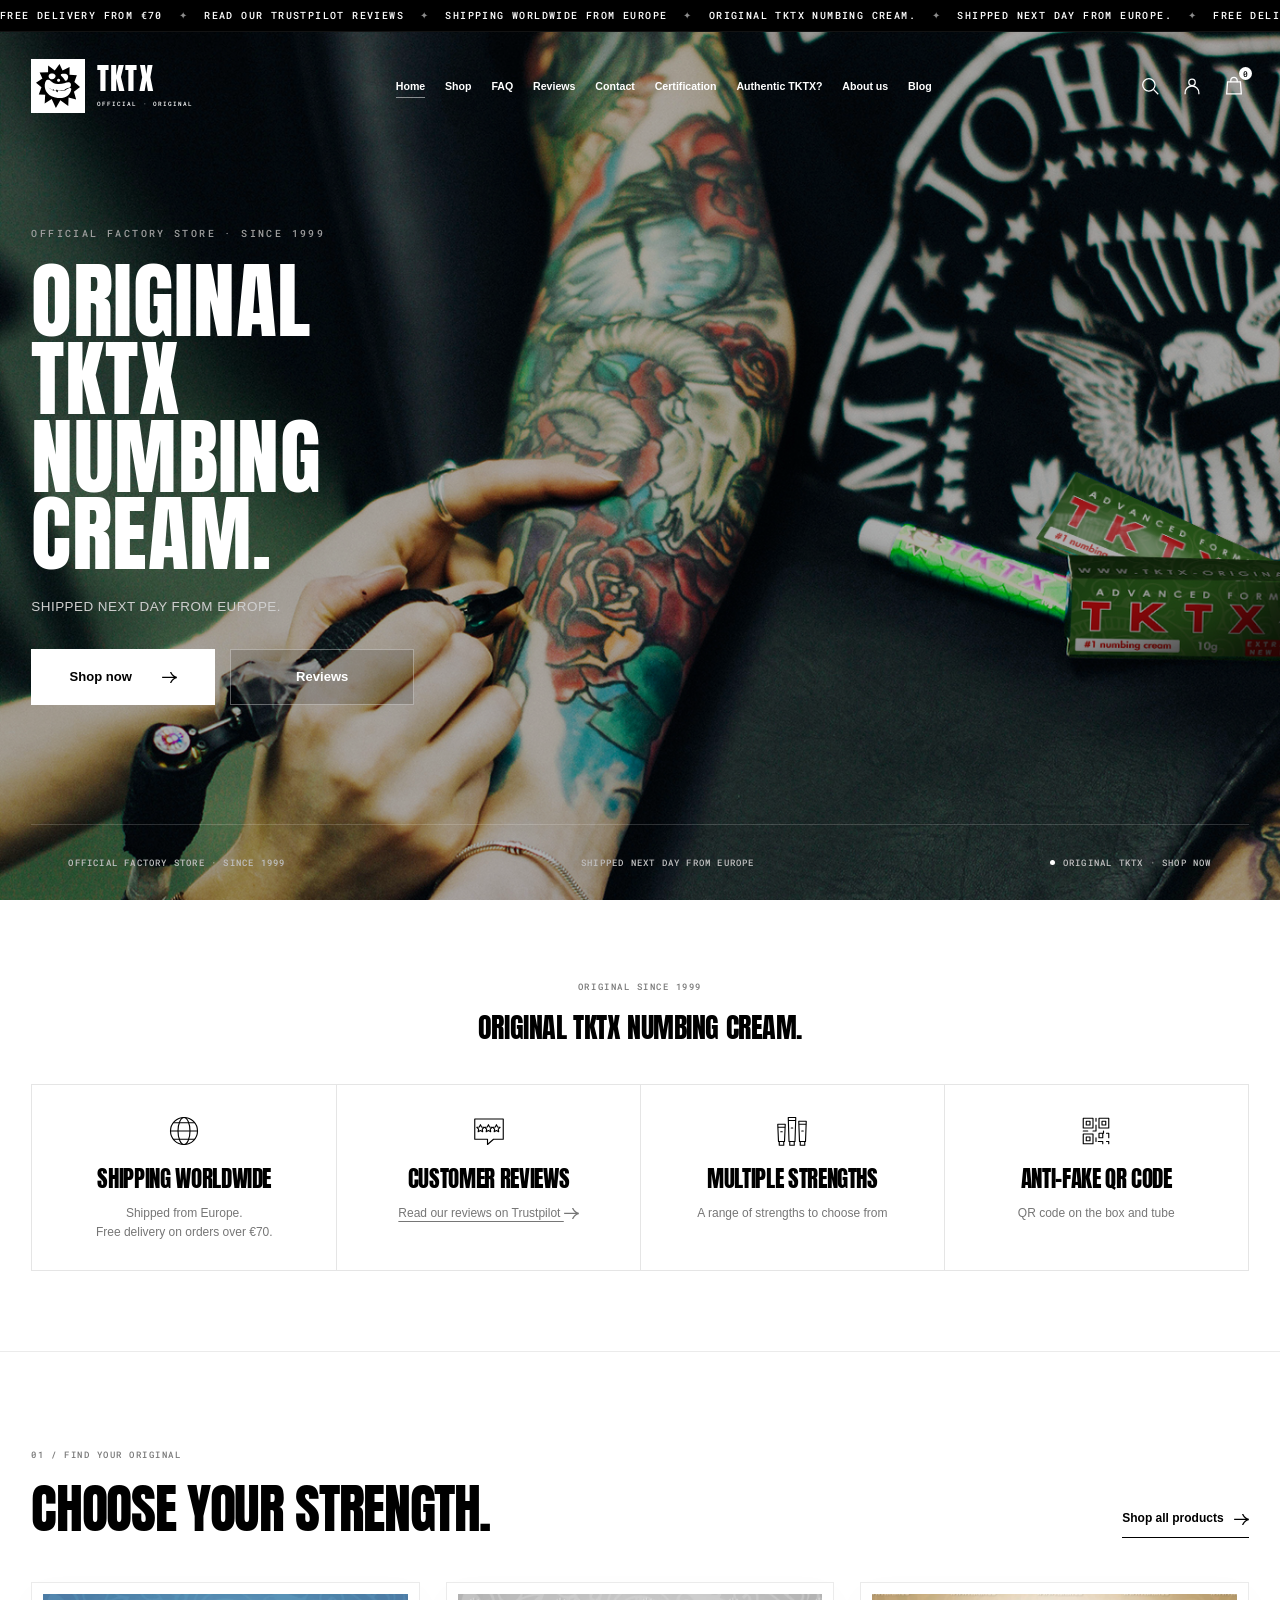
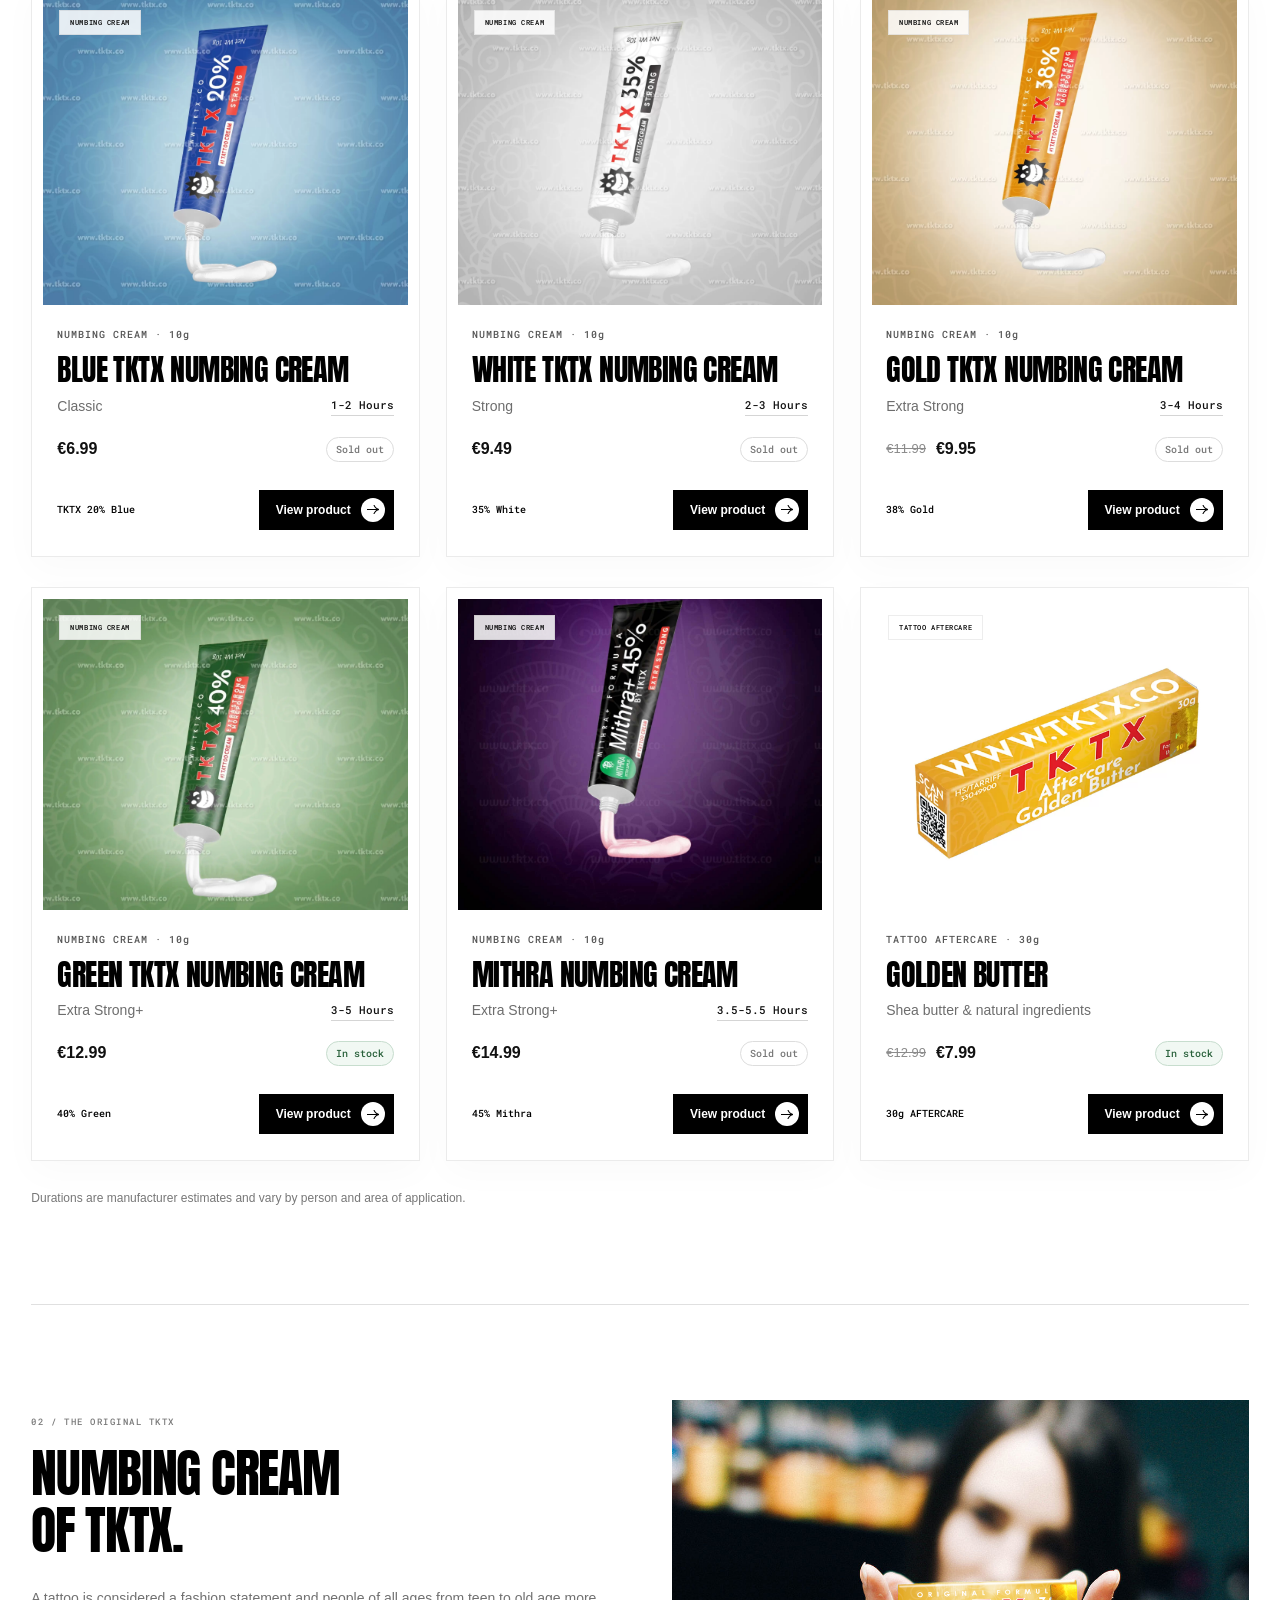
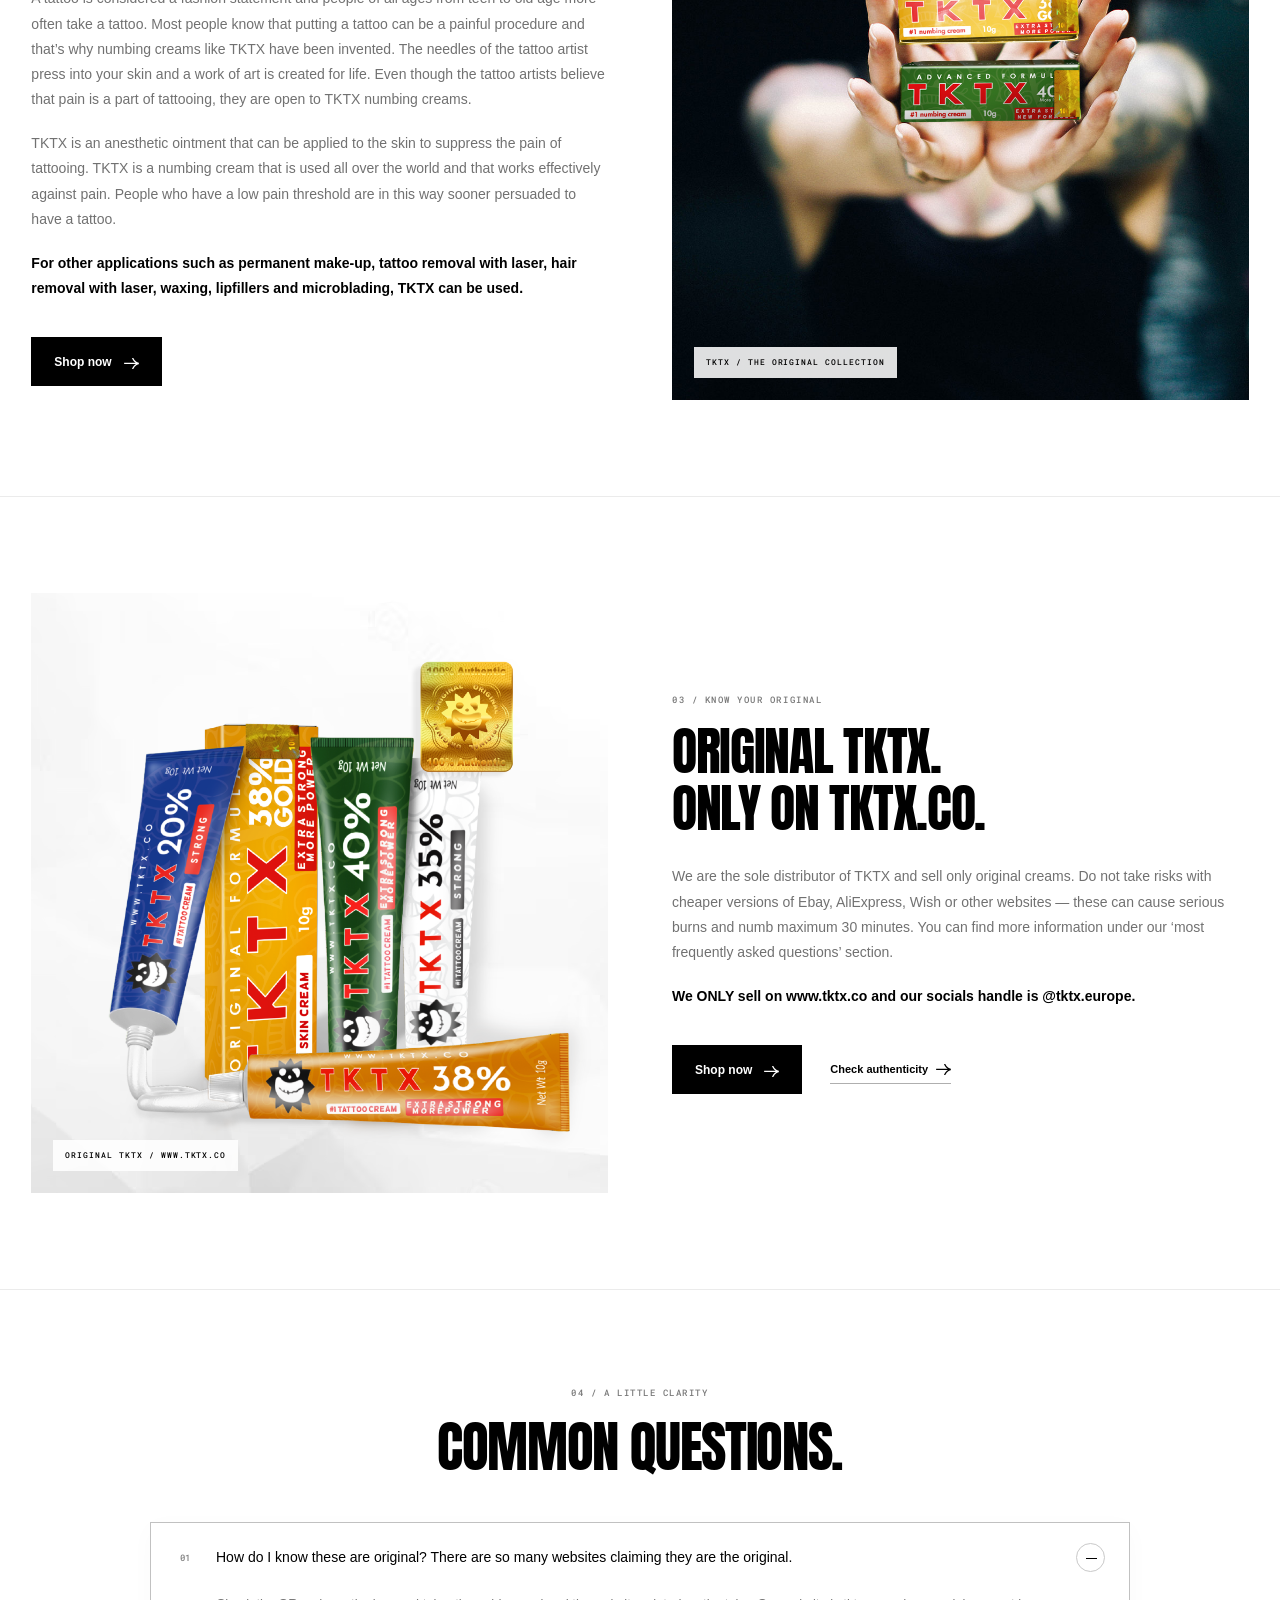
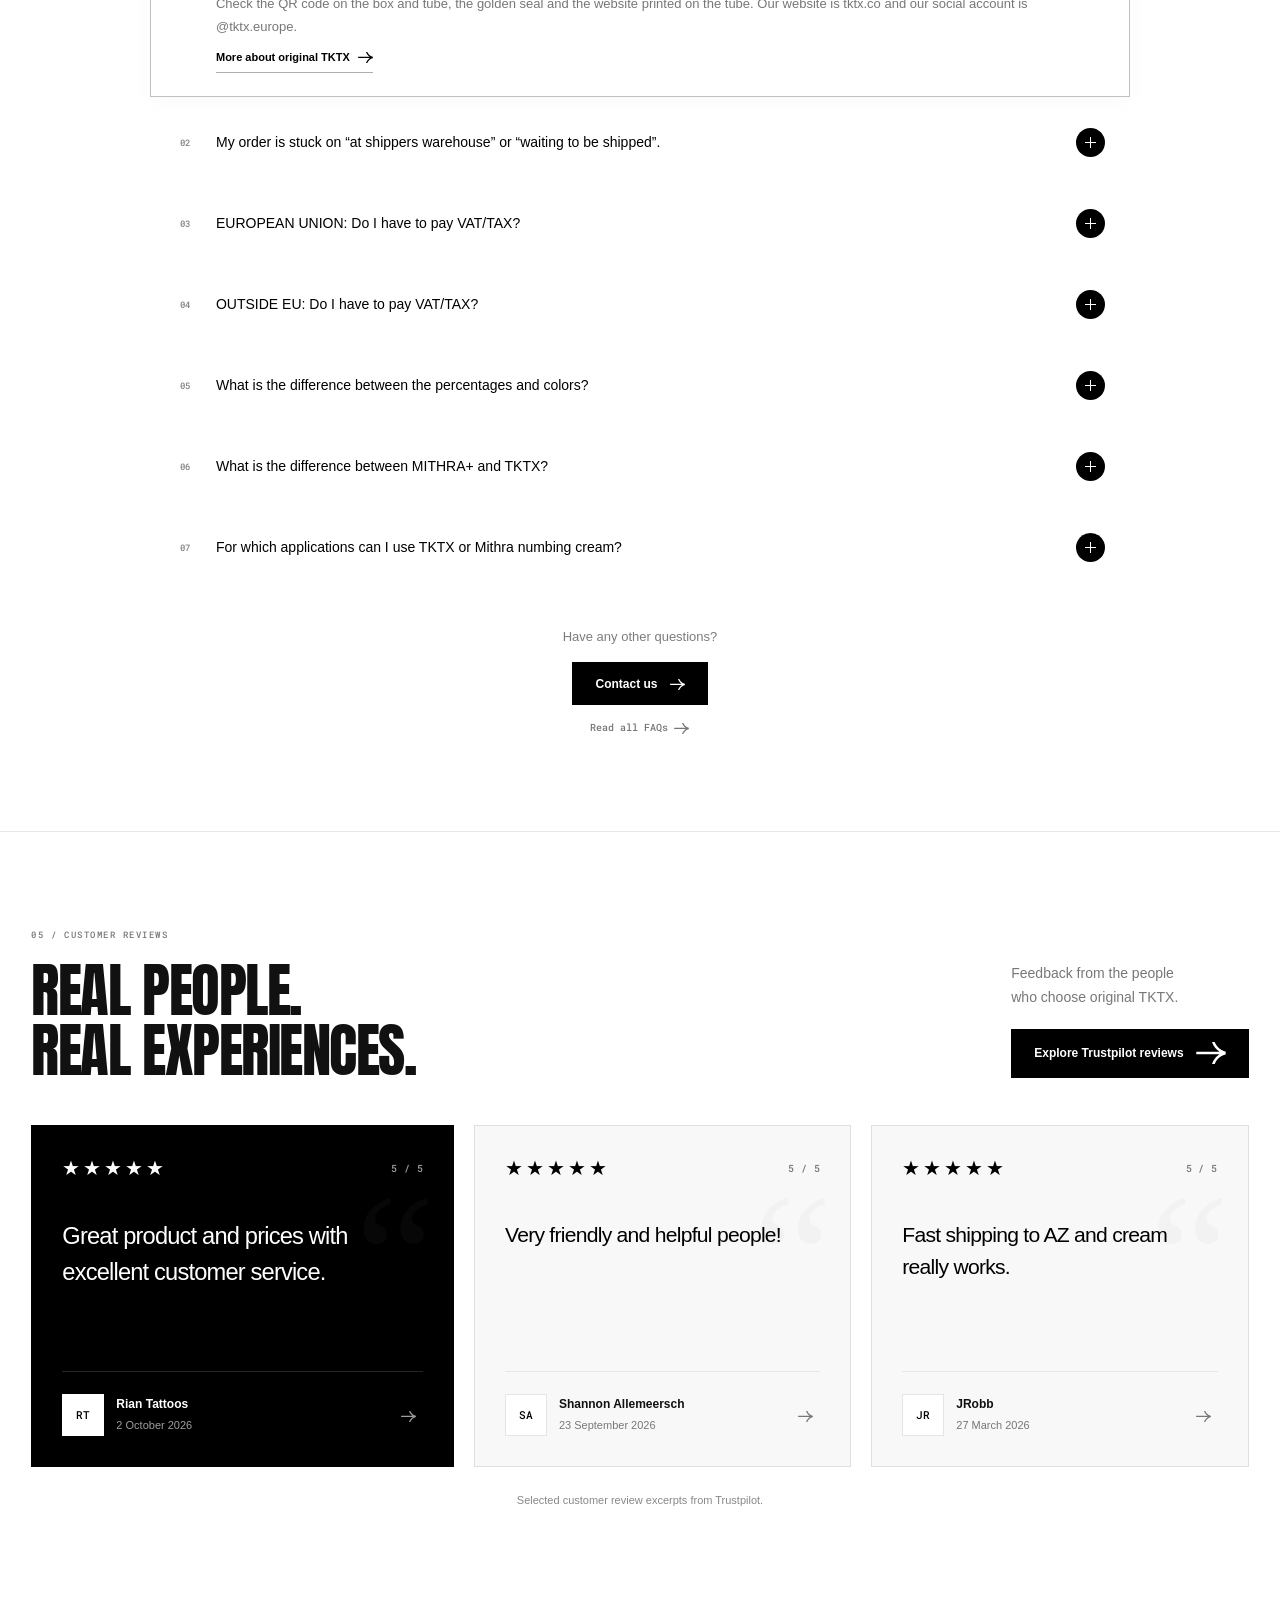
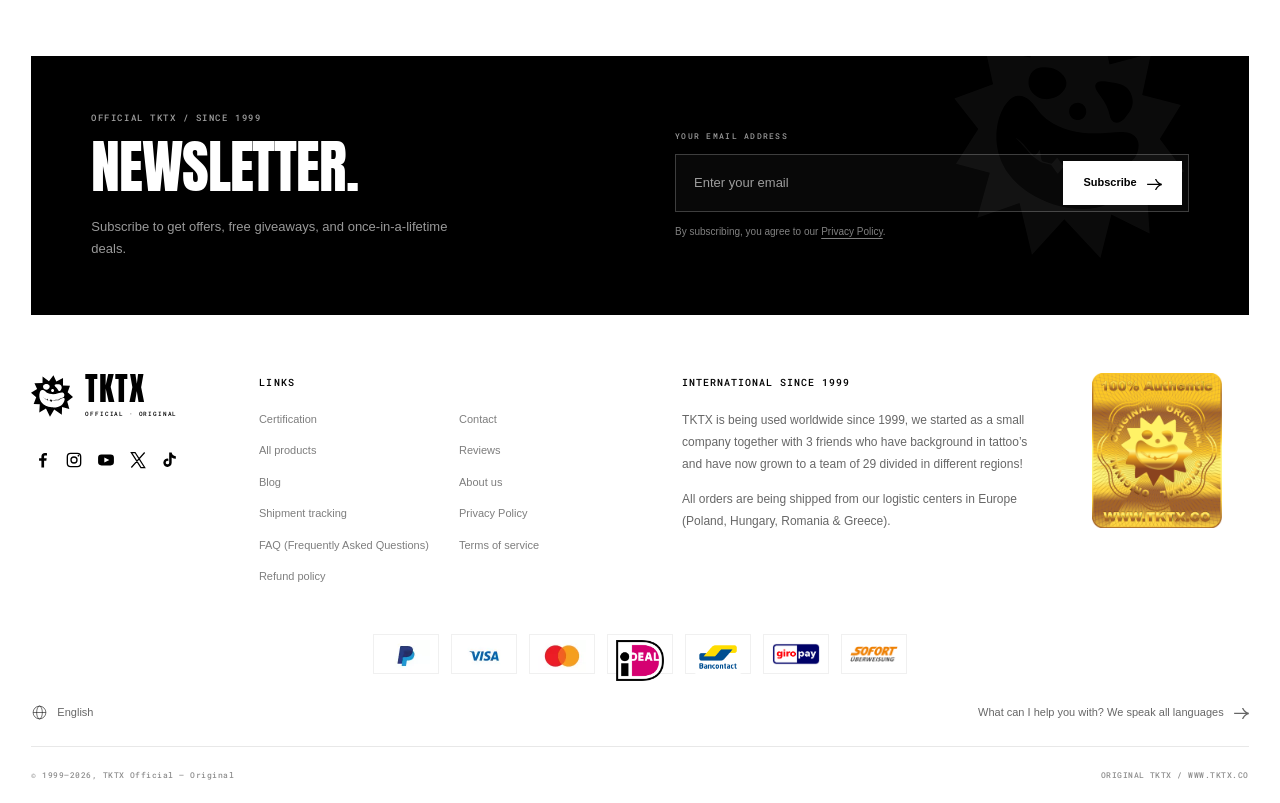
==== commit 0ee449cc: "Add files via upload" ====
--- a/index.html
+++ b/index.html
@@ -17,9 +17,7 @@
   <script src="script.js?v=3" defer></script>
   <script src="home-sections.js?v=1" defer></script>
   <link rel="stylesheet" href="catalog.css?v=16">
-  <link rel="stylesheet" href="refine.css?v=11">
-  <link rel="stylesheet" href="responsive-updates.css?v=2">
-  <script src="reviews-slider.js?v=1" defer></script>
+  <link rel="stylesheet" href="refine.css?v=16">
 </head>
 <body>
   <main class="tktx-store">
@@ -146,22 +144,11 @@
     </section>
     <section class="customer-stories" id="customer-reviews" aria-labelledby="trustpilot-title">
       <div class="page-container">
-        <header class="customer-stories-heading"><div><p class="section-kicker">05 / CUSTOMER REVIEWS</p><h2 id="trustpilot-title">REAL PEOPLE.<br>REAL EXPERIENCES.</h2></div><div class="reviews-heading-aside"><p>Feedback from the people <br>who choose original TKTX.</p><a class="dark-button reviews-all" href="https://www.trustpilot.com/review/tktx.co" target="_blank" rel="noopener noreferrer">Explore Trustpilot reviews <span aria-hidden="true"><span class="tktx-arrow" aria-hidden="true"></span></span></a></div></header>
-        <div class="customer-stories-grid" id="reviews-track">
+        <header class="customer-stories-heading"><div><p class="section-kicker">05 / CUSTOMER REVIEWS</p><h2 id="trustpilot-title">REAL PEOPLE.<br>REAL EXPERIENCES.</h2></div><div class="reviews-heading-aside"><p>Feedback from the people<br>who choose original TKTX.</p><a class="dark-button reviews-all" href="https://www.trustpilot.com/review/tktx.co" target="_blank" rel="noopener noreferrer">Explore Trustpilot reviews <span aria-hidden="true"><span class="tktx-arrow" aria-hidden="true"></span></span></a></div></header>
+        <div class="customer-stories-grid">
           <figure class="customer-story featured-story"><div class="customer-story-top"><span class="review-stars" aria-hidden="true">★★★★★</span><span class="review-quote-mark" aria-hidden="true">“</span><span class="review-individual-rating" aria-label="Rated 5 out of 5">5 / 5</span></div><blockquote><p>Great product and prices with excellent customer service.</p></blockquote><figcaption><span class="review-avatar" aria-hidden="true">RT</span><span class="review-author"><strong>Rian Tattoos</strong><time datetime="2026-10-02">2 October 2026</time></span><a href="https://www.trustpilot.com/reviews/6ac542aa2cc6e7955d48ad70" target="_blank" rel="noopener noreferrer" aria-label="Read Rian Tattoos’ review on Trustpilot"><span class="tktx-arrow" aria-hidden="true"></span></a></figcaption></figure>
           <figure class="customer-story"><div class="customer-story-top"><span class="review-stars" aria-hidden="true">★★★★★</span><span class="review-quote-mark" aria-hidden="true">“</span><span class="review-individual-rating" aria-label="Rated 5 out of 5">5 / 5</span></div><blockquote><p>Very friendly and helpful people!</p></blockquote><figcaption><span class="review-avatar" aria-hidden="true">SA</span><span class="review-author"><strong>Shannon Allemeersch</strong><time datetime="2026-09-23">23 September 2026</time></span><a href="https://www.trustpilot.com/reviews/6ab52eef2d8ec61a7e86c768" target="_blank" rel="noopener noreferrer" aria-label="Read Shannon Allemeersch’s review on Trustpilot"><span class="tktx-arrow" aria-hidden="true"></span></a></figcaption></figure>
           <figure class="customer-story"><div class="customer-story-top"><span class="review-stars" aria-hidden="true">★★★★★</span><span class="review-quote-mark" aria-hidden="true">“</span><span class="review-individual-rating" aria-label="Rated 5 out of 5">5 / 5</span></div><blockquote><p>Fast shipping to AZ and cream really works.</p></blockquote><figcaption><span class="review-avatar" aria-hidden="true">JR</span><span class="review-author"><strong>JRobb</strong><time datetime="2026-03-27">27 March 2026</time></span><a href="https://www.trustpilot.com/review/tktx.co" target="_blank" rel="noopener noreferrer" aria-label="View JRobb’s review on the TKTX Trustpilot profile"><span class="tktx-arrow" aria-hidden="true"></span></a></figcaption></figure>
-        </div>
-        <div class="review-slider-controls" aria-label="Review slideshow controls" hidden>
-          <div class="review-slider-pagination">
-            <span class="review-slider-counter" aria-hidden="true">1 / 3</span>
-            <div class="review-slider-dots" role="group" aria-label="Choose review page"></div>
-          </div>
-          <div class="review-slider-buttons">
-            <button class="review-slider-button" type="button" data-review-prev aria-label="Previous reviews" aria-controls="reviews-track"><svg viewBox="0 0 24 24" fill="none" stroke="currentColor" stroke-width="1.5" aria-hidden="true"><path d="m14 6-6 6 6 6M8 12h13"/></svg></button>
-            <button class="review-slider-button review-slider-toggle" type="button" aria-label="Pause review slideshow" aria-pressed="false"><svg class="review-pause-icon" viewBox="0 0 24 24" fill="none" stroke="currentColor" stroke-width="1.5" aria-hidden="true"><path d="M9 5v14M15 5v14"/></svg><svg class="review-play-icon" viewBox="0 0 24 24" fill="none" stroke="currentColor" stroke-width="1.5" aria-hidden="true"><path d="m9 5 10 7-10 7z"/></svg></button>
-            <button class="review-slider-button" type="button" data-review-next aria-label="Next reviews" aria-controls="reviews-track"><svg viewBox="0 0 24 24" fill="none" stroke="currentColor" stroke-width="1.5" aria-hidden="true"><path d="m10 6 6 6-6 6M16 12H3"/></svg></button>
-          </div>
         </div>
         <div class="reviews-section-bottom"><p>Selected customer review excerpts from Trustpilot.</p></div>
       </div>
--- a/refine.css
+++ b/refine.css
@@ -108,3 +108,35 @@
  .tktx-store .customer-stories-heading h2,.tktx-store .products-heading h2,.tktx-store .faq-heading h2,.tktx-store .story-copy h2{overflow-wrap:break-word}
 }
 @media(max-width:380px){.tktx-store .shop-card-body h3{font-size:15px}.tktx-store .hero-footer,.tktx-store .store-status{font-size:8px}}
+
+/* ===== Oct 28 update ===== */
+/* Divider between the product grid and "02 / The Original TKTX", aligned to the content width. */
+.tktx-store .story-section{position:relative}
+.tktx-store .story-section::before{content:"";position:absolute;top:0;left:var(--content-edge);right:var(--content-edge);height:1px;background:#0000001f;pointer-events:none}
+
+/* Desktop banner: full-width photo with no dark overlay; focus on hands, watch and TKTX box. */
+@media(min-width:761px){
+ .tktx-store .hero:not(.product-page-hero) .hero-image{inset:var(--announcement-height) 0 0;background-size:cover;background-position:center 35%}
+ .tktx-store .hero:not(.product-page-hero) .hero-shade{display:none}
+ .tktx-store .hero:not(.product-page-hero) .hero-copy{width:min(40%,600px)}
+ .tktx-store .hero-copy h1{font-size:min(6.6vw,112px,12.5vh);line-height:.92;letter-spacing:.005em;margin:clamp(14px,2.2vh,26px) 0 clamp(16px,2.6vh,30px)}
+ .tktx-store .hero-copy .eyebrow{letter-spacing:.24em}
+ .tktx-store .hero-copy .description{margin-bottom:clamp(22px,3.4vh,40px)}
+}
+@media(min-width:761px) and (max-height:820px){
+ .tktx-store .hero-copy h1{line-height:.92;margin:1.8vh 0 2.4vh}
+}
+@media(min-width:761px) and (max-width:1000px){
+ .tktx-store .hero:not(.product-page-hero) .hero-copy{width:52%}
+ .tktx-store .hero-copy h1{font-size:min(8.6vw,12.5vh)}
+}
+
+/* Desktop banner: headline block vertically centred between the header and the bottom strip. */
+@media(min-width:761px){
+ .tktx-store .hero:not(.product-page-hero){padding-top:clamp(108px,8vw,128px)}
+ .tktx-store .hero:not(.product-page-hero) .hero-copy{margin:auto 0 auto var(--content-edge)}
+ .tktx-store .hero:not(.product-page-hero) .hero-footer{margin-top:0}
+}
+
+/* Light dark overlay on the banner (all versions, all screen sizes). */
+.tktx-store .hero:not(.product-page-hero) .hero-shade{display:block;inset:var(--announcement-height) 0 0;background:rgba(0,0,0,.32)}
